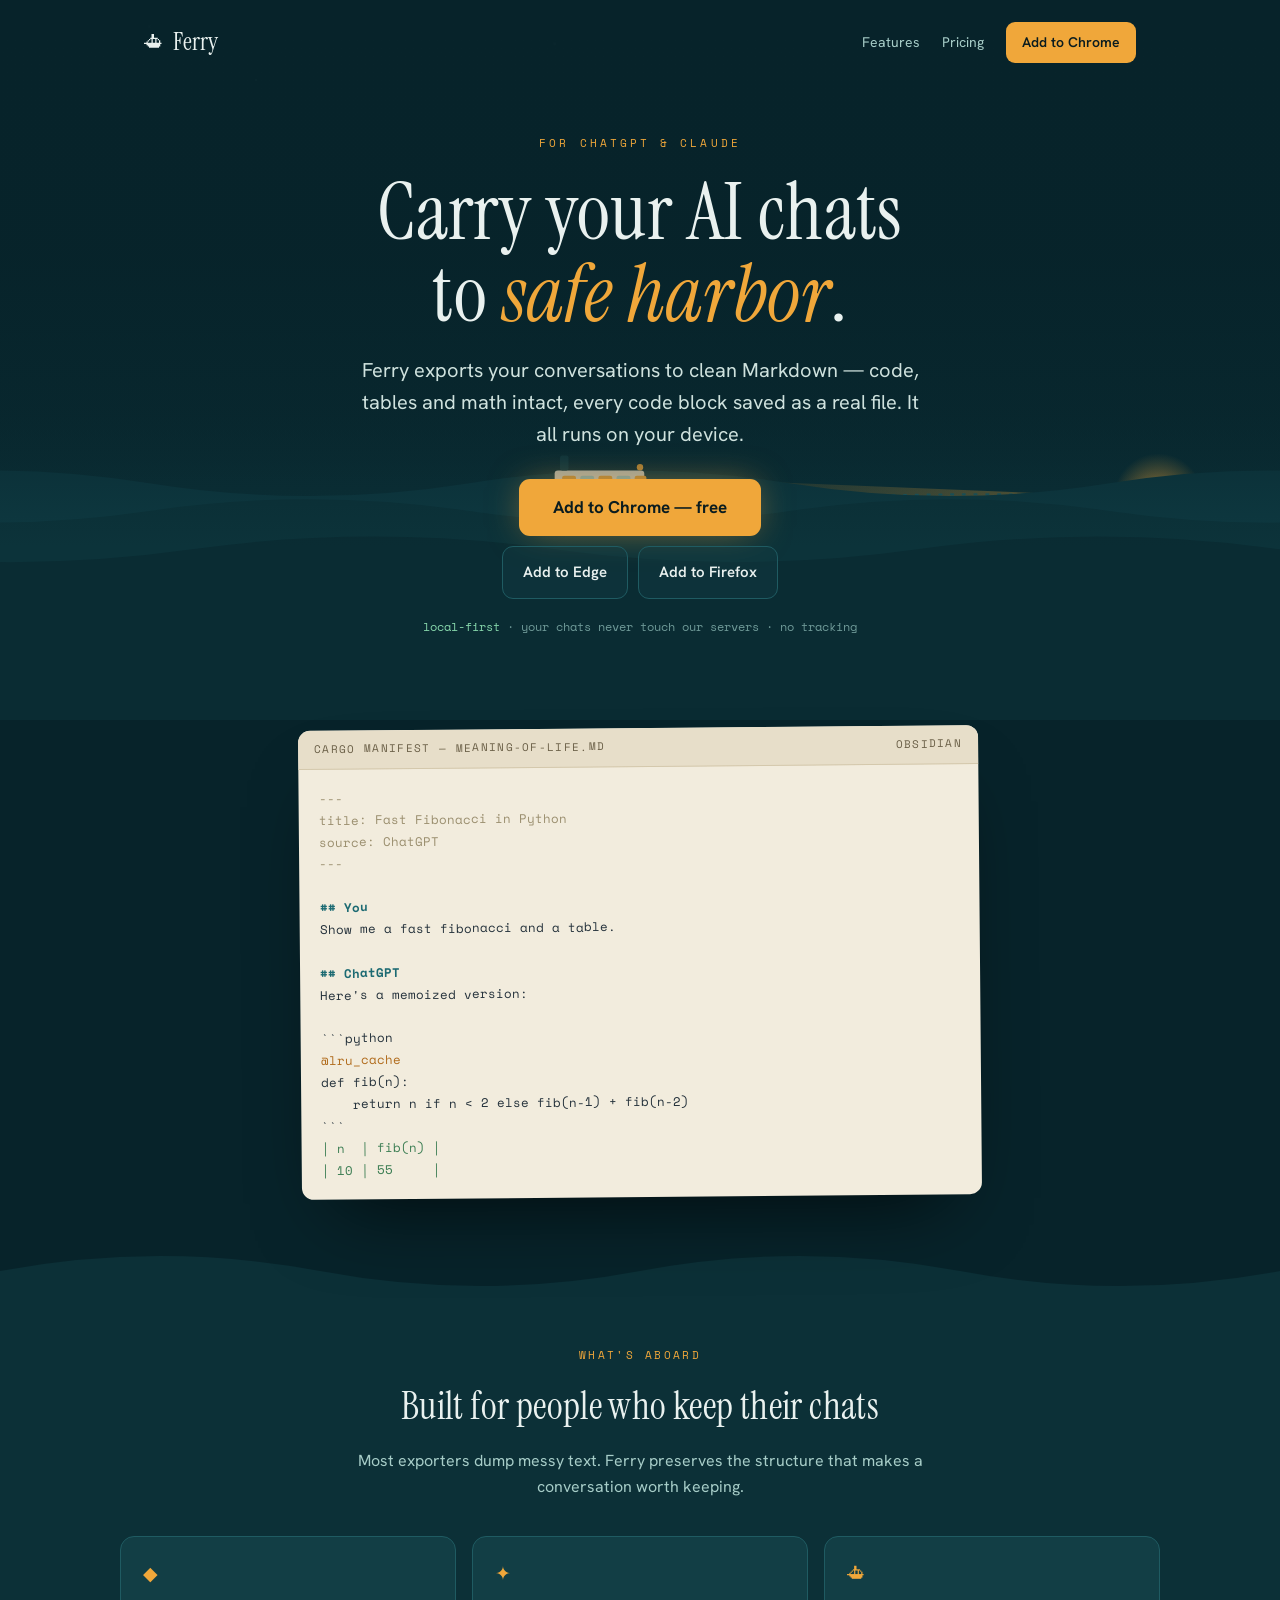
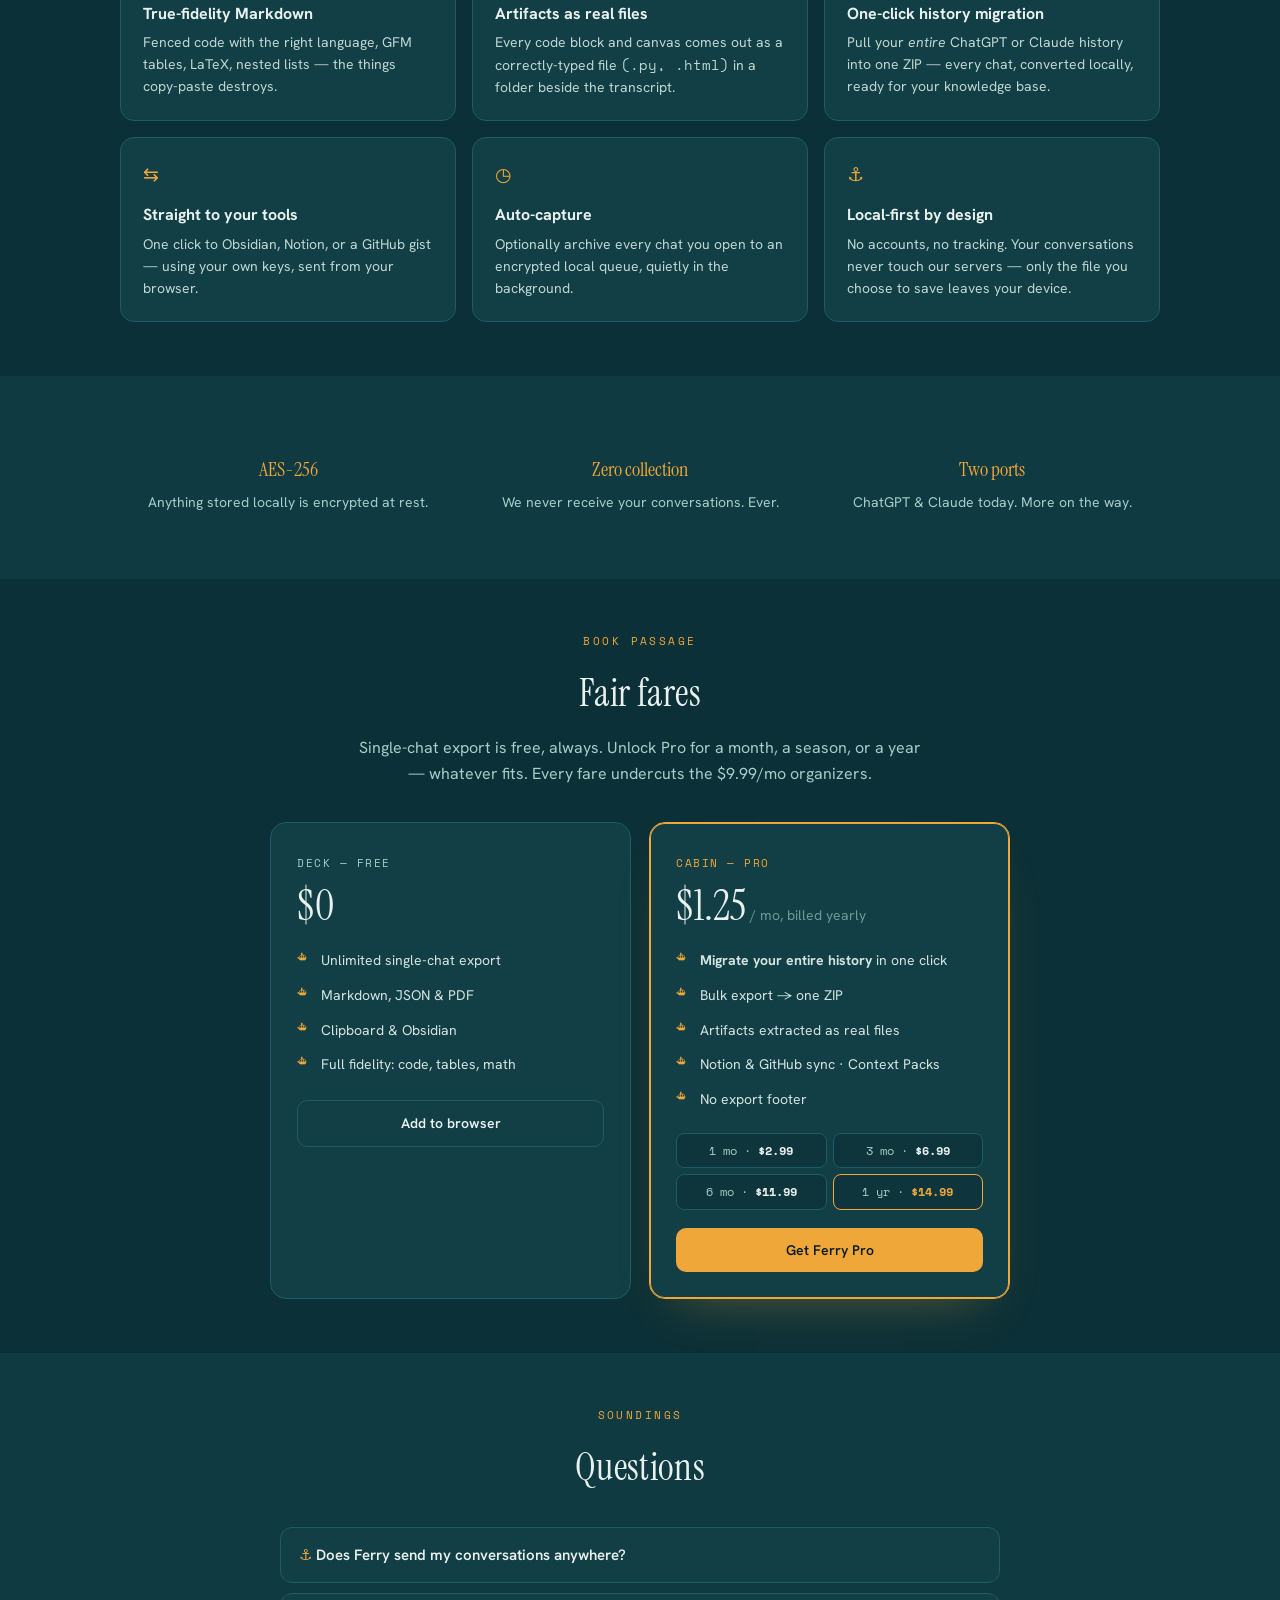
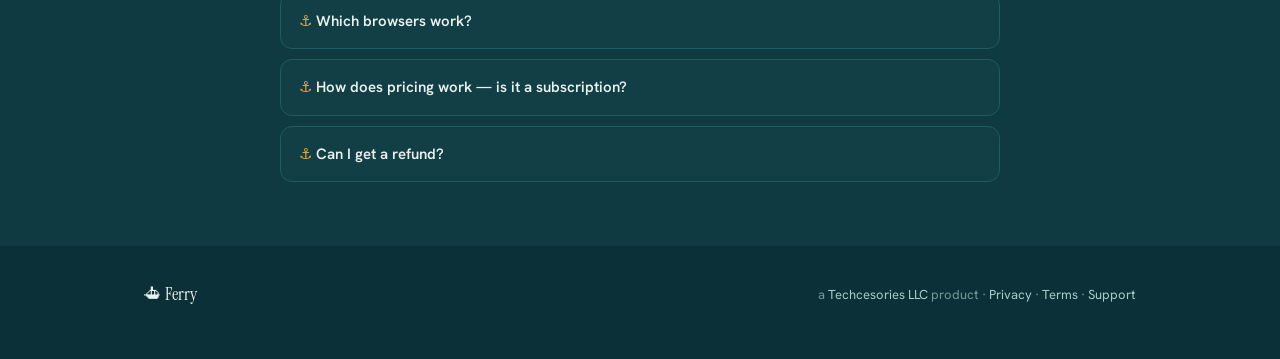
==== index.html @ ab5e30da "Add files via upload" ====
<!doctype html>
<html lang="en">
<head>
<meta charset="utf-8" />
<meta name="viewport" content="width=device-width, initial-scale=1" />
<title>Ferry — Export ChatGPT & Claude to Markdown, Obsidian & Notion</title>
<meta name="description" content="Carry your AI chats into your knowledge base. Clean Markdown with code, tables and artifacts as real files. Local-first. ChatGPT + Claude." />
<link rel="preconnect" href="https://fonts.googleapis.com">
<link rel="preconnect" href="https://fonts.gstatic.com" crossorigin>
<link href="https://fonts.googleapis.com/css2?family=Instrument+Serif:ital@0;1&family=Hanken+Grotesk:wght@400;500;600;700&family=Space+Mono:wght@400;700&display=swap" rel="stylesheet">
<style>
  :root{
    --abyss:#07232a;--deep:#0c3037;--sea:#0f3a42;--hull:#123e45;--hull-2:#0e353c;
    --chart:#1f5b62;--foam:#a7cdc8;--foam-dim:#6f9a98;
    --beacon:#f0a73a;--beacon-2:#d98e2a;--paper:#f2ecdd;--ink:#0a1c1f;--ok:#86d6ab;
    --disp:"Instrument Serif",Georgia,serif;
    --body:"Hanken Grotesk",system-ui,-apple-system,sans-serif;
    --mono:"Space Mono",ui-monospace,Menlo,monospace;
  }
  *{box-sizing:border-box}
  html{scroll-behavior:smooth}
  body{margin:0;background:var(--abyss);color:#e9f1ef;font-family:var(--body);line-height:1.62;
    font-size:16px;-webkit-font-smoothing:antialiased}
  a{color:var(--beacon);text-decoration:none}
  .wrap{max-width:1040px;margin:0 auto;padding:0 24px}
  .mono{font-family:var(--mono)}

  /* nav */
  .nav{display:flex;align-items:center;justify-content:space-between;padding:22px 0;position:relative;z-index:5}
  .brand{display:flex;align-items:center;gap:9px;font-family:var(--disp);font-size:25px;letter-spacing:.01em}
  .brand .b-mark{font-size:20px;filter:saturate(.9)}
  .nav .links{display:flex;gap:22px;align-items:center}
  .nav .links a{color:var(--foam);font-size:14px}
  .nav .links a.btn{color:var(--ink);background:var(--beacon);padding:9px 16px;border-radius:9px;font-weight:600}

  /* hero */
  .hero{position:relative;overflow:hidden;min-height:720px}
  .seascape{position:absolute;inset:0;width:100%;height:100%;z-index:0}
  .hero-scrim{position:absolute;inset:0;z-index:1;pointer-events:none;
    background:linear-gradient(180deg,var(--abyss) 0%,rgba(7,35,42,.94) 34%,rgba(7,35,42,.55) 58%,rgba(7,35,42,0) 76%)}
  .hero-inner{position:relative;z-index:2;padding:50px 0 0;text-align:center}
  .eyebrow{font-family:var(--mono);text-transform:uppercase;letter-spacing:.28em;font-size:11px;
    color:var(--beacon);margin:0 0 20px}
  h1{font-family:var(--disp);font-weight:400;font-size:clamp(40px,7.4vw,80px);line-height:1.02;
    letter-spacing:.005em;margin:0 0 18px}
  h1 .i{font-style:italic;color:var(--beacon)}
  .sub{font-size:clamp(16px,2.3vw,20px);color:#cfe2de;max-width:560px;margin:0 auto 28px}
  .cta-row{display:flex;gap:12px;justify-content:center;flex-wrap:wrap}
  .cta-alt{display:flex;gap:10px;justify-content:center;flex-wrap:wrap;margin-top:10px}
  .cta-row .btn-primary{font-size:17px;padding:15px 34px}
  .btn-primary{display:inline-flex;align-items:center;gap:9px;background:var(--beacon);color:var(--ink);
    font-weight:700;font-size:15px;padding:13px 22px;border-radius:11px;
    box-shadow:0 0 36px -8px rgba(240,167,58,.6);transition:transform .08s,box-shadow .3s}
  .btn-primary:hover{box-shadow:0 0 46px -6px rgba(240,167,58,.75)}
  .btn-primary:active{transform:translateY(1px)}
  .btn-ghost{display:inline-flex;align-items:center;gap:8px;color:#e9f1ef;border:1px solid var(--chart);
    padding:13px 20px;border-radius:11px;font-weight:600;font-size:15px;background:rgba(18,62,69,.4)}
  .btn-ghost:hover{border-color:var(--beacon)}
  .hero-foot{margin-top:18px;font-family:var(--mono);font-size:12px;color:var(--foam-dim)}
  .hero-foot b{color:var(--ok);font-weight:400}

  /* seascape animation */
  @keyframes drift1{from{transform:translateX(0)}to{transform:translateX(-120px)}}
  @keyframes drift2{from{transform:translateX(0)}to{transform:translateX(120px)}}
  @keyframes bob{0%,100%{transform:translateY(0) rotate(-.6deg)}50%{transform:translateY(7px) rotate(.6deg)}}
  @keyframes pulse{0%,100%{opacity:.32}50%{opacity:.7}}
  @keyframes twinkle{0%,100%{opacity:.25}50%{opacity:.9}}
  .wave-a{animation:drift1 14s linear infinite alternate}
  .wave-b{animation:drift2 20s linear infinite alternate}
  .ferry{animation:bob 6s ease-in-out infinite;transform-origin:560px 510px}
  .beam{animation:pulse 4.5s ease-in-out infinite;transform-origin:right}
  .star{animation:twinkle 5s ease-in-out infinite}

  /* manifest demo */
  .manifest-band{padding:8px 0 50px;position:relative;z-index:2}
  .manifest{max-width:680px;margin:0 auto;background:var(--paper);color:#23303a;border-radius:12px;
    box-shadow:0 40px 80px -36px rgba(0,0,0,.7);overflow:hidden;transform:rotate(-.5deg)}
  .manifest .head{display:flex;justify-content:space-between;align-items:center;padding:10px 16px;
    background:#e7dec9;border-bottom:1px solid #d4c8ac;font-family:var(--mono);font-size:11px;
    text-transform:uppercase;letter-spacing:.12em;color:#6b6048}
  .manifest .body{padding:18px 20px;font-family:var(--mono);font-size:12.5px;line-height:1.75;white-space:pre-wrap}
  .manifest .fm{color:#9a8e6e}.manifest .h{color:#1c6a72;font-weight:700}
  .manifest .kw{color:#b06a1a}.manifest .st{color:#3b7d52}

  /* wave divider */
  .divider{display:block;width:100%;height:46px}
  .divider path{fill:var(--deep)}

  /* sections */
  section{position:relative}
  .band{background:var(--deep)}
  .band-2{background:var(--sea)}
  .sec-pad{padding:54px 0}
  .kicker{font-family:var(--mono);font-size:11px;letter-spacing:.22em;text-transform:uppercase;
    color:var(--beacon);text-align:center;margin:0 0 12px}
  h2{font-family:var(--disp);font-weight:400;font-size:clamp(26px,4vw,38px);text-align:center;margin:0 0 10px;letter-spacing:.01em}
  .lede{text-align:center;color:var(--foam);max-width:580px;margin:0 auto 36px}

  .grid{display:grid;grid-template-columns:repeat(3,1fr);gap:16px}
  .card{background:var(--hull);border:1px solid var(--chart);border-radius:14px;padding:22px;transition:transform .15s,border-color .15s}
  .card:hover{transform:translateY(-3px);border-color:var(--beacon)}
  .card .ic{font-size:19px;color:var(--beacon)}
  .card h3{font-family:var(--body);font-weight:700;margin:11px 0 6px;font-size:16px}
  .card p{margin:0;color:#bfd6d2;font-size:14px;line-height:1.55}
  .card .ic-m{font-family:var(--mono)}

  /* pricing as berths/tickets */
  .berths{display:grid;grid-template-columns:1fr 1fr;gap:18px;max-width:740px;margin:0 auto}
  .berth{background:var(--hull);border:1px solid var(--chart);border-radius:16px;padding:26px;position:relative}
  .berth.pro{border-color:var(--beacon);box-shadow:0 0 0 1px var(--beacon) inset, 0 24px 50px -30px rgba(240,167,58,.4)}
  .berth .tag{font-family:var(--mono);text-transform:uppercase;letter-spacing:.14em;font-size:11px;color:var(--foam)}
  .berth.pro .tag{color:var(--beacon)}
  .amt{font-family:var(--disp);font-size:42px;line-height:1;margin:10px 0 2px}
  .amt small{font-family:var(--body);font-size:14px;color:var(--foam-dim)}
  .berth ul{list-style:none;margin:16px 0 0;padding:0}
  .berth li{padding:6px 0 6px 24px;position:relative;font-size:14px;color:#d3e4e0}
  .berth li::before{content:"⛴";position:absolute;left:0;color:var(--beacon);font-size:11px}
  .berth .alt{margin-top:14px;font-family:var(--mono);font-size:12px;color:var(--foam-dim)}
  .berth .pick{display:block;text-align:center;margin-top:18px;padding:11px;border-radius:10px;font-weight:600;font-size:14px}
  .berth.free .pick{border:1px solid var(--chart);color:#e9f1ef}
  .berth.pro .pick{background:var(--beacon);color:var(--ink)}
  .fare-grid{display:grid;grid-template-columns:1fr 1fr;gap:6px;margin-top:16px;font-family:var(--mono);font-size:12px;color:var(--foam)}
  .fare-grid span{background:var(--hull-2,#0e353c);border:1px solid var(--chart);border-radius:8px;padding:7px 9px;text-align:center}
  .fare-grid b{color:#eaf2f0}
  .fare-grid .hl{border-color:var(--beacon)}
  .fare-grid .hl b{color:var(--beacon)}

  /* trust */
  .trust .grid{grid-template-columns:repeat(3,1fr)}
  .trust .card{background:transparent;border:0;text-align:center;padding:12px}
  .trust .card:hover{transform:none}
  .trust h3{color:var(--beacon);font-family:var(--disp);font-weight:400;font-size:20px}

  /* faq */
  details{background:var(--hull);border:1px solid var(--chart);border-radius:12px;padding:15px 18px;margin-bottom:10px}
  summary{cursor:pointer;font-weight:600;font-size:15px;list-style:none}
  summary::-webkit-details-marker{display:none}
  summary::before{content:"⚓ ";color:var(--beacon)}
  details p{color:#bfd6d2;font-size:14px;margin:10px 0 0}

  footer{padding:34px 0 50px;color:var(--foam-dim);font-size:13px}
  footer .row{display:flex;justify-content:space-between;flex-wrap:wrap;gap:10px;align-items:center}
  footer a{color:var(--foam)}
  footer .brand{font-size:18px;color:#e9f1ef}

  @media(max-width:720px){.grid,.berths,.trust .grid{grid-template-columns:1fr}.hero{min-height:560px}}
  @media(prefers-reduced-motion:reduce){.wave-a,.wave-b,.ferry,.beam,.star{animation:none}}
</style>
</head>
<body>

<section class="hero">
  <svg class="seascape" viewBox="0 0 1200 720" preserveAspectRatio="xMidYMax slice" aria-hidden="true">
    <defs>
      <linearGradient id="sky" x1="0" y1="0" x2="0" y2="1">
        <stop offset="0" stop-color="#072329"/><stop offset=".62" stop-color="#0a2c33"/>
        <stop offset="1" stop-color="#0e3a42"/>
      </linearGradient>
      <linearGradient id="beam" x1="1" y1="0" x2="0" y2="0">
        <stop offset="0" stop-color="#f0a73a" stop-opacity=".5"/>
        <stop offset="1" stop-color="#f0a73a" stop-opacity="0"/>
      </linearGradient>
      <radialGradient id="glow"><stop offset="0" stop-color="#f0a73a" stop-opacity=".9"/><stop offset="1" stop-color="#f0a73a" stop-opacity="0"/></radialGradient>
    </defs>
    <rect width="1200" height="720" fill="url(#sky)"/>
    <!-- stars (top) -->
    <g fill="#cfe2de">
      <circle class="star" cx="140" cy="70" r="1.3" style="animation-delay:.2s"/>
      <circle class="star" cx="320" cy="48" r="1" style="animation-delay:1.1s"/>
      <circle class="star" cx="520" cy="86" r="1.4" style="animation-delay:.6s"/>
      <circle class="star" cx="760" cy="56" r="1" style="animation-delay:1.8s"/>
      <circle class="star" cx="980" cy="92" r="1.3" style="animation-delay:.9s"/>
      <circle class="star" cx="1080" cy="44" r="1" style="animation-delay:1.4s"/>
      <circle class="star" cx="240" cy="120" r="1" style="animation-delay:2.1s"/>
      <circle class="star" cx="640" cy="38" r="1.1" style="animation-delay:.4s"/>
    </g>
    <!-- beacon on a rock, lower right -->
    <g>
      <polygon class="beam" points="1086,512 600,492 600,556" fill="url(#beam)"/>
      <circle cx="1086" cy="512" r="42" fill="url(#glow)"/>
      <path d="M1052 556 q34 -16 68 0 v60 h-68 z" fill="#0a2227"/>
      <rect x="1077" y="512" width="18" height="48" rx="3" fill="#0a2227"/>
      <rect x="1073" y="502" width="26" height="12" rx="3" fill="#123e45"/>
      <circle cx="1086" cy="508" r="4.5" fill="#f0a73a"/>
    </g>
    <!-- route line ferry → beacon -->
    <path d="M606 524 C770 506, 940 506, 1076 512" fill="none" stroke="#1f5b62" stroke-width="2" stroke-dasharray="2 9" stroke-linecap="round"/>
    <!-- sea layers (bottom band) -->
    <g class="wave-b"><path d="M-160 498 q150 -24 300 0 t300 0 t300 0 t300 0 t300 0 v260 h-1800 z" fill="#0e3941"/></g>
    <g class="wave-a"><path d="M-160 524 q150 22 300 0 t300 0 t300 0 t300 0 t300 0 v260 h-1800 z" fill="#0c333a"/></g>
    <!-- ferry carrying cargo -->
    <g class="ferry">
      <ellipse cx="558" cy="540" rx="66" ry="6" fill="#f0a73a" opacity=".10"/>
      <path d="M502 506 h120 l-14 26 h-92 z" fill="#f2ecdd"/>
      <rect x="520" y="486" width="84" height="20" rx="3" fill="#e7dec9"/>
      <rect x="527" y="491" width="13" height="13" rx="2" fill="#f0a73a"/>
      <rect x="544" y="491" width="13" height="13" rx="2" fill="#a7cdc8"/>
      <rect x="561" y="491" width="13" height="13" rx="2" fill="#f0a73a"/>
      <rect x="578" y="491" width="13" height="13" rx="2" fill="#a7cdc8"/>
      <rect x="595" y="491" width="11" height="13" rx="2" fill="#f0a73a"/>
      <rect x="525" y="472" width="8" height="14" rx="2" fill="#123e45"/>
      <circle cx="600" cy="483" r="3" fill="#f0a73a"/>
    </g>
    <g class="wave-a" style="animation-duration:18s"><path d="M-160 560 q170 24 340 0 t340 0 t340 0 t340 0 t340 0 v220 h-2040 z" fill="#0a2c33"/></g>
  </svg>
  <div class="hero-scrim"></div>

  <div class="wrap">
    <nav class="nav">
      <span class="brand"><span class="b-mark">⛴</span> Ferry</span>
      <span class="links">
        <a href="#features">Features</a>
        <a href="#pricing">Pricing</a>
        <a class="btn" href="#get">Add to Chrome</a>
      </span>
    </nav>

    <div class="hero-inner">
      <p class="eyebrow">For ChatGPT &amp; Claude</p>
      <h1>Carry your AI chats<br>to <span class="i">safe harbor</span>.</h1>
      <p class="sub">Ferry exports your conversations to clean Markdown — code, tables and math intact, every code block saved as a real file. It all runs on your device.</p>
      <!-- STORE LINKS: swap the placeholder IDs for the real listing URLs once each store approves. -->
      <div class="cta-row" id="get">
        <a class="btn-primary" href="https://chromewebstore.google.com/detail/CHROME_ID" data-store="chrome">Add to Chrome — free</a>
      </div>
      <div class="cta-alt">
        <a class="btn-ghost" href="https://microsoftedge.microsoft.com/addons/detail/EDGE_ID" data-store="edge">Add to Edge</a>
        <a class="btn-ghost" href="https://addons.mozilla.org/firefox/addon/" data-store="firefox">Add to Firefox</a>
      </div>
      <p class="hero-foot"><b>local-first</b> · your chats never touch our servers · no tracking</p>
    </div>
  </div>
</section>

<div class="manifest-band">
  <div class="wrap">
    <div class="manifest" role="img" aria-label="Example of an exported Markdown file">
      <div class="head"><span>cargo manifest — meaning-of-life.md</span><span>Obsidian</span></div>
      <div class="body"><span class="fm">---
title: Fast Fibonacci in Python
source: ChatGPT
---</span>

<span class="h">## You</span>
Show me a fast fibonacci and a table.

<span class="h">## ChatGPT</span>
Here's a memoized version:

```python
<span class="kw">@lru_cache</span>
def fib(n):
    return n if n &lt; 2 else fib(n-1) + fib(n-2)
```
<span class="st">│ n  │ fib(n) │
│ 10 │ 55     │</span></div>
    </div>
  </div>
</div>

<svg class="divider" viewBox="0 0 1200 46" preserveAspectRatio="none"><path d="M0 24 q150 -30 300 0 t300 0 t300 0 t300 0 v22 h-1200 z"/></svg>

<section class="band" id="features">
  <div class="wrap sec-pad">
    <p class="kicker">What's aboard</p>
    <h2>Built for people who keep their chats</h2>
    <p class="lede">Most exporters dump messy text. Ferry preserves the structure that makes a conversation worth keeping.</p>
    <div class="grid">
      <div class="card"><div class="ic">◆</div><h3>True-fidelity Markdown</h3><p>Fenced code with the right language, GFM tables, LaTeX, nested lists — the things copy-paste destroys.</p></div>
      <div class="card"><div class="ic">✦</div><h3>Artifacts as real files</h3><p>Every code block and canvas comes out as a correctly-typed file <span class="ic-m">(.py, .html)</span> in a folder beside the transcript.</p></div>
      <div class="card"><div class="ic">⛴</div><h3>One-click history migration</h3><p>Pull your <em>entire</em> ChatGPT or Claude history into one ZIP — every chat, converted locally, ready for your knowledge base.</p></div>
      <div class="card"><div class="ic">⇆</div><h3>Straight to your tools</h3><p>One click to Obsidian, Notion, or a GitHub gist — using your own keys, sent from your browser.</p></div>
      <div class="card"><div class="ic">◷</div><h3>Auto-capture</h3><p>Optionally archive every chat you open to an encrypted local queue, quietly in the background.</p></div>
      <div class="card"><div class="ic">⚓</div><h3>Local-first by design</h3><p>No accounts, no tracking. Your conversations never touch our servers — only the file you choose to save leaves your device.</p></div>
    </div>
  </div>
</section>

<section class="band-2 trust">
  <div class="wrap sec-pad">
    <div class="grid">
      <div class="card"><h3>AES-256</h3><p style="color:var(--foam)">Anything stored locally is encrypted at rest.</p></div>
      <div class="card"><h3>Zero collection</h3><p style="color:var(--foam)">We never receive your conversations. Ever.</p></div>
      <div class="card"><h3>Two ports</h3><p style="color:var(--foam)">ChatGPT &amp; Claude today. More on the way.</p></div>
    </div>
  </div>
</section>

<section class="band" id="pricing">
  <div class="wrap sec-pad">
    <p class="kicker">Book passage</p>
    <h2>Fair fares</h2>
    <p class="lede">Single-chat export is free, always. Unlock Pro for a month, a season, or a year — whatever fits. Every fare undercuts the $9.99/mo organizers.</p>
    <div class="berths">
      <div class="berth free">
        <span class="tag">Deck — Free</span>
        <div class="amt">$0</div>
        <ul>
          <li>Unlimited single-chat export</li>
          <li>Markdown, JSON &amp; PDF</li>
          <li>Clipboard &amp; Obsidian</li>
          <li>Full fidelity: code, tables, math</li>
        </ul>
        <a class="pick" href="#get">Add to browser</a>
      </div>
      <div class="berth pro">
        <span class="tag">Cabin — Pro</span>
        <div class="amt">$1.25<small> / mo, billed yearly</small></div>
        <ul>
          <li><b>Migrate your entire history</b> in one click</li>
          <li>Bulk export → one ZIP</li>
          <li>Artifacts extracted as real files</li>
          <li>Notion &amp; GitHub sync · Context Packs</li>
          <li>No export footer</li>
        </ul>
        <div class="fare-grid">
          <span>1 mo · <b>$2.99</b></span>
          <span>3 mo · <b>$6.99</b></span>
          <span>6 mo · <b>$11.99</b></span>
          <span class="hl">1 yr · <b>$14.99</b></span>
        </div>
        <a class="pick" href="#get">Get Ferry Pro</a>
      </div>
    </div>
  </div>
</section>

<section class="band-2">
  <div class="wrap sec-pad">
    <p class="kicker">Soundings</p>
    <h2>Questions</h2>
    <div style="max-width:720px;margin:28px auto 0">
      <details><summary>Does Ferry send my conversations anywhere?</summary><p>No. Ferry runs in your browser and we never receive your conversations. For Pro, a minimal licensing service sees only an anonymous ID to check your access status with Stripe — never chat content. The only time a conversation leaves your device is when <em>you</em> send one to Obsidian, Notion or GitHub with your own credentials.</p></details>
      <details><summary>Which browsers work?</summary><p>Chrome, Edge, Brave, Arc and Firefox — on Windows, macOS and Linux.</p></details>
      <details><summary>How does pricing work — is it a subscription?</summary><p>Your choice. The 1, 3 and 6-month fares are <b>prepaid</b> — they don't auto-renew; access simply ends unless you buy again. The annual fare auto-renews at the lowest rate and you can cancel anytime. Either way, anything you've already exported is yours and stays on your device.</p></details>
      <details><summary>Can I get a refund?</summary><p>Yes — 30 days, no questions asked. See <a href="/terms">Terms</a>.</p></details>
    </div>
  </div>
</section>

<footer class="band">
  <div class="wrap">
    <div class="row">
      <span class="brand">⛴ Ferry</span>
      <span>a <a href="https://techcesories.com">Techcesories LLC</a> product · <a href="/privacy">Privacy</a> · <a href="/terms">Terms</a> · <a href="mailto:support@techcesories.com">Support</a></span>
    </div>
  </div>
</footer>

</body>
</html>
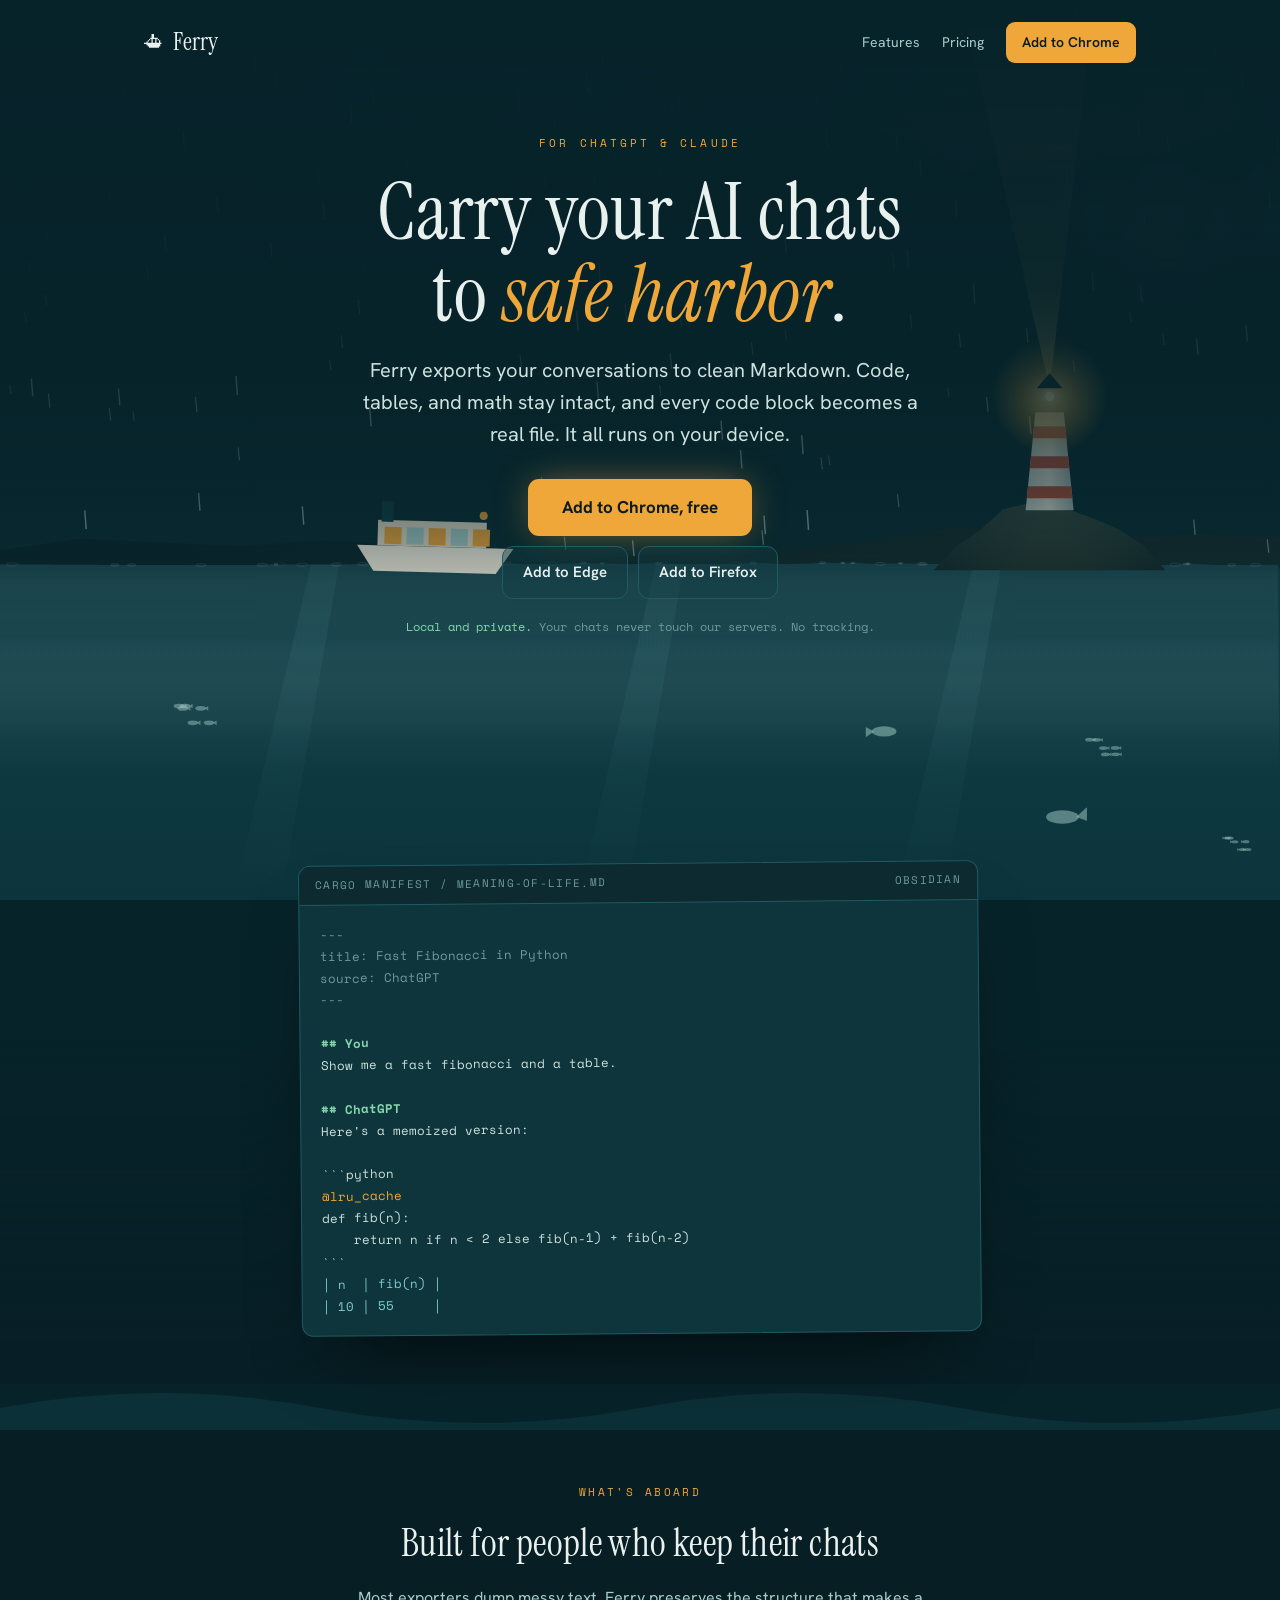
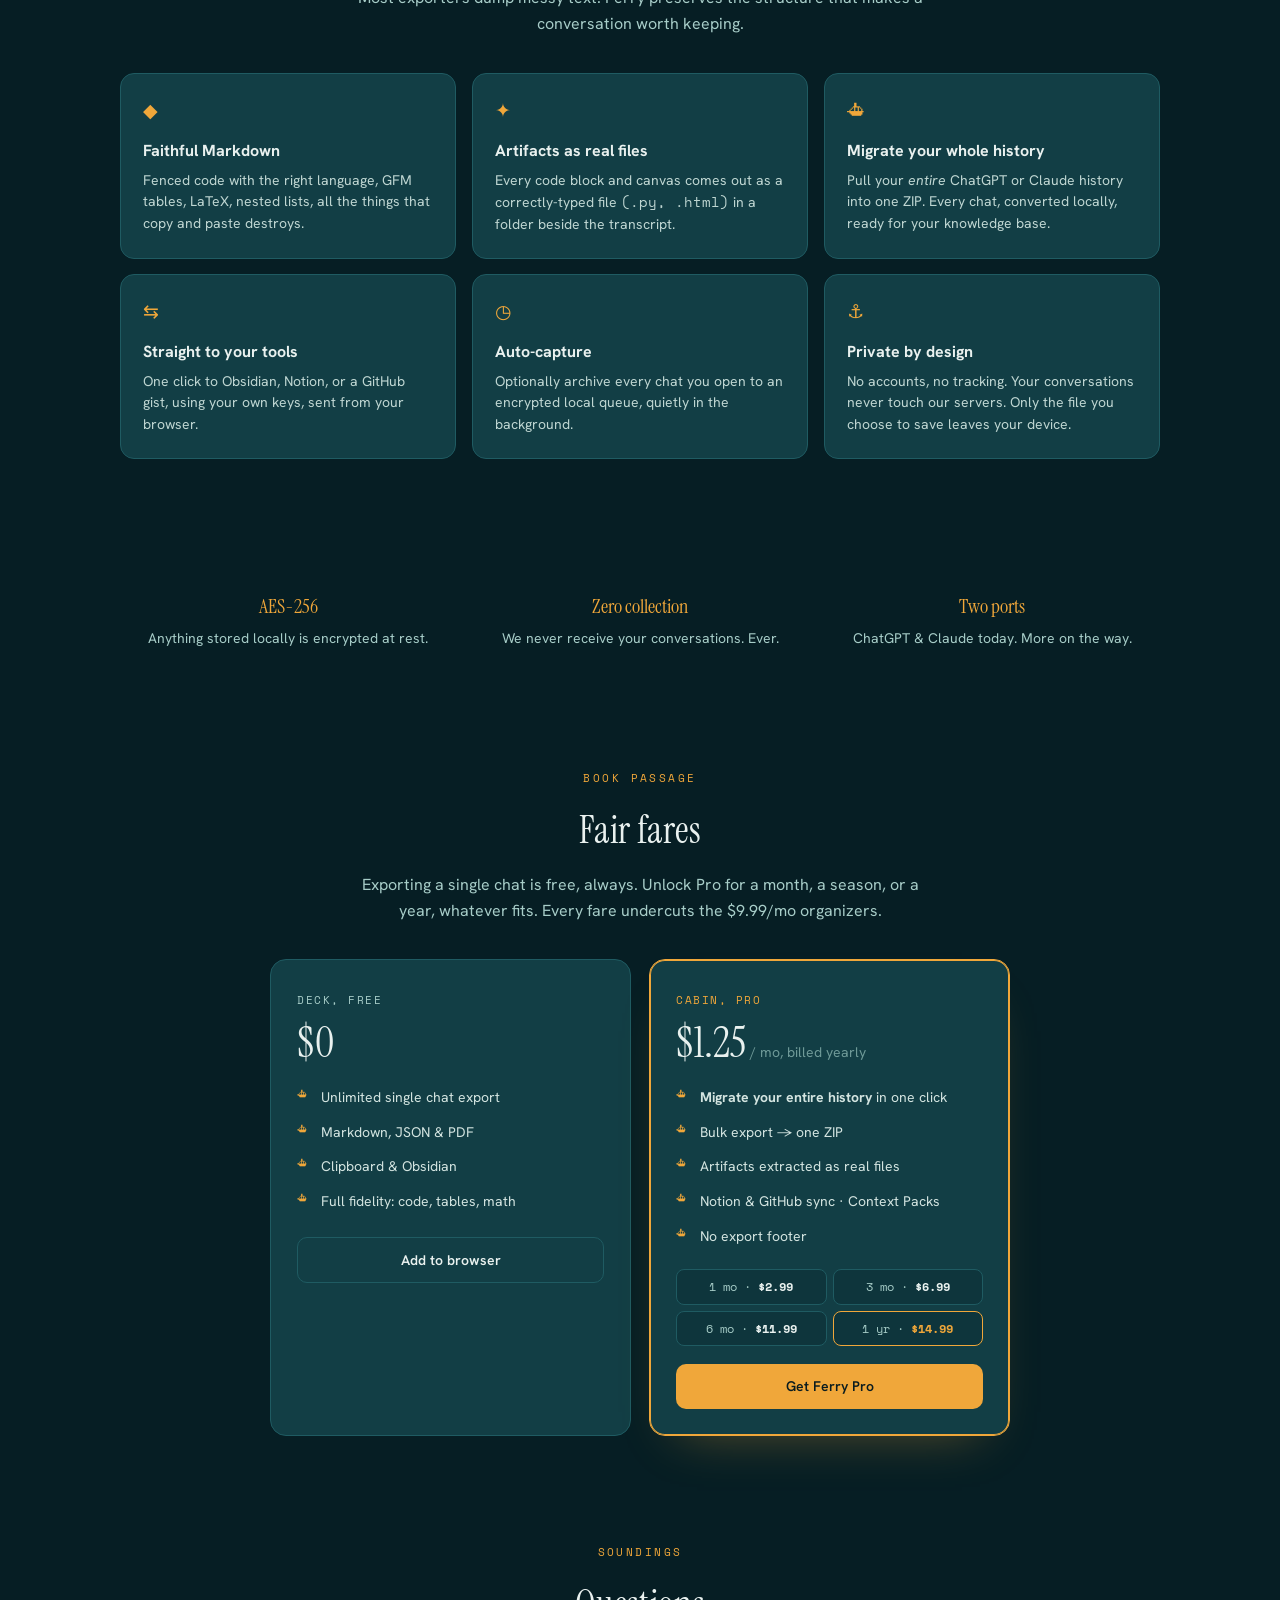
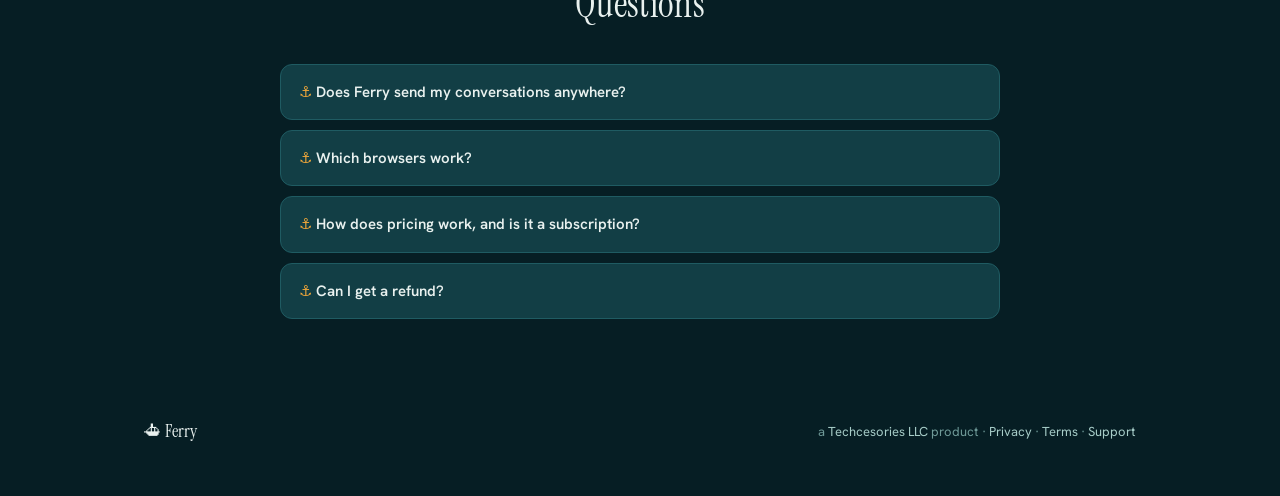
==== commit dec011e6: "updated site" ====
--- a/index.html
+++ b/index.html
@@ -3,7 +3,7 @@
 <head>
 <meta charset="utf-8" />
 <meta name="viewport" content="width=device-width, initial-scale=1" />
-<title>Ferry — Export ChatGPT & Claude to Markdown, Obsidian & Notion</title>
+<title>Ferry: Export ChatGPT & Claude to Markdown, Obsidian & Notion</title>
 <meta name="description" content="Carry your AI chats into your knowledge base. Clean Markdown with code, tables and artifacts as real files. Local-first. ChatGPT + Claude." />
 <link rel="preconnect" href="https://fonts.googleapis.com">
 <link rel="preconnect" href="https://fonts.gstatic.com" crossorigin>
@@ -34,11 +34,19 @@
   .nav .links a.btn{color:var(--ink);background:var(--beacon);padding:9px 16px;border-radius:9px;font-weight:600}
 
   /* hero */
-  .hero{position:relative;overflow:hidden;min-height:720px}
-  .seascape{position:absolute;inset:0;width:100%;height:100%;z-index:0}
+  .hero{position:relative;overflow:hidden;min-height:clamp(760px,95vh,900px)}
+  .seascape{position:fixed;inset:0;width:100vw;height:100vh;z-index:0;pointer-events:none}
+  /* cursor light: follows the pointer and brightens cards + text */
+  #cursorLight{position:fixed;inset:0;z-index:60;pointer-events:none;opacity:0;transition:opacity .35s ease;
+    mix-blend-mode:screen;
+    background:radial-gradient(circle 100px at var(--mx,-200px) var(--my,-200px),
+      rgba(245,228,180,.22),rgba(240,210,150,.08) 45%,rgba(240,210,150,0) 72%)}
+  /* lightning flash: brief page-wide brighten from the engine */
+  #stormFlash{position:fixed;inset:0;z-index:61;pointer-events:none;opacity:0;
+    mix-blend-mode:screen;background:rgba(150,185,210,.85)}
   .hero-scrim{position:absolute;inset:0;z-index:1;pointer-events:none;
     background:linear-gradient(180deg,var(--abyss) 0%,rgba(7,35,42,.94) 34%,rgba(7,35,42,.55) 58%,rgba(7,35,42,0) 76%)}
-  .hero-inner{position:relative;z-index:2;padding:50px 0 0;text-align:center}
+  .hero-inner{position:relative;z-index:2;padding:50px 0 200px;text-align:center}
   .eyebrow{font-family:var(--mono);text-transform:uppercase;letter-spacing:.28em;font-size:11px;
     color:var(--beacon);margin:0 0 20px}
   h1{font-family:var(--disp);font-weight:400;font-size:clamp(40px,7.4vw,80px);line-height:1.02;
@@ -72,24 +80,23 @@
   .star{animation:twinkle 5s ease-in-out infinite}
 
   /* manifest demo */
-  .manifest-band{padding:8px 0 50px;position:relative;z-index:2}
-  .manifest{max-width:680px;margin:0 auto;background:var(--paper);color:#23303a;border-radius:12px;
-    box-shadow:0 40px 80px -36px rgba(0,0,0,.7);overflow:hidden;transform:rotate(-.5deg)}
+  .manifest-band{padding:8px 0 50px;position:relative;z-index:1;background:linear-gradient(180deg,rgba(7,28,34,0) 0%,rgba(7,28,34,0) 35%,rgba(7,28,34,.66) 100%)}
+  .manifest{max-width:680px;margin:0 auto;background:var(--hull-2);color:#cfe2de;border-radius:12px;
+    box-shadow:0 40px 80px -36px rgba(0,0,0,.7);overflow:hidden;transform:rotate(-.5deg);border:1px solid var(--chart)}
   .manifest .head{display:flex;justify-content:space-between;align-items:center;padding:10px 16px;
-    background:#e7dec9;border-bottom:1px solid #d4c8ac;font-family:var(--mono);font-size:11px;
-    text-transform:uppercase;letter-spacing:.12em;color:#6b6048}
+    background:#0c2a30;border-bottom:1px solid var(--chart);font-family:var(--mono);font-size:11px;
+    text-transform:uppercase;letter-spacing:.12em;color:var(--foam-dim)}
   .manifest .body{padding:18px 20px;font-family:var(--mono);font-size:12.5px;line-height:1.75;white-space:pre-wrap}
-  .manifest .fm{color:#9a8e6e}.manifest .h{color:#1c6a72;font-weight:700}
-  .manifest .kw{color:#b06a1a}.manifest .st{color:#3b7d52}
+  .manifest .fm{color:#6f9a98}.manifest .h{color:var(--ok);font-weight:700}
+  .manifest .kw{color:var(--beacon)}.manifest .st{color:#7fcad0}
 
   /* wave divider */
   .divider{display:block;width:100%;height:46px}
   .divider path{fill:var(--deep)}
 
-  /* sections */
-  section{position:relative}
-  .band{background:var(--deep)}
-  .band-2{background:var(--sea)}
+  /* sections: one consistent translucent tint, no blur */
+  section{position:relative;z-index:1}
+  .band,.band-2{background:rgba(7,28,34,.66)}
   .sec-pad{padding:54px 0}
   .kicker{font-family:var(--mono);font-size:11px;letter-spacing:.22em;text-transform:uppercase;
     color:var(--beacon);text-align:center;margin:0 0 12px}
@@ -97,8 +104,8 @@
   .lede{text-align:center;color:var(--foam);max-width:580px;margin:0 auto 36px}
 
   .grid{display:grid;grid-template-columns:repeat(3,1fr);gap:16px}
-  .card{background:var(--hull);border:1px solid var(--chart);border-radius:14px;padding:22px;transition:transform .15s,border-color .15s}
-  .card:hover{transform:translateY(-3px);border-color:var(--beacon)}
+  .card{background:var(--hull);border:1px solid var(--chart);border-radius:14px;padding:22px;transition:border-color .15s,box-shadow .15s}
+  .card:hover{border-color:var(--beacon);box-shadow:0 12px 32px -14px rgba(240,167,58,.3)}
   .card .ic{font-size:19px;color:var(--beacon)}
   .card h3{font-family:var(--body);font-weight:700;margin:11px 0 6px;font-size:16px}
   .card p{margin:0;color:#bfd6d2;font-size:14px;line-height:1.55}
@@ -129,6 +136,16 @@
   .trust .grid{grid-template-columns:repeat(3,1fr)}
   .trust .card{background:transparent;border:0;text-align:center;padding:12px}
   .trust .card:hover{transform:none}
+  /* all cards drift gently and rest at a slight, varied tilt */
+  @keyframes floaty{0%,100%{transform:translateY(0) rotate(var(--tilt,0deg))}50%{transform:translateY(-6px) rotate(var(--tilt,0deg))}}
+  .card,.berth{--tilt:0deg;animation:floaty 6.4s ease-in-out infinite;will-change:transform}
+  .card:nth-child(1),.berth:nth-child(1){--tilt:-1.4deg}
+  .card:nth-child(2),.berth:nth-child(2){--tilt:1.1deg;animation-delay:-2.1s;animation-duration:7s}
+  .card:nth-child(3){--tilt:-0.7deg;animation-delay:-3.4s;animation-duration:6s}
+  .card:nth-child(4){--tilt:1.6deg;animation-delay:-1.2s;animation-duration:7.4s}
+  .card:nth-child(5){--tilt:-1.1deg;animation-delay:-2.7s;animation-duration:6.6s}
+  .card:nth-child(6){--tilt:0.9deg;animation-delay:-1.8s;animation-duration:6.9s}
+  @media(prefers-reduced-motion:reduce){.card,.berth{animation:none;transform:rotate(var(--tilt,0deg))}}
   .trust h3{color:var(--beacon);font-family:var(--disp);font-weight:400;font-size:20px}
 
   /* faq */
@@ -145,64 +162,34 @@
 
   @media(max-width:720px){.grid,.berths,.trust .grid{grid-template-columns:1fr}.hero{min-height:560px}}
   @media(prefers-reduced-motion:reduce){.wave-a,.wave-b,.ferry,.beam,.star{animation:none}}
+  /* ---------- mobile / touch ---------- */
+  html,body{overflow-x:hidden;max-width:100%}
+  @media (pointer:coarse){#cursorLight,#stormFlash{display:none!important}}
+  @media (max-width:640px){
+    .nav{font-size:13px;gap:10px;flex-wrap:wrap}
+    .hero{min-height:auto}
+    .hero-inner{padding:30px 0 70px}
+    h1{font-size:clamp(40px,13vw,62px);line-height:1.05}
+    .sub{font-size:15px;line-height:1.55}
+    .cta-row .btn-primary{width:100%;max-width:330px;font-size:15px;padding:14px 20px}
+    .cta-alt{flex-direction:column;align-items:center;gap:8px}
+    .cta-alt .btn-ghost{width:100%;max-width:330px;text-align:center}
+    h2{font-size:30px}
+    .sec-pad{padding:46px 0}
+    .grid,.berths,.trust .grid{grid-template-columns:1fr;gap:14px}
+    .manifest{max-width:100%;transform:none}
+    .fare-grid{grid-template-columns:1fr 1fr}
+    /* gentler, slower card drift on small screens */
+    .card,.berth{animation-duration:9s}
+  }
 </style>
 </head>
 <body>
+  <canvas class="seascape" id="seaCanvas" aria-hidden="true"></canvas>
+  <div id="cursorLight" aria-hidden="true"></div>
+  <div id="stormFlash" aria-hidden="true"></div>
 
 <section class="hero">
-  <svg class="seascape" viewBox="0 0 1200 720" preserveAspectRatio="xMidYMax slice" aria-hidden="true">
-    <defs>
-      <linearGradient id="sky" x1="0" y1="0" x2="0" y2="1">
-        <stop offset="0" stop-color="#072329"/><stop offset=".62" stop-color="#0a2c33"/>
-        <stop offset="1" stop-color="#0e3a42"/>
-      </linearGradient>
-      <linearGradient id="beam" x1="1" y1="0" x2="0" y2="0">
-        <stop offset="0" stop-color="#f0a73a" stop-opacity=".5"/>
-        <stop offset="1" stop-color="#f0a73a" stop-opacity="0"/>
-      </linearGradient>
-      <radialGradient id="glow"><stop offset="0" stop-color="#f0a73a" stop-opacity=".9"/><stop offset="1" stop-color="#f0a73a" stop-opacity="0"/></radialGradient>
-    </defs>
-    <rect width="1200" height="720" fill="url(#sky)"/>
-    <!-- stars (top) -->
-    <g fill="#cfe2de">
-      <circle class="star" cx="140" cy="70" r="1.3" style="animation-delay:.2s"/>
-      <circle class="star" cx="320" cy="48" r="1" style="animation-delay:1.1s"/>
-      <circle class="star" cx="520" cy="86" r="1.4" style="animation-delay:.6s"/>
-      <circle class="star" cx="760" cy="56" r="1" style="animation-delay:1.8s"/>
-      <circle class="star" cx="980" cy="92" r="1.3" style="animation-delay:.9s"/>
-      <circle class="star" cx="1080" cy="44" r="1" style="animation-delay:1.4s"/>
-      <circle class="star" cx="240" cy="120" r="1" style="animation-delay:2.1s"/>
-      <circle class="star" cx="640" cy="38" r="1.1" style="animation-delay:.4s"/>
-    </g>
-    <!-- beacon on a rock, lower right -->
-    <g>
-      <polygon class="beam" points="1086,512 600,492 600,556" fill="url(#beam)"/>
-      <circle cx="1086" cy="512" r="42" fill="url(#glow)"/>
-      <path d="M1052 556 q34 -16 68 0 v60 h-68 z" fill="#0a2227"/>
-      <rect x="1077" y="512" width="18" height="48" rx="3" fill="#0a2227"/>
-      <rect x="1073" y="502" width="26" height="12" rx="3" fill="#123e45"/>
-      <circle cx="1086" cy="508" r="4.5" fill="#f0a73a"/>
-    </g>
-    <!-- route line ferry → beacon -->
-    <path d="M606 524 C770 506, 940 506, 1076 512" fill="none" stroke="#1f5b62" stroke-width="2" stroke-dasharray="2 9" stroke-linecap="round"/>
-    <!-- sea layers (bottom band) -->
-    <g class="wave-b"><path d="M-160 498 q150 -24 300 0 t300 0 t300 0 t300 0 t300 0 v260 h-1800 z" fill="#0e3941"/></g>
-    <g class="wave-a"><path d="M-160 524 q150 22 300 0 t300 0 t300 0 t300 0 t300 0 v260 h-1800 z" fill="#0c333a"/></g>
-    <!-- ferry carrying cargo -->
-    <g class="ferry">
-      <ellipse cx="558" cy="540" rx="66" ry="6" fill="#f0a73a" opacity=".10"/>
-      <path d="M502 506 h120 l-14 26 h-92 z" fill="#f2ecdd"/>
-      <rect x="520" y="486" width="84" height="20" rx="3" fill="#e7dec9"/>
-      <rect x="527" y="491" width="13" height="13" rx="2" fill="#f0a73a"/>
-      <rect x="544" y="491" width="13" height="13" rx="2" fill="#a7cdc8"/>
-      <rect x="561" y="491" width="13" height="13" rx="2" fill="#f0a73a"/>
-      <rect x="578" y="491" width="13" height="13" rx="2" fill="#a7cdc8"/>
-      <rect x="595" y="491" width="11" height="13" rx="2" fill="#f0a73a"/>
-      <rect x="525" y="472" width="8" height="14" rx="2" fill="#123e45"/>
-      <circle cx="600" cy="483" r="3" fill="#f0a73a"/>
-    </g>
-    <g class="wave-a" style="animation-duration:18s"><path d="M-160 560 q170 24 340 0 t340 0 t340 0 t340 0 t340 0 v220 h-2040 z" fill="#0a2c33"/></g>
-  </svg>
   <div class="hero-scrim"></div>
 
   <div class="wrap">
@@ -218,16 +205,16 @@
     <div class="hero-inner">
       <p class="eyebrow">For ChatGPT &amp; Claude</p>
       <h1>Carry your AI chats<br>to <span class="i">safe harbor</span>.</h1>
-      <p class="sub">Ferry exports your conversations to clean Markdown — code, tables and math intact, every code block saved as a real file. It all runs on your device.</p>
+      <p class="sub">Ferry exports your conversations to clean Markdown. Code, tables, and math stay intact, and every code block becomes a real file. It all runs on your device.</p>
       <!-- STORE LINKS: swap the placeholder IDs for the real listing URLs once each store approves. -->
       <div class="cta-row" id="get">
-        <a class="btn-primary" href="https://chromewebstore.google.com/detail/CHROME_ID" data-store="chrome">Add to Chrome — free</a>
+        <a class="btn-primary" href="https://chromewebstore.google.com/detail/CHROME_ID" data-store="chrome">Add to Chrome, free</a>
       </div>
       <div class="cta-alt">
         <a class="btn-ghost" href="https://microsoftedge.microsoft.com/addons/detail/EDGE_ID" data-store="edge">Add to Edge</a>
         <a class="btn-ghost" href="https://addons.mozilla.org/firefox/addon/" data-store="firefox">Add to Firefox</a>
       </div>
-      <p class="hero-foot"><b>local-first</b> · your chats never touch our servers · no tracking</p>
+      <p class="hero-foot"><b>Local and private.</b> Your chats never touch our servers. No tracking.</p>
     </div>
   </div>
 </section>
@@ -235,7 +222,7 @@
 <div class="manifest-band">
   <div class="wrap">
     <div class="manifest" role="img" aria-label="Example of an exported Markdown file">
-      <div class="head"><span>cargo manifest — meaning-of-life.md</span><span>Obsidian</span></div>
+      <div class="head"><span>cargo manifest / meaning-of-life.md</span><span>Obsidian</span></div>
       <div class="body"><span class="fm">---
 title: Fast Fibonacci in Python
 source: ChatGPT
@@ -266,12 +253,12 @@
     <h2>Built for people who keep their chats</h2>
     <p class="lede">Most exporters dump messy text. Ferry preserves the structure that makes a conversation worth keeping.</p>
     <div class="grid">
-      <div class="card"><div class="ic">◆</div><h3>True-fidelity Markdown</h3><p>Fenced code with the right language, GFM tables, LaTeX, nested lists — the things copy-paste destroys.</p></div>
+      <div class="card"><div class="ic">◆</div><h3>Faithful Markdown</h3><p>Fenced code with the right language, GFM tables, LaTeX, nested lists, all the things that copy and paste destroys.</p></div>
       <div class="card"><div class="ic">✦</div><h3>Artifacts as real files</h3><p>Every code block and canvas comes out as a correctly-typed file <span class="ic-m">(.py, .html)</span> in a folder beside the transcript.</p></div>
-      <div class="card"><div class="ic">⛴</div><h3>One-click history migration</h3><p>Pull your <em>entire</em> ChatGPT or Claude history into one ZIP — every chat, converted locally, ready for your knowledge base.</p></div>
-      <div class="card"><div class="ic">⇆</div><h3>Straight to your tools</h3><p>One click to Obsidian, Notion, or a GitHub gist — using your own keys, sent from your browser.</p></div>
+      <div class="card"><div class="ic">⛴</div><h3>Migrate your whole history</h3><p>Pull your <em>entire</em> ChatGPT or Claude history into one ZIP. Every chat, converted locally, ready for your knowledge base.</p></div>
+      <div class="card"><div class="ic">⇆</div><h3>Straight to your tools</h3><p>One click to Obsidian, Notion, or a GitHub gist, using your own keys, sent from your browser.</p></div>
       <div class="card"><div class="ic">◷</div><h3>Auto-capture</h3><p>Optionally archive every chat you open to an encrypted local queue, quietly in the background.</p></div>
-      <div class="card"><div class="ic">⚓</div><h3>Local-first by design</h3><p>No accounts, no tracking. Your conversations never touch our servers — only the file you choose to save leaves your device.</p></div>
+      <div class="card"><div class="ic">⚓</div><h3>Private by design</h3><p>No accounts, no tracking. Your conversations never touch our servers. Only the file you choose to save leaves your device.</p></div>
     </div>
   </div>
 </section>
@@ -290,13 +277,13 @@
   <div class="wrap sec-pad">
     <p class="kicker">Book passage</p>
     <h2>Fair fares</h2>
-    <p class="lede">Single-chat export is free, always. Unlock Pro for a month, a season, or a year — whatever fits. Every fare undercuts the $9.99/mo organizers.</p>
+    <p class="lede">Exporting a single chat is free, always. Unlock Pro for a month, a season, or a year, whatever fits. Every fare undercuts the $9.99/mo organizers.</p>
     <div class="berths">
       <div class="berth free">
-        <span class="tag">Deck — Free</span>
+        <span class="tag">Deck, Free</span>
         <div class="amt">$0</div>
         <ul>
-          <li>Unlimited single-chat export</li>
+          <li>Unlimited single chat export</li>
           <li>Markdown, JSON &amp; PDF</li>
           <li>Clipboard &amp; Obsidian</li>
           <li>Full fidelity: code, tables, math</li>
@@ -304,7 +291,7 @@
         <a class="pick" href="#get">Add to browser</a>
       </div>
       <div class="berth pro">
-        <span class="tag">Cabin — Pro</span>
+        <span class="tag">Cabin, Pro</span>
         <div class="amt">$1.25<small> / mo, billed yearly</small></div>
         <ul>
           <li><b>Migrate your entire history</b> in one click</li>
@@ -330,10 +317,10 @@
     <p class="kicker">Soundings</p>
     <h2>Questions</h2>
     <div style="max-width:720px;margin:28px auto 0">
-      <details><summary>Does Ferry send my conversations anywhere?</summary><p>No. Ferry runs in your browser and we never receive your conversations. For Pro, a minimal licensing service sees only an anonymous ID to check your access status with Stripe — never chat content. The only time a conversation leaves your device is when <em>you</em> send one to Obsidian, Notion or GitHub with your own credentials.</p></details>
-      <details><summary>Which browsers work?</summary><p>Chrome, Edge, Brave, Arc and Firefox — on Windows, macOS and Linux.</p></details>
-      <details><summary>How does pricing work — is it a subscription?</summary><p>Your choice. The 1, 3 and 6-month fares are <b>prepaid</b> — they don't auto-renew; access simply ends unless you buy again. The annual fare auto-renews at the lowest rate and you can cancel anytime. Either way, anything you've already exported is yours and stays on your device.</p></details>
-      <details><summary>Can I get a refund?</summary><p>Yes — 30 days, no questions asked. See <a href="/terms">Terms</a>.</p></details>
+      <details><summary>Does Ferry send my conversations anywhere?</summary><p>No. Ferry runs in your browser and we never receive your conversations. For Pro, a minimal licensing service sees only an anonymous ID to check your access status with Stripe, never chat content. The only time a conversation leaves your device is when <em>you</em> send one to Obsidian, Notion or GitHub with your own credentials.</p></details>
+      <details><summary>Which browsers work?</summary><p>Chrome, Edge, Brave, Arc and Firefox. It works on Windows, macOS, and Linux.</p></details>
+      <details><summary>How does pricing work, and is it a subscription?</summary><p>Your choice. The 1, 3, and 6 month fares are <b>prepaid</b>, so they don't auto-renew. Access simply ends unless you buy again. The annual fare auto-renews at the lowest rate and you can cancel anytime. Either way, anything you've already exported is yours and stays on your device.</p></details>
+      <details><summary>Can I get a refund?</summary><p>Yes, 30 days, no questions asked. See <a href="/terms">Terms</a>.</p></details>
     </div>
   </div>
 </section>
@@ -347,5 +334,298 @@
   </div>
 </footer>
 
+<script>
+(function () {
+  'use strict';
+  var cv = document.getElementById('seaCanvas');
+  if (!cv) return;
+  var ctx = cv.getContext('2d');
+  var reduce = matchMedia('(prefers-reduced-motion: reduce)').matches;
+  var coarse = matchMedia('(pointer: coarse)').matches;
+  var mobile = coarse || Math.min(window.innerWidth, window.innerHeight) < 760;
+  var GLOW = mobile ? 0 : 1;
+  var cursorLight = document.getElementById('cursorLight');
+  var stormFlash = document.getElementById('stormFlash');
+
+  var C = {
+    sky0: '#061d23', sky1: '#0a2c33', beacon: '#f0a73a', foam: '#a7cdc8',
+    ok: '#86d6ab', cream: '#f2ecdd', land: '#09232a'
+  };
+  var WSTOPS = [[0, '#11414a'], [480, '#0b2f37'], [1100, '#072028'], [1900, '#03141a'], [3000, '#010a0e'], [4200, '#01070a']];
+  function hx(c) { return [parseInt(c.slice(1, 3), 16), parseInt(c.slice(3, 5), 16), parseInt(c.slice(5, 7), 16)]; }
+  function lerp(a, b, t) { return a + (b - a) * t; }
+  function mix(c1, c2, t) { var a = hx(c1), b = hx(c2); return 'rgb(' + (lerp(a[0], b[0], t) | 0) + ',' + (lerp(a[1], b[1], t) | 0) + ',' + (lerp(a[2], b[2], t) | 0) + ')'; }
+  function rand(a, b) { return a + Math.random() * (b - a); }
+  function clamp(x, a, b) { return x < a ? a : x > b ? b : x; }
+
+  var W = 0, H = 0, dpr = 1, t = 0, scroll = 0;
+  var surfaceY = 0, worldH = 0, floorY = 0;
+  var lx = 0, peakY = 0;
+  var N = 0, hf = null, vf = null;
+  var drops = [], splashes = [], creatures = [], clouds = [], stars = [], bolts = [], fog = [];
+  var island = [], wall = [], landmass = [], floorPts = [], rocks = [];
+  var mx = -9999, my = -9999, mActive = false, flash = 0, nextBolt = 3;
+
+  function depthAt(y) { return y - surfaceY; }
+  function waterColor(y) {
+    var d = depthAt(y); if (d < 0) return C.sky1;
+    for (var i = 0; i < WSTOPS.length - 1; i++) { if (d <= WSTOPS[i + 1][0]) { var f = (d - WSTOPS[i][0]) / (WSTOPS[i + 1][0] - WSTOPS[i][0]); return mix(WSTOPS[i][1], WSTOPS[i + 1][1], f); } }
+    return WSTOPS[WSTOPS.length - 1][1];
+  }
+
+  function resize() {
+    dpr = Math.min(mobile ? 1.5 : 2, window.devicePixelRatio || 1);
+    W = window.innerWidth; H = window.innerHeight;
+    cv.width = Math.floor(W * dpr); cv.height = Math.floor(H * dpr);
+    ctx.setTransform(dpr, 0, 0, dpr, 0, 0);
+    var hero = document.querySelector('.hero');
+    surfaceY = (hero ? hero.offsetHeight : H) * 0.66;
+    worldH = Math.max(document.documentElement.scrollHeight, H * 3);
+    floorY = worldH - 30;
+    lx = W * 0.82; peakY = surfaceY - 66;
+    buildScenery(); initField(); initRain(); initClouds(); initStars(); initFog(); initLife();
+  }
+
+  function buildScenery() {
+    var halfW = Math.max(116, W * 0.085);
+    // above-water rocky island (jagged), peak under the lighthouse
+    island = [{ x: lx - halfW, y: surfaceY + 6 }];
+    var steps = 10;
+    for (var i = 0; i <= steps; i++) { var tt = i / steps, x = lx - halfW + tt * halfW * 2; var rise = Math.pow(Math.sin(tt * Math.PI), 0.8) * (surfaceY - peakY); var jag = (Math.random() - 0.5) * 16 * Math.sin(tt * Math.PI); island.push({ x: x, y: surfaceY + 6 - rise + jag }); }
+    island.push({ x: lx + halfW, y: surfaceY + 6 });
+    // small foreground rocks to nestle the tower base
+    rocks = [{ x: lx - halfW * 0.5, y: peakY + 30, r: 26 }, { x: lx + halfW * 0.55, y: peakY + 26, r: 30 }, { x: lx - halfW * 0.15, y: peakY + 40, r: 20 }];
+    // underwater rock pillar beneath, tapering into murk
+    wall = [{ x: lx - halfW, y: surfaceY }, { x: lx + halfW, y: surfaceY }];
+    var wd = 1500;
+    for (var j = 1; j <= 6; j++) { var d = j / 6, tap = halfW * (1 - d * 0.7); wall.push({ x: lx + tap + Math.sin(j) * 12, y: surfaceY + d * wd }); }
+    for (var k = 6; k >= 1; k--) { var d2 = k / 6, tap2 = halfW * (1 - d2 * 0.7); wall.push({ x: lx - tap2 - Math.cos(k) * 12, y: surfaceY + d2 * wd }); }
+    // distant shore on the horizon (low, anchored to the waterline)
+    landmass = []; var segs = 16;
+    for (var m = 0; m <= segs; m++) { var mxp = (m / segs) * W; var hh = 14 + Math.sin(m * 0.6) * 10 + Math.sin(m * 1.7) * 6 + (m > segs * 0.6 ? 10 : 0); landmass.push({ x: mxp, y: surfaceY - hh }); }
+    // seafloor
+    floorPts = []; var fsegs = 12;
+    for (var n = 0; n <= fsegs; n++) { var fx = (n / fsegs) * W; var fh = 30 + Math.sin(n * 0.8) * 22 + Math.sin(n * 2.3) * 10; floorPts.push({ x: fx, y: floorY - fh }); }
+  }
+
+  function initField() { N = Math.max(64, Math.floor(W / 11)); hf = new Float32Array(N); vf = new Float32Array(N); }
+  function idxAt(x) { var i = Math.round(x / (W / (N - 1))); return i < 0 ? 0 : i > N - 1 ? N - 1 : i; }
+  function splash(x, p) { var i = idxAt(x); vf[i] -= p; if (i > 0) vf[i - 1] -= p * 0.5; if (i < N - 1) vf[i + 1] -= p * 0.5; splashes.push({ x: x, r: 1, a: 0.35 }); }
+  function stepField() { var k = 0.014, damp = 0.97, spread = 0.10, i; for (i = 0; i < N; i++) { vf[i] += -k * hf[i]; vf[i] *= damp; } for (i = 0; i < N; i++) { var l = i > 0 ? hf[i - 1] : hf[i], r = i < N - 1 ? hf[i + 1] : hf[i]; vf[i] += spread * ((l + r) * 0.5 - hf[i]); } for (i = 0; i < N; i++) hf[i] += vf[i]; }
+  function surfacePageY(x) { var swell = Math.sin(x * 0.006 + t * 0.28) * 0.5 + Math.sin(x * 0.013 - t * 0.4) * 0.28; var fx = x / (W / (N - 1)), i = Math.floor(fx); if (i < 0) i = 0; if (i > N - 2) i = N - 2; var f = fx - i, disp = hf[i] * (1 - f) + hf[i + 1] * f; return surfaceY + swell + disp; }
+
+  function initRain() { drops.length = 0; var n = reduce ? 0 : Math.min(mobile ? 90 : 360, Math.floor(W / (mobile ? 8 : 3.1))); for (var i = 0; i < n; i++) drops.push(mkDrop(true)); }
+  function mkDrop(any) { var z = Math.random(); return { x: rand(-60, W), y: any ? rand(-H, surfaceY) : rand(-90, -10), z: z, sp: 9 + z * 12 }; }
+  function initClouds() { clouds.length = 0; var n = reduce ? 3 : 6; for (var i = 0; i < n; i++) clouds.push({ x: rand(0, W), y: rand(18, surfaceY * 0.4), s: rand(1.1, 2.0), sp: rand(5, 13) }); }
+  function initStars() { stars.length = 0; for (var i = 0; i < 16; i++) stars.push({ x: rand(0, W), y: rand(0, surfaceY * 0.42), r: rand(0.5, 1.3), p: rand(0, 6.28) }); }
+  function initFog() { fog.length = 0; if (reduce) return; var sN = mobile ? 3 : 5; for (var i = 0; i < sN; i++) fog.push({ y: surfaceY + 16 + i * 36 + rand(-12, 12), ph: rand(0, 6.28), a: rand(0.05, 0.11), deep: false }); }
+
+  function initLife() {
+    creatures.length = 0; if (reduce) return; var floorD = floorY - surfaceY;
+    spawn(5, function () { return mk('school', rand(60, 660)); });
+    spawn(8, function () { return mk('mackerel', rand(60, 680)); });
+    spawn(7, function () { return mk('lantern', rand(620, 1500)); });
+    spawn(5, function () { return mk('hatchet', rand(700, 1500)); });
+    spawn(3, function () { return mk('squid', rand(650, 1500)); });
+    spawn(5, function () { return mk('jelly', rand(500, 1700), true); });
+    spawn(4, function () { return mk('angler', rand(1500, Math.max(1700, floorD - 200))); });
+    spawn(3, function () { return mk('viper', rand(1500, Math.max(1700, floorD - 200))); });
+    spawn(2, function () { return mk('gulper', rand(1700, Math.max(1900, floorD - 150))); });
+    spawn(5, function () { return mk('jelly', rand(1600, Math.max(1800, floorD - 100)), true); });
+    creatures.push(mk('giantsquid', clamp(floorD - 600, 1800, floorD)));
+    spawn(4, function () { return mkFloor('rattail'); });
+    spawn(5, function () { return mkFloor('isopod'); });
+    spawn(70, function () { return mk('snow', rand(900, floorD)); });
+    creatures.sort(function (a, b) { return a.y - b.y; });
+  }
+  function spawn(n, f) { var m = mobile ? Math.max(1, Math.round(n * 0.4)) : n; for (var i = 0; i < m; i++) creatures.push(f()); }
+  function mk(kind, depth, glow) { return { k: kind, x: rand(0, W), y: surfaceY + depth, home: surfaceY + depth, s: rand(0.75, 1.4), dir: Math.random() < 0.5 ? 1 : -1, sp: rand(8, 30), ph: rand(0, 6.28), amp: rand(10, 34), glow: !!glow, cd: 0, hue: Math.random() < 0.5 ? C.ok : C.foam }; }
+  function mkFloor(kind) { var o = mk(kind, floorY - surfaceY - rand(4, 16)); o.sp = rand(4, 12); o.floor = true; return o; }
+
+  function onMove(e) { if (coarse) return;
+    var x = e.clientX, y = e.clientY;
+    if (x >= 0 && y >= 0 && x <= W && y <= H) { mx = x; my = y; mActive = true; if (cursorLight) { cursorLight.style.setProperty('--mx', x + 'px'); cursorLight.style.setProperty('--my', y + 'px'); cursorLight.style.opacity = '1'; } }
+    else { mActive = false; if (cursorLight) cursorLight.style.opacity = '0'; }
+  }
+  window.addEventListener('pointermove', onMove);
+  window.addEventListener('pointerdown', function (e) { if (e.clientY < surfacePageY(e.clientX) - scroll) return; splash(e.clientX, 2); });
+  window.addEventListener('scroll', function () { scroll = window.scrollY || window.pageYOffset || 0; }, { passive: true });
+  window.addEventListener('resize', resize);
+
+  function swim(o, sy, dt, vbob) {
+    var scared = 0;
+    if (mActive && !o.floor) { var dx = o.x - mx, dy = sy - my, dd = Math.hypot(dx, dy), R = 90; if (dd < R) { var f = (R - dd) / R; o.x += (dx / (dd || 1)) * f * 1.4; scared = 1; } }
+    if (flash > 0.5 && !o.floor) { o.x += (Math.random() - 0.5) * 5; scared = 1; }
+    o.cd -= dt; o.x += o.dir * o.sp * (scared ? 1.7 : 1) * dt;
+    if (o.x > W - 18 && o.cd <= 0) { o.dir = -1; o.cd = 2.2; } else if (o.x < 18 && o.cd <= 0) { o.dir = 1; o.cd = 2.2; }
+    o.x = clamp(o.x, -40, W + 40);
+    if (vbob && !o.floor) o.y = o.home + Math.sin(t * 0.5 + o.ph) * o.amp;
+    return scared;
+  }
+
+  function dMackerel(o, sx, sy) { ctx.save(); ctx.translate(sx, sy); ctx.scale(o.dir * o.s, o.s); ctx.globalAlpha = 0.5; ctx.fillStyle = C.foam; ctx.beginPath(); ctx.ellipse(0, 0, 12, 5, 0, 0, 6.2832); ctx.fill(); var tw = Math.sin(t * 8 + o.ph) * 2.2; ctx.beginPath(); ctx.moveTo(-10, 0); ctx.lineTo(-18, -5 + tw); ctx.lineTo(-18, 5 + tw); ctx.closePath(); ctx.fill(); ctx.restore(); ctx.globalAlpha = 1; }
+  function dSchool(o, sx, sy) { ctx.save(); ctx.globalAlpha = 0.45; ctx.fillStyle = C.foam; for (var i = 0; i < 6; i++) { var ox = Math.cos(i * 1.7 + o.ph) * 14 * o.s, oy = Math.sin(i * 2.1 + o.ph) * 9 * o.s; ctx.save(); ctx.translate(sx + ox, sy + oy); ctx.scale(o.dir * 0.5 * o.s, 0.5 * o.s); ctx.beginPath(); ctx.ellipse(0, 0, 9, 4, 0, 0, 6.2832); ctx.fill(); ctx.beginPath(); ctx.moveTo(-7, 0); ctx.lineTo(-13, -4); ctx.lineTo(-13, 4); ctx.closePath(); ctx.fill(); ctx.restore(); } ctx.restore(); ctx.globalAlpha = 1; }
+  function dLantern(o, sx, sy) { ctx.save(); ctx.translate(sx, sy); ctx.scale(o.dir * o.s, o.s); ctx.fillStyle = '#0c2a30'; ctx.globalAlpha = 0.9; ctx.beginPath(); ctx.ellipse(0, 0, 11, 4.5, 0, 0, 6.2832); ctx.fill(); ctx.beginPath(); ctx.moveTo(-9, 0); ctx.lineTo(-16, -4); ctx.lineTo(-16, 4); ctx.closePath(); ctx.fill(); ctx.shadowColor = C.ok; ctx.shadowBlur = GLOW * 6; ctx.fillStyle = C.ok; for (var i = -3; i <= 3; i++) { ctx.beginPath(); ctx.arc(i * 2.6, 3.4, 0.9, 0, 6.2832); ctx.fill(); } ctx.restore(); ctx.shadowBlur = 0; ctx.globalAlpha = 1; }
+  function dHatchet(o, sx, sy) { ctx.save(); ctx.translate(sx, sy); ctx.scale(o.dir * o.s, o.s); ctx.fillStyle = '#9fb2b0'; ctx.globalAlpha = 0.6; ctx.beginPath(); ctx.moveTo(-4, -10); ctx.quadraticCurveTo(10, -8, 8, 2); ctx.quadraticCurveTo(6, 10, -4, 9); ctx.quadraticCurveTo(-12, 4, -10, -3); ctx.closePath(); ctx.fill(); ctx.shadowColor = C.foam; ctx.shadowBlur = GLOW * 6; ctx.fillStyle = C.foam; for (var i = -2; i <= 2; i++) { ctx.beginPath(); ctx.arc(i * 3, 9, 0.9, 0, 6.2832); ctx.fill(); } ctx.restore(); ctx.shadowBlur = 0; ctx.globalAlpha = 1; }
+  function dSquid(o, sx, sy) { ctx.save(); ctx.translate(sx, sy); ctx.scale(o.dir * o.s, o.s); ctx.globalAlpha = 0.5; ctx.fillStyle = '#5e6f74'; ctx.beginPath(); ctx.moveTo(0, -14); ctx.quadraticCurveTo(8, -6, 6, 4); ctx.quadraticCurveTo(0, 8, -6, 4); ctx.quadraticCurveTo(-8, -6, 0, -14); ctx.closePath(); ctx.fill(); ctx.lineWidth = 1.4; ctx.strokeStyle = '#5e6f74'; for (var i = -3; i <= 3; i++) { ctx.beginPath(); ctx.moveTo(i * 1.8, 5); ctx.quadraticCurveTo(i * 1.8 + Math.sin(t * 4 + i) * 3, 16, i * 2 + Math.sin(t * 3 + i) * 4, 26); ctx.stroke(); } ctx.restore(); ctx.globalAlpha = 1; }
+  function dJelly(o, sx, sy) { var pulse = 1 + Math.sin(t * 2 + o.ph) * 0.16; ctx.save(); ctx.translate(sx + Math.sin(t * 0.4 + o.ph) * 10, sy); ctx.scale(o.s * pulse, o.s); if (o.glow) { ctx.shadowColor = C.foam; ctx.shadowBlur = GLOW * 16; } ctx.globalAlpha = o.glow ? 0.5 : 0.3; ctx.fillStyle = C.foam; ctx.beginPath(); ctx.ellipse(0, 0, 13, 11, 0, Math.PI, 0); ctx.fill(); ctx.fillRect(-13, 0, 26, 4); ctx.globalAlpha = o.glow ? 0.4 : 0.2; ctx.lineWidth = 1.4; ctx.strokeStyle = C.foam; for (var i = -3; i <= 3; i++) { ctx.beginPath(); ctx.moveTo(i * 3.2, 3); ctx.quadraticCurveTo(i * 3.2 + Math.sin(t * 3 + i) * 3, 16, i * 3.2 + Math.sin(t * 2 + i) * 4, 28); ctx.stroke(); } ctx.restore(); ctx.shadowBlur = 0; ctx.globalAlpha = 1; }
+  function dAngler(o, sx, sy) { ctx.save(); ctx.translate(sx, sy); ctx.scale(o.dir * o.s, o.s); var lurX = 22, lurY = -15, gl = ctx.createRadialGradient(lurX, lurY, 0, lurX, lurY, 15); gl.addColorStop(0, 'rgba(134,214,171,.95)'); gl.addColorStop(1, 'rgba(134,214,171,0)'); ctx.fillStyle = gl; ctx.beginPath(); ctx.arc(lurX, lurY, 15, 0, 6.2832); ctx.fill(); ctx.strokeStyle = 'rgba(167,205,200,.5)'; ctx.lineWidth = 1; ctx.beginPath(); ctx.moveTo(6, -3); ctx.quadraticCurveTo(18, -17, lurX, lurY); ctx.stroke(); ctx.fillStyle = '#0a2227'; ctx.globalAlpha = 0.92; ctx.beginPath(); ctx.ellipse(0, 0, 16, 12, 0, 0, 6.2832); ctx.fill(); ctx.beginPath(); ctx.moveTo(-14, 0); ctx.lineTo(-26, -9); ctx.lineTo(-26, 9); ctx.closePath(); ctx.fill(); ctx.fillStyle = C.cream; ctx.globalAlpha = 0.8; for (var i = 0; i < 5; i++) { ctx.beginPath(); ctx.moveTo(1 + i * 3, 9); ctx.lineTo(3 + i * 3, 3); ctx.lineTo(5 + i * 3, 9); ctx.closePath(); ctx.fill(); } ctx.fillStyle = C.ok; ctx.beginPath(); ctx.arc(7, -4, 1.8, 0, 6.2832); ctx.fill(); ctx.restore(); ctx.globalAlpha = 1; }
+  function dViper(o, sx, sy) { ctx.save(); ctx.translate(sx, sy); ctx.scale(o.dir * o.s, o.s); ctx.globalAlpha = 0.9; ctx.fillStyle = '#0a2227'; ctx.beginPath(); ctx.moveTo(18, 0); ctx.quadraticCurveTo(6, -7, -6, -3); ctx.quadraticCurveTo(-26, -2, -34, 0); ctx.quadraticCurveTo(-26, 2, -6, 3); ctx.quadraticCurveTo(6, 7, 18, 0); ctx.closePath(); ctx.fill(); ctx.fillStyle = C.cream; ctx.globalAlpha = 0.85; ctx.beginPath(); ctx.moveTo(18, 0); ctx.lineTo(10, 7); ctx.lineTo(12, 1); ctx.closePath(); ctx.fill(); ctx.beginPath(); ctx.moveTo(18, 0); ctx.lineTo(10, -7); ctx.lineTo(12, -1); ctx.closePath(); ctx.fill(); ctx.shadowColor = C.ok; ctx.shadowBlur = GLOW * 5; ctx.fillStyle = C.ok; for (var i = -5; i <= 1; i++) { ctx.beginPath(); ctx.arc(i * 4, 3, 0.8, 0, 6.2832); ctx.fill(); } ctx.restore(); ctx.shadowBlur = 0; ctx.globalAlpha = 1; }
+  function dGulper(o, sx, sy) { ctx.save(); ctx.translate(sx, sy); ctx.scale(o.dir * o.s, o.s); ctx.globalAlpha = 0.9; ctx.fillStyle = '#08201f'; ctx.beginPath(); ctx.moveTo(20, -10); ctx.quadraticCurveTo(22, 2, 6, 6); ctx.quadraticCurveTo(-30, 4, -52, 1); ctx.quadraticCurveTo(-30, -2, 4, -4); ctx.quadraticCurveTo(16, -6, 20, -10); ctx.closePath(); ctx.fill(); ctx.shadowColor = C.ok; ctx.shadowBlur = GLOW * 6; ctx.fillStyle = C.ok; ctx.beginPath(); ctx.arc(-52, 1, 1.6, 0, 6.2832); ctx.fill(); ctx.restore(); ctx.shadowBlur = 0; ctx.globalAlpha = 1; }
+  function dGiantSquid(o, sx, sy) { ctx.save(); ctx.translate(sx, sy); ctx.scale(o.dir * 1.6, 1.6); ctx.globalAlpha = 0.22; ctx.fillStyle = '#05171c'; ctx.beginPath(); ctx.moveTo(0, -34); ctx.quadraticCurveTo(16, -12, 12, 6); ctx.quadraticCurveTo(0, 12, -12, 6); ctx.quadraticCurveTo(-16, -12, 0, -34); ctx.closePath(); ctx.fill(); ctx.lineWidth = 3; ctx.strokeStyle = '#05171c'; for (var i = -4; i <= 4; i++) { ctx.beginPath(); ctx.moveTo(i * 2.4, 8); ctx.quadraticCurveTo(i * 5 + Math.sin(t * 1.5 + i) * 8, 40, i * 7 + Math.sin(t + i) * 12, 78); ctx.stroke(); } ctx.restore(); ctx.globalAlpha = 1; }
+  function dRattail(o, sx, sy) { ctx.save(); ctx.translate(sx, sy); ctx.scale(o.dir * o.s, o.s); ctx.globalAlpha = 0.55; ctx.fillStyle = '#243b3e'; ctx.beginPath(); ctx.moveTo(12, 0); ctx.quadraticCurveTo(2, -6, -8, -3); ctx.quadraticCurveTo(-34, -1, -46, 0); ctx.quadraticCurveTo(-34, 1, -8, 3); ctx.quadraticCurveTo(2, 6, 12, 0); ctx.closePath(); ctx.fill(); ctx.fillStyle = C.foam; ctx.globalAlpha = 0.5; ctx.beginPath(); ctx.arc(7, -1, 1.3, 0, 6.2832); ctx.fill(); ctx.restore(); ctx.globalAlpha = 1; }
+  function dIsopod(o, sx, sy) { ctx.save(); ctx.translate(sx, sy); ctx.scale(o.dir * o.s, o.s); ctx.globalAlpha = 0.6; ctx.fillStyle = '#3a4b46'; ctx.beginPath(); ctx.ellipse(0, 0, 9, 5, 0, 0, 6.2832); ctx.fill(); ctx.strokeStyle = '#28332f'; ctx.lineWidth = 0.8; for (var i = -3; i <= 3; i++) { ctx.beginPath(); ctx.moveTo(i * 2, -4); ctx.lineTo(i * 2, 4); ctx.stroke(); } ctx.restore(); ctx.globalAlpha = 1; }
+  function dSnow(o, sx, sy) { var a = 0.22 + Math.abs(Math.sin(t * 1.1 + o.ph)) * 0.4; ctx.globalAlpha = a; ctx.fillStyle = o.hue; ctx.beginPath(); ctx.arc(sx, sy, o.s * 1.1, 0, 6.2832); ctx.fill(); ctx.globalAlpha = 1; }
+
+  function drawCreature(o, sy, dt) {
+    var k = o.k;
+    if (k === 'snow') { o.y -= 4 * dt; if (o.y < surfaceY + 600) o.y = floorY; o.x += Math.sin(t + o.ph) * 0.2; dSnow(o, o.x, sy); return; }
+    if (k === 'giantsquid') { swim(o, sy, dt, true); dGiantSquid(o, o.x, sy); return; }
+    swim(o, sy, dt, k !== 'school');
+    if (k === 'school') { o.y = o.home + Math.sin(t * 0.5 + o.ph) * o.amp; dSchool(o, o.x, sy); }
+    else if (k === 'mackerel') dMackerel(o, o.x, sy);
+    else if (k === 'lantern') dLantern(o, o.x, sy);
+    else if (k === 'hatchet') dHatchet(o, o.x, sy);
+    else if (k === 'squid') dSquid(o, o.x, sy);
+    else if (k === 'jelly') dJelly(o, o.x, sy);
+    else if (k === 'angler') dAngler(o, o.x, sy);
+    else if (k === 'viper') dViper(o, o.x, sy);
+    else if (k === 'gulper') dGulper(o, o.x, sy);
+    else if (k === 'rattail') dRattail(o, o.x, sy);
+    else if (k === 'isopod') dIsopod(o, o.x, sy);
+  }
+
+  function drawLandmass(off) {
+    var oy = off * 0.12;
+    ctx.save(); ctx.beginPath(); ctx.moveTo(landmass[0].x, landmass[0].y - oy); for (var i = 1; i < landmass.length; i++) ctx.lineTo(landmass[i].x, landmass[i].y - oy); ctx.lineTo(W, surfaceY - oy + 4); ctx.lineTo(0, surfaceY - oy + 4); ctx.closePath();
+    ctx.fillStyle = C.land; ctx.globalAlpha = 0.92; ctx.fill();
+    ctx.clip(); ctx.globalCompositeOperation = 'lighter';
+    var g = ctx.createLinearGradient(lx, 0, lx - W * 0.7, 0); g.addColorStop(0, 'rgba(240,167,58,' + (0.05 + flash * 0.4) + ')'); g.addColorStop(1, 'rgba(240,167,58,0)'); ctx.fillStyle = g; ctx.fillRect(0, 0, W, H);
+    if (flash > 0.01) { ctx.fillStyle = 'rgba(150,190,210,' + flash * 0.35 + ')'; ctx.fillRect(0, 0, W, H); }
+    ctx.restore(); ctx.globalAlpha = 1;
+  }
+  function drawIslandRock(off) { ctx.save(); ctx.beginPath(); var w0 = wall[0]; ctx.moveTo(w0.x, w0.y - off); for (var i = 1; i < wall.length; i++) ctx.lineTo(wall[i].x, wall[i].y - off); ctx.closePath(); ctx.fillStyle = '#06181d'; ctx.globalAlpha = 0.92; ctx.fill(); ctx.restore(); ctx.globalAlpha = 1; }
+  function drawIslandTop(off) {
+    ctx.save(); ctx.beginPath(); ctx.moveTo(island[0].x, island[0].y - off); for (var i = 1; i < island.length; i++) ctx.lineTo(island[i].x, island[i].y - off); ctx.closePath();
+    var g = ctx.createLinearGradient(0, peakY - off, 0, surfaceY - off + 10); g.addColorStop(0, '#16323a'); g.addColorStop(1, '#0a2228'); ctx.fillStyle = g; ctx.fill();
+    ctx.clip(); ctx.globalCompositeOperation = 'lighter'; var lg = ctx.createRadialGradient(lx, peakY - off, 0, lx, peakY - off, 170); lg.addColorStop(0, 'rgba(240,167,58,' + (0.16 + flash * 0.5) + ')'); lg.addColorStop(1, 'rgba(240,167,58,0)'); ctx.fillStyle = lg; ctx.fillRect(0, 0, W, H); if (flash > 0.01) { ctx.fillStyle = 'rgba(150,190,210,' + flash * 0.35 + ')'; ctx.fillRect(0, 0, W, H); } ctx.restore(); ctx.globalAlpha = 1;
+  }
+  function drawBaseRocks(off) { for (var i = 0; i < rocks.length; i++) { var r = rocks[i], y = r.y - off; ctx.save(); ctx.beginPath(); ctx.moveTo(r.x - r.r, y + r.r * 0.5); ctx.quadraticCurveTo(r.x - r.r * 0.6, y - r.r * 0.7, r.x, y - r.r * 0.5); ctx.quadraticCurveTo(r.x + r.r * 0.7, y - r.r * 0.6, r.x + r.r, y + r.r * 0.5); ctx.closePath(); var g = ctx.createLinearGradient(0, y - r.r, 0, y + r.r); g.addColorStop(0, '#143038'); g.addColorStop(1, '#081e24'); ctx.fillStyle = g; ctx.fill(); ctx.restore(); } }
+  function drawLighthouse(off) {
+    var baseY = peakY - off + 12, topY = baseY - 100, botY = baseY;   // base embedded into the rock
+    var topW = 14, botW = 24;
+    function tX(yy, sgn) { var f = (yy - topY) / (botY - topY); return lx + sgn * (topW + (botW - topW) * f); }
+    var g = ctx.createLinearGradient(lx - botW, 0, lx + botW, 0); g.addColorStop(0, '#cdd8d4'); g.addColorStop(0.5, C.cream); g.addColorStop(1, '#aab8b4');
+    ctx.fillStyle = g; ctx.beginPath(); ctx.moveTo(tX(topY, -1), topY); ctx.lineTo(tX(botY, -1), botY); ctx.lineTo(tX(botY, 1), botY); ctx.lineTo(tX(topY, 1), topY); ctx.closePath(); ctx.fill();
+    ctx.fillStyle = '#c2503a'; for (var s = 0; s < 3; s++) { var y0 = topY + (botY - topY) * (0.16 + s * 0.3), y1 = y0 + (botY - topY) * 0.12; ctx.beginPath(); ctx.moveTo(tX(y0, -1), y0); ctx.lineTo(tX(y1, -1), y1); ctx.lineTo(tX(y1, 1), y1); ctx.lineTo(tX(y0, 1), y0); ctx.closePath(); ctx.fill(); }
+    ctx.fillStyle = '#10353c'; ctx.fillRect(lx - 19, topY - 6, 38, 8);
+    ctx.fillStyle = '#0c2a30'; ctx.fillRect(lx - 13, topY - 22, 26, 18);
+    var lgl = ctx.createRadialGradient(lx, topY - 14, 0, lx, topY - 14, 58); lgl.addColorStop(0, 'rgba(255,212,140,1)'); lgl.addColorStop(0.5, 'rgba(240,167,58,.5)'); lgl.addColorStop(1, 'rgba(240,167,58,0)'); ctx.fillStyle = lgl; ctx.beginPath(); ctx.arc(lx, topY - 14, 58, 0, 6.2832); ctx.fill();
+    ctx.fillStyle = '#ffe6b0'; ctx.beginPath(); ctx.arc(lx, topY - 14, 4.6, 0, 6.2832); ctx.fill();
+    ctx.fillStyle = '#0c2a30'; ctx.beginPath(); ctx.moveTo(lx - 13, topY - 22); ctx.lineTo(lx, topY - 37); ctx.lineTo(lx + 13, topY - 22); ctx.closePath(); ctx.fill();
+    // (base-rock blobs removed - caused a shadow artifact at the tower base)
+  }
+  function beamDir() { return -2.0 + Math.sin(t * 0.4) * 0.5; }
+  function drawBeam(off) { var ang = beamDir(), spread = 0.17, len = W, oy = peakY - 110 - off; ctx.save(); ctx.globalCompositeOperation = 'lighter'; ctx.translate(lx, oy); var g = ctx.createLinearGradient(0, 0, Math.cos(ang) * len, Math.sin(ang) * len); g.addColorStop(0, 'rgba(245,182,84,.46)'); g.addColorStop(0.5, 'rgba(240,167,58,.14)'); g.addColorStop(1, 'rgba(240,167,58,0)'); ctx.fillStyle = g; ctx.beginPath(); ctx.moveTo(0, 0); ctx.lineTo(Math.cos(ang - spread) * len, Math.sin(ang - spread) * len); ctx.lineTo(Math.cos(ang + spread) * len, Math.sin(ang + spread) * len); ctx.closePath(); ctx.fill(); ctx.restore(); }
+  function drawFerry(off) {
+    var fxp = W * 0.34, bob = Math.sin(t * 0.5) * 1.8, sy = surfaceY - off - 19 + bob, sc = 1.7, tilt = Math.sin(t * 0.5 + 0.6) * 0.028;
+    ctx.save(); ctx.translate(fxp, sy); ctx.rotate(tilt); ctx.scale(sc, sc);
+    ctx.fillStyle = C.cream; ctx.beginPath(); ctx.moveTo(-46, 0); ctx.lineTo(46, 0); ctx.lineTo(36, 15); ctx.lineTo(-36, 15); ctx.closePath(); ctx.fill();
+    ctx.fillStyle = '#e7dec9'; ctx.fillRect(-34, -15, 64, 15);
+    var cols = [C.beacon, C.foam, C.beacon, C.foam, C.beacon]; for (var i = 0; i < 5; i++) { ctx.fillStyle = cols[i]; ctx.fillRect(-30 + i * 13, -11, 10, 10); }
+    ctx.fillStyle = '#123e45'; ctx.fillRect(-32, -26, 7, 12);
+    ctx.fillStyle = C.beacon; ctx.beginPath(); ctx.arc(28, -19, 2.4, 0, 6.2832); ctx.fill(); ctx.restore();
+  }
+  function drawSeafloor(off) { ctx.save(); ctx.beginPath(); ctx.moveTo(floorPts[0].x, floorPts[0].y - off); for (var i = 1; i < floorPts.length; i++) ctx.lineTo(floorPts[i].x, floorPts[i].y - off); ctx.lineTo(W, H + 40); ctx.lineTo(0, H + 40); ctx.closePath(); var g = ctx.createLinearGradient(0, floorY - 60 - off, 0, floorY - off); g.addColorStop(0, '#06141a'); g.addColorStop(1, '#020a0e'); ctx.fillStyle = g; ctx.fill(); ctx.restore(); }
+  function drawClouds(off) {
+    for (var i = 0; i < clouds.length; i++) {
+      var c = clouds[i]; c.x += c.sp * 0.016; if (c.x > W + 160) c.x = -160; var y = c.y - off * 0.35;
+      ctx.save(); ctx.globalAlpha = 0.85;
+      for (var b = 0; b < 5; b++) {
+        var bx = c.x + (b - 2) * 40 * c.s, by = y + Math.sin(b * 1.3) * 10, br = (34 + (b % 2) * 18) * c.s;
+        var top = flash > 0.3 ? '#5a6e76' : '#36474f', bot = flash > 0.3 ? '#3f5258' : '#26343b';
+        var g = ctx.createRadialGradient(bx, by - br * 0.3, 0, bx, by, br); g.addColorStop(0, top); g.addColorStop(0.6, bot); g.addColorStop(1, 'rgba(30,44,50,0)');
+        ctx.fillStyle = g; ctx.beginPath(); ctx.arc(bx, by, br, 0, 6.2832); ctx.fill();
+      }
+      ctx.restore();
+    }
+  }
+  function drawFog(off) {
+    for (var i = 0; i < fog.length; i++) {
+      var fo = fog[i], sy = fo.y - off * (fo.deep ? 1 : 0.85) + Math.sin(t * 0.2 + fo.ph) * 8;
+      if (sy < -90 || sy > H + 90) continue;
+      var hh = fo.deep ? 80 : 54, col = fo.deep ? '4,16,20' : '150,178,184', a = fo.a * (fo.deep ? 1 : (flash > 0.2 ? 1.8 : 1));
+      var g = ctx.createLinearGradient(0, sy - hh, 0, sy + hh); g.addColorStop(0, 'rgba(' + col + ',0)'); g.addColorStop(0.5, 'rgba(' + col + ',' + a + ')'); g.addColorStop(1, 'rgba(' + col + ',0)');
+      ctx.fillStyle = g; ctx.fillRect(0, sy - hh, W, hh * 2);
+    }
+  }
+  function fireBolt() { var c = clouds[(Math.random() * clouds.length) | 0] || { x: rand(0, W), y: 40 }; var pts = [{ x: c.x, y: c.y }], x = c.x, y = c.y, endY = surfaceY - 10; while (y < endY) { y += rand(20, 46); x += rand(-32, 32); pts.push({ x: x, y: y }); } bolts.push({ pts: pts, a: 1 }); flash = 1; }
+
+  var last = performance.now(), lastDraw = 0;
+  function frame(now) {
+    if (mobile && now - lastDraw < 33) { requestAnimationFrame(frame); return; }
+    lastDraw = now;
+    var dt = Math.min(0.05, (now - last) / 1000); last = now; t += dt;
+    var off = scroll, surfScreen = surfaceY - off, i, x;
+
+    if (!reduce && !mobile) { nextBolt -= dt; if (nextBolt <= 0) { fireBolt(); nextBolt = rand(7, 16); } }
+    if (flash > 0) flash = Math.max(0, flash - dt * 2.6);
+    if (stormFlash) stormFlash.style.opacity = (flash * 0.22).toFixed(3);
+
+    var topC = waterColor(off), botC = waterColor(off + H), bg = ctx.createLinearGradient(0, 0, 0, H);
+    if (surfScreen > 0) { var sp = clamp(surfScreen / H, 0, 1); bg.addColorStop(0, C.sky0); bg.addColorStop(sp, C.sky1); bg.addColorStop(Math.min(1, sp + 0.001), waterColor(off + surfScreen + 1)); bg.addColorStop(1, botC); }
+    else { bg.addColorStop(0, topC); bg.addColorStop(1, botC); }
+    ctx.fillStyle = bg; ctx.fillRect(0, 0, W, H);
+
+    if (surfScreen > -60) {
+      var skyA = clamp(surfScreen / 120, 0, 1);
+      for (i = 0; i < stars.length; i++) { var stt = stars[i]; ctx.globalAlpha = (0.2 + Math.abs(Math.sin(t * 0.8 + stt.p)) * 0.5) * skyA; ctx.fillStyle = '#cfe2de'; ctx.beginPath(); ctx.arc(stt.x, stt.y - off, stt.r, 0, 6.2832); ctx.fill(); }
+      ctx.globalAlpha = 1;
+      drawLandmass(off); drawClouds(off); drawBeam(off);
+      if (!reduce) {
+        var R = 54;
+        for (i = 0; i < drops.length; i++) {
+          var d = drops[i]; d.y += d.sp; d.x += 1.2; var tw2 = surfacePageY(d.x);
+          if (d.y >= tw2) { splash(d.x, 0.4 + d.z * 0.25); drops[i] = mkDrop(false); continue; }
+          var rx = d.x, ry = d.y, lit = 0.34 + d.z * 0.34 + flash * 0.4;
+          if (mActive) { var syy = d.y - off, ax = d.x - mx, ay = syy - my, dist = Math.hypot(ax, ay); if (dist < R) { var pw = (R - dist) / R; pw *= pw; rx += (ax >= 0 ? 1 : -1) * pw * 36; ry += (ay / (dist || 1)) * pw * 6; lit += (1 - dist / R) * 0.4; } }
+          ctx.strokeStyle = 'rgba(208,224,232,' + Math.min(0.95, lit) + ')'; ctx.lineWidth = 1 + d.z * 0.5; ctx.beginPath(); ctx.moveTo(rx, ry - off); ctx.lineTo(rx - 1.4, ry - off - (9 + d.z * 11)); ctx.stroke();
+        }
+      }
+    }
+
+    if (mActive && Math.abs((my + off) - surfacePageY(mx)) < 36) vf[idxAt(mx)] -= 0.18;
+    stepField();
+
+    // (underwater rock pillar removed - showed as a dark column below the waterline)
+
+    ctx.save();
+    if (surfScreen > -20 && surfScreen < H + 20) { ctx.beginPath(); ctx.moveTo(0, surfacePageY(0) - off); for (x = 0; x <= W; x += 6) ctx.lineTo(x, surfacePageY(x) - off); ctx.lineTo(W, H); ctx.lineTo(0, H); ctx.closePath(); var sea = ctx.createLinearGradient(0, Math.max(0, surfScreen), 0, H); sea.addColorStop(0, waterColor(Math.max(off, surfaceY) + 1)); sea.addColorStop(1, botC); ctx.fillStyle = sea; ctx.fill(); ctx.clip(); }
+    else { ctx.beginPath(); ctx.rect(0, 0, W, H); ctx.clip(); }
+
+    var rayA = clamp(1 - off / 700, 0, 1) * 0.06;
+    if (rayA > 0.01) { ctx.globalCompositeOperation = 'lighter'; for (i = 0; i < 3; i++) { var gx = W * (0.24 + i * 0.26) + Math.sin(t * 0.3 + i) * 30, base = surfScreen > 0 ? surfScreen : 0; var rg = ctx.createLinearGradient(gx, base, gx - 50, H); rg.addColorStop(0, 'rgba(167,205,200,' + rayA + ')'); rg.addColorStop(1, 'rgba(167,205,200,0)'); ctx.fillStyle = rg; ctx.beginPath(); ctx.moveTo(gx - 14, base); ctx.lineTo(gx + 14, base); ctx.lineTo(gx - 44, H); ctx.lineTo(gx - 92, H); ctx.closePath(); ctx.fill(); } ctx.globalCompositeOperation = 'source-over'; }
+
+    if (floorY - off < H + 80) drawSeafloor(off);
+    drawFog(off);
+
+    for (i = 0; i < creatures.length; i++) { var o = creatures[i], sy = o.y - off; if (sy < -180 || sy > H + 180) { if (o.k === 'snow') { o.y -= 4 * dt; if (o.y < surfaceY + 600) o.y = floorY; } continue; } drawCreature(o, sy, dt); }
+    ctx.restore();
+
+    var murk = clamp((off - surfaceY) / 2600, 0, 0.55); if (murk > 0.01) { ctx.fillStyle = 'rgba(2,8,11,' + murk + ')'; ctx.fillRect(0, 0, W, H); }
+
+    for (i = splashes.length - 1; i >= 0; i--) { var s2 = splashes[i]; s2.r += 20 * dt; s2.a -= 0.9 * dt; if (s2.a <= 0) { splashes.splice(i, 1); continue; } ctx.strokeStyle = 'rgba(190,214,222,' + s2.a + ')'; ctx.lineWidth = 1; ctx.beginPath(); ctx.ellipse(s2.x, surfacePageY(s2.x) - off, s2.r, s2.r * 0.28, 0, 0, 6.2832); ctx.stroke(); }
+    if (surfScreen > -220 && surfScreen < H + 260) { drawFerry(off); drawIslandTop(off); drawLighthouse(off); }
+
+    for (i = bolts.length - 1; i >= 0; i--) { var bo = bolts[i]; bo.a -= dt * 3.0; if (bo.a <= 0) { bolts.splice(i, 1); continue; } ctx.save(); ctx.globalCompositeOperation = 'lighter'; ctx.strokeStyle = 'rgba(214,232,236,' + bo.a + ')'; ctx.shadowColor = '#bfe0ff'; ctx.shadowBlur = GLOW * 16; ctx.lineWidth = 2; ctx.beginPath(); ctx.moveTo(bo.pts[0].x, bo.pts[0].y - off); for (var p = 1; p < bo.pts.length; p++) ctx.lineTo(bo.pts[p].x, bo.pts[p].y - off); ctx.stroke(); ctx.restore(); }
+
+    if (!reduce) requestAnimationFrame(frame);
+  }
+
+  scroll = window.scrollY || 0;
+  resize();
+  requestAnimationFrame(frame);
+})();
+</script>
 </body>
 </html>
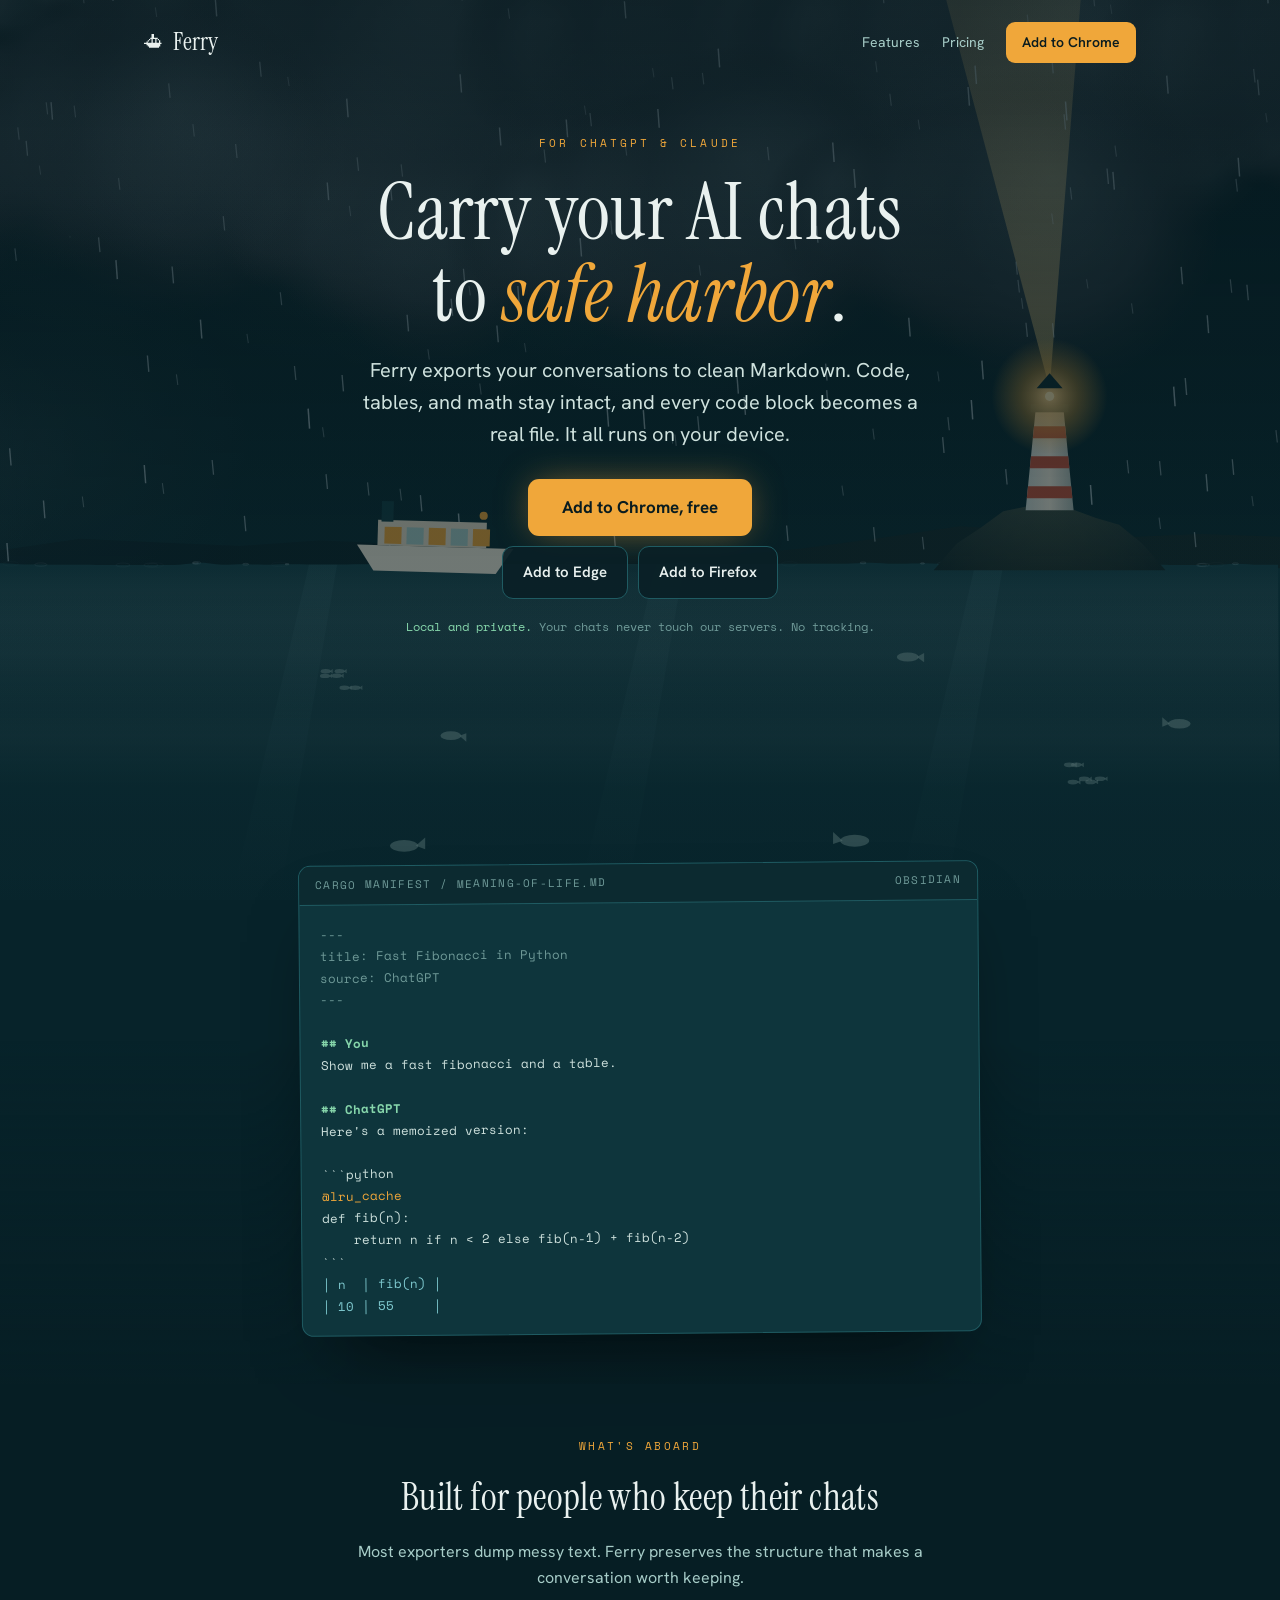
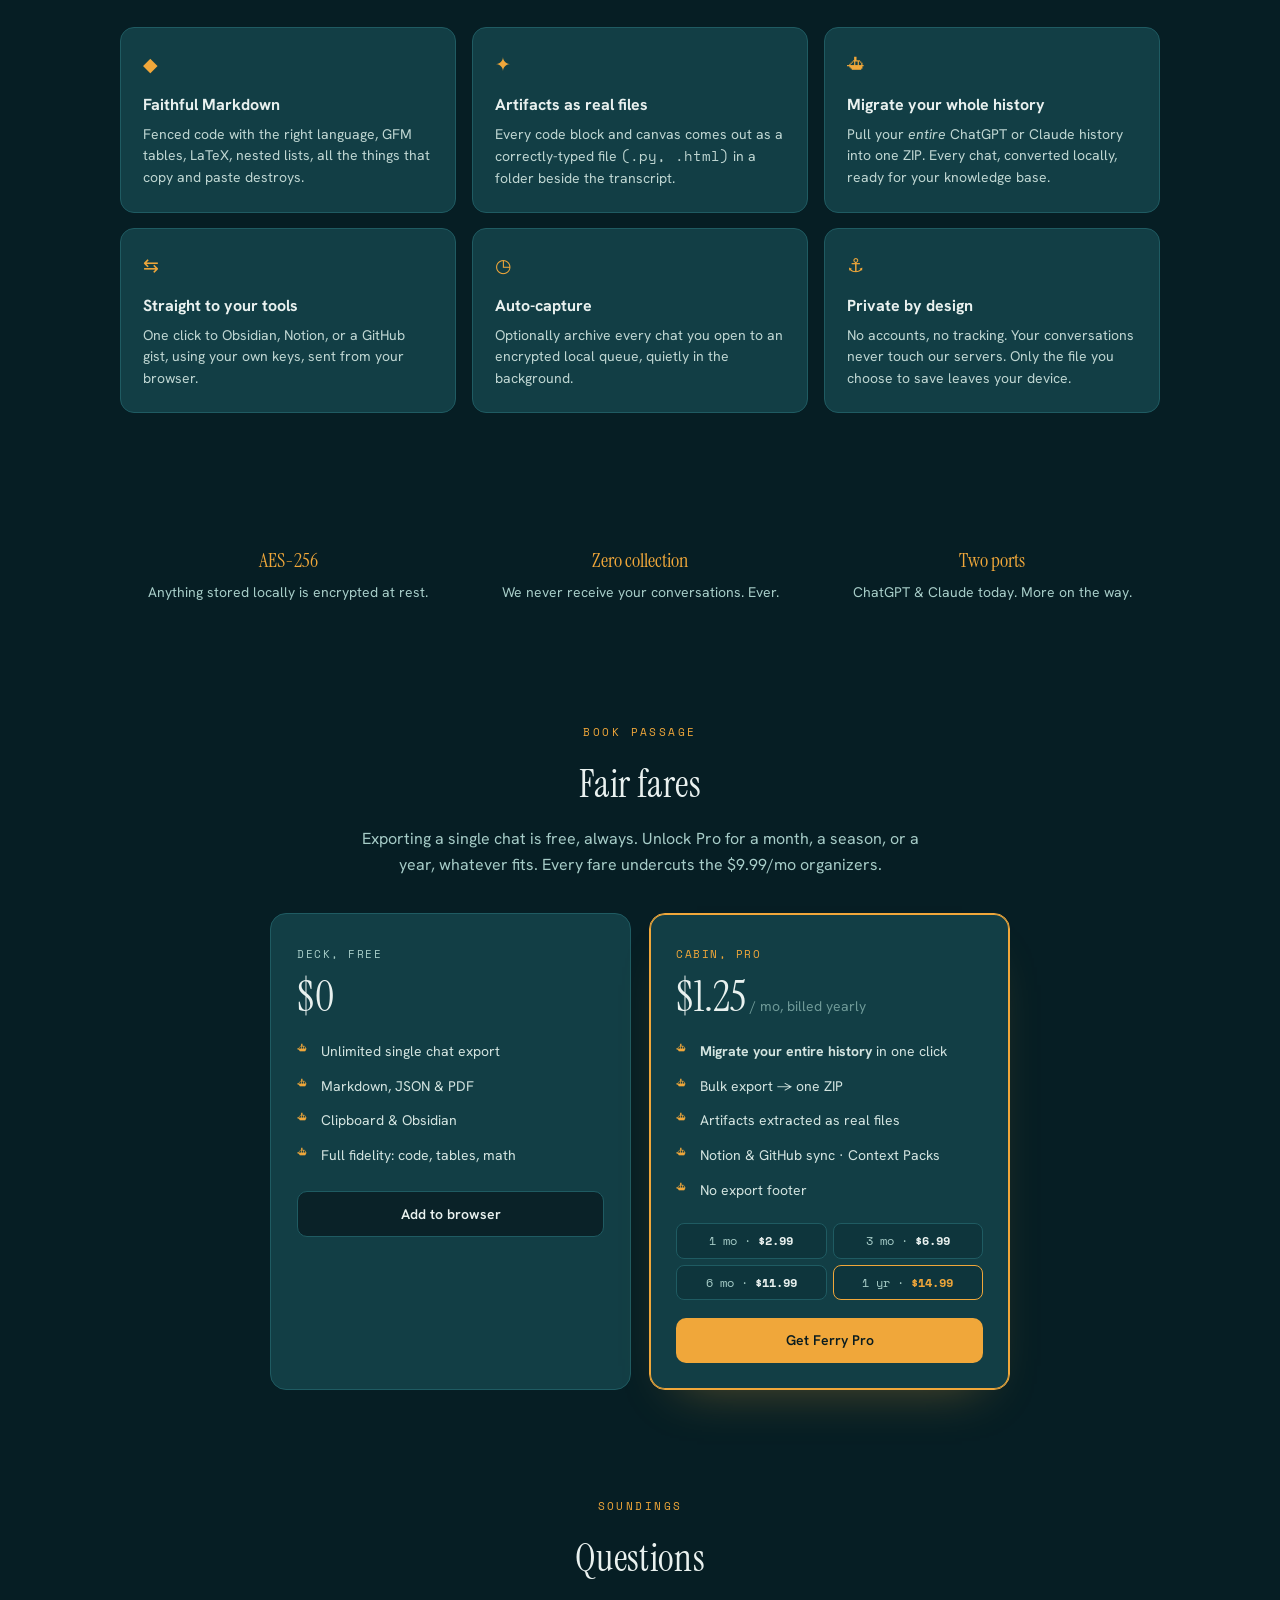
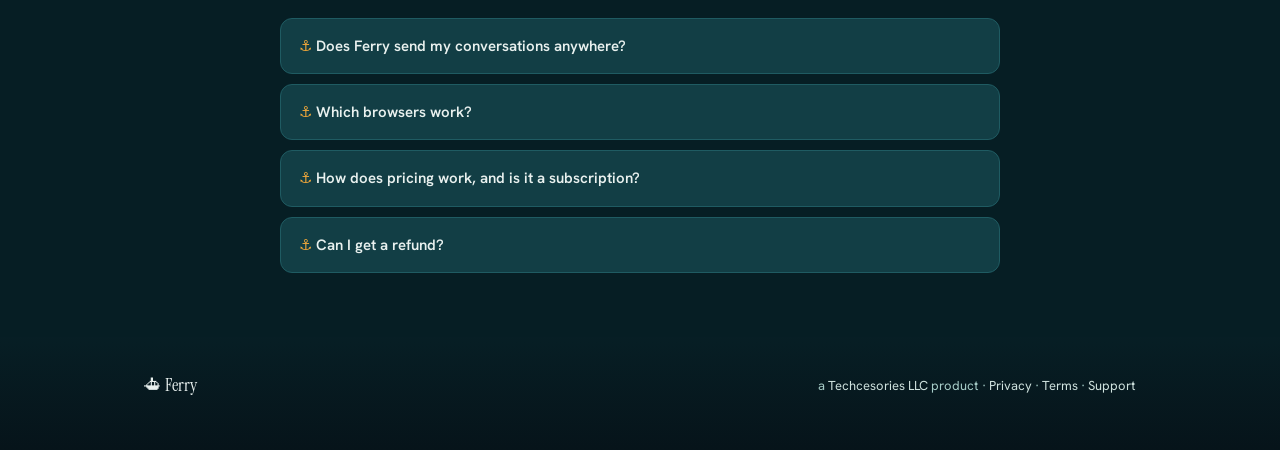
==== commit 934f351d: "volumetric fog" ====
--- a/index.html
+++ b/index.html
@@ -36,6 +36,7 @@
   /* hero */
   .hero{position:relative;overflow:hidden;min-height:clamp(760px,95vh,900px)}
   .seascape{position:fixed;inset:0;width:100vw;height:100vh;z-index:0;pointer-events:none}
+  #seaDim{position:fixed;inset:0;z-index:0;pointer-events:none;background:linear-gradient(180deg,rgba(6,24,30,.72) 0%,rgba(6,24,30,.56) 55%,rgba(6,24,30,.52) 100%)}
   /* cursor light: follows the pointer and brightens cards + text */
   #cursorLight{position:fixed;inset:0;z-index:60;pointer-events:none;opacity:0;transition:opacity .35s ease;
     mix-blend-mode:screen;
@@ -62,7 +63,7 @@
   .btn-primary:hover{box-shadow:0 0 46px -6px rgba(240,167,58,.75)}
   .btn-primary:active{transform:translateY(1px)}
   .btn-ghost{display:inline-flex;align-items:center;gap:8px;color:#e9f1ef;border:1px solid var(--chart);
-    padding:13px 20px;border-radius:11px;font-weight:600;font-size:15px;background:rgba(18,62,69,.4)}
+    padding:13px 20px;border-radius:11px;font-weight:600;font-size:15px;background:rgba(10,32,38,.92)}
   .btn-ghost:hover{border-color:var(--beacon)}
   .hero-foot{margin-top:18px;font-family:var(--mono);font-size:12px;color:var(--foam-dim)}
   .hero-foot b{color:var(--ok);font-weight:400}
@@ -124,7 +125,7 @@
   .berth li::before{content:"⛴";position:absolute;left:0;color:var(--beacon);font-size:11px}
   .berth .alt{margin-top:14px;font-family:var(--mono);font-size:12px;color:var(--foam-dim)}
   .berth .pick{display:block;text-align:center;margin-top:18px;padding:11px;border-radius:10px;font-weight:600;font-size:14px}
-  .berth.free .pick{border:1px solid var(--chart);color:#e9f1ef}
+  .berth.free .pick{border:1px solid var(--chart);color:#e9f1ef;background:rgba(10,32,38,.92)}
   .berth.pro .pick{background:var(--beacon);color:var(--ink)}
   .fare-grid{display:grid;grid-template-columns:1fr 1fr;gap:6px;margin-top:16px;font-family:var(--mono);font-size:12px;color:var(--foam)}
   .fare-grid span{background:var(--hull-2,#0e353c);border:1px solid var(--chart);border-radius:8px;padding:7px 9px;text-align:center}
@@ -155,9 +156,10 @@
   summary::before{content:"⚓ ";color:var(--beacon)}
   details p{color:#bfd6d2;font-size:14px;margin:10px 0 0}
 
-  footer{padding:34px 0 50px;color:var(--foam-dim);font-size:13px}
+  footer{padding:34px 0 50px;color:#a7cdc8;font-size:13px}
+  footer.band{background:linear-gradient(180deg,rgba(7,28,34,.66) 0%,rgba(6,18,24,.9) 100%)}
+  footer a{color:#cfe2de}
   footer .row{display:flex;justify-content:space-between;flex-wrap:wrap;gap:10px;align-items:center}
-  footer a{color:var(--foam)}
   footer .brand{font-size:18px;color:#e9f1ef}
 
   @media(max-width:720px){.grid,.berths,.trust .grid{grid-template-columns:1fr}.hero{min-height:560px}}
@@ -186,11 +188,11 @@
 </head>
 <body>
   <canvas class="seascape" id="seaCanvas" aria-hidden="true"></canvas>
+  <div id="seaDim" aria-hidden="true"></div>
   <div id="cursorLight" aria-hidden="true"></div>
   <div id="stormFlash" aria-hidden="true"></div>
 
 <section class="hero">
-  <div class="hero-scrim"></div>
 
   <div class="wrap">
     <nav class="nav">
@@ -245,7 +247,6 @@
   </div>
 </div>
 
-<svg class="divider" viewBox="0 0 1200 46" preserveAspectRatio="none"><path d="M0 24 q150 -30 300 0 t300 0 t300 0 t300 0 v22 h-1200 z"/></svg>
 
 <section class="band" id="features">
   <div class="wrap sec-pad">
@@ -414,11 +415,11 @@
   function stepField() { var k = 0.014, damp = 0.97, spread = 0.10, i; for (i = 0; i < N; i++) { vf[i] += -k * hf[i]; vf[i] *= damp; } for (i = 0; i < N; i++) { var l = i > 0 ? hf[i - 1] : hf[i], r = i < N - 1 ? hf[i + 1] : hf[i]; vf[i] += spread * ((l + r) * 0.5 - hf[i]); } for (i = 0; i < N; i++) hf[i] += vf[i]; }
   function surfacePageY(x) { var swell = Math.sin(x * 0.006 + t * 0.28) * 0.5 + Math.sin(x * 0.013 - t * 0.4) * 0.28; var fx = x / (W / (N - 1)), i = Math.floor(fx); if (i < 0) i = 0; if (i > N - 2) i = N - 2; var f = fx - i, disp = hf[i] * (1 - f) + hf[i + 1] * f; return surfaceY + swell + disp; }
 
-  function initRain() { drops.length = 0; var n = reduce ? 0 : Math.min(mobile ? 90 : 360, Math.floor(W / (mobile ? 8 : 3.1))); for (var i = 0; i < n; i++) drops.push(mkDrop(true)); }
+  function initRain() { drops.length = 0; var n = reduce ? 0 : Math.min(mobile ? 110 : 480, Math.floor(W / (mobile ? 7 : 2.5))); for (var i = 0; i < n; i++) drops.push(mkDrop(true)); }
   function mkDrop(any) { var z = Math.random(); return { x: rand(-60, W), y: any ? rand(-H, surfaceY) : rand(-90, -10), z: z, sp: 9 + z * 12 }; }
-  function initClouds() { clouds.length = 0; var n = reduce ? 3 : 6; for (var i = 0; i < n; i++) clouds.push({ x: rand(0, W), y: rand(18, surfaceY * 0.4), s: rand(1.1, 2.0), sp: rand(5, 13) }); }
+  function initClouds() { clouds.length = 0; if (reduce) { for (var r = 0; r < 6; r++) clouds.push({ x: rand(0, W), y: rand(-10, surfaceY * 0.34), s: rand(1, 2), sp: rand(3, 8), layer: 0 }); return; } var bg = mobile ? 9 : 17, fg = mobile ? 4 : 9; for (var i = 0; i < bg; i++) clouds.push({ x: rand(-120, W + 120), y: rand(-14, surfaceY * 0.34), s: rand(0.8, 1.5), sp: rand(3, 8), layer: 0 }); for (i = 0; i < fg; i++) clouds.push({ x: rand(-120, W + 120), y: rand(surfaceY * 0.04, surfaceY * 0.44), s: rand(1.8, 3.3), sp: rand(6, 13), layer: 1 }); clouds.sort(function (a, b) { return a.layer - b.layer; }); }
   function initStars() { stars.length = 0; for (var i = 0; i < 16; i++) stars.push({ x: rand(0, W), y: rand(0, surfaceY * 0.42), r: rand(0.5, 1.3), p: rand(0, 6.28) }); }
-  function initFog() { fog.length = 0; if (reduce) return; var sN = mobile ? 3 : 5; for (var i = 0; i < sN; i++) fog.push({ y: surfaceY + 16 + i * 36 + rand(-12, 12), ph: rand(0, 6.28), a: rand(0.05, 0.11), deep: false }); }
+  function initFog() { fog.length = 0; if (reduce) return; var sN = mobile ? 3 : 5; for (var i = 0; i < sN; i++) fog.push({ y: surfaceY + 16 + i * 36 + rand(-12, 12), ph: rand(0, 6.28), a: rand(0.05, 0.11), kind: 'surface' }); var kN = mobile ? 3 : 6; for (i = 0; i < kN; i++) fog.push({ x: rand(-150, W + 150), y: rand(10, surfaceY - 30), ph: rand(0, 6.28), a: rand(0.08, 0.16), s: rand(0.9, 1.6), sp: rand(2, 6), kind: 'sky' }); }
 
   function initLife() {
     creatures.length = 0; if (reduce) return; var floorD = floorY - surfaceY;
@@ -496,7 +497,7 @@
   }
 
   function drawLandmass(off) {
-    var oy = off * 0.12;
+    var oy = off;
     ctx.save(); ctx.beginPath(); ctx.moveTo(landmass[0].x, landmass[0].y - oy); for (var i = 1; i < landmass.length; i++) ctx.lineTo(landmass[i].x, landmass[i].y - oy); ctx.lineTo(W, surfaceY - oy + 4); ctx.lineTo(0, surfaceY - oy + 4); ctx.closePath();
     ctx.fillStyle = C.land; ctx.globalAlpha = 0.92; ctx.fill();
     ctx.clip(); ctx.globalCompositeOperation = 'lighter';
@@ -539,11 +540,13 @@
   function drawSeafloor(off) { ctx.save(); ctx.beginPath(); ctx.moveTo(floorPts[0].x, floorPts[0].y - off); for (var i = 1; i < floorPts.length; i++) ctx.lineTo(floorPts[i].x, floorPts[i].y - off); ctx.lineTo(W, H + 40); ctx.lineTo(0, H + 40); ctx.closePath(); var g = ctx.createLinearGradient(0, floorY - 60 - off, 0, floorY - off); g.addColorStop(0, '#06141a'); g.addColorStop(1, '#020a0e'); ctx.fillStyle = g; ctx.fill(); ctx.restore(); }
   function drawClouds(off) {
     for (var i = 0; i < clouds.length; i++) {
-      var c = clouds[i]; c.x += c.sp * 0.016; if (c.x > W + 160) c.x = -160; var y = c.y - off * 0.35;
-      ctx.save(); ctx.globalAlpha = 0.85;
-      for (var b = 0; b < 5; b++) {
-        var bx = c.x + (b - 2) * 40 * c.s, by = y + Math.sin(b * 1.3) * 10, br = (34 + (b % 2) * 18) * c.s;
-        var top = flash > 0.3 ? '#5a6e76' : '#36474f', bot = flash > 0.3 ? '#3f5258' : '#26343b';
+      var c = clouds[i]; c.x += c.sp * 0.016; if (c.x > W + 180) c.x = -180; var y = c.y - off;
+      var fg = c.layer === 1, lit = flash > 0.3;
+      ctx.save(); ctx.globalAlpha = fg ? 0.94 : 0.6;
+      for (var b = 0; b < 6; b++) {
+        var bx = c.x + (b - 2.5) * 38 * c.s, by = y + Math.sin(b * 1.3 + c.x * 0.01) * 9, br = (32 + (b % 3) * 15) * c.s;
+        var top = lit ? (fg ? '#6f828a' : '#7e9199') : (fg ? '#3c4f56' : '#52656c');
+        var bot = lit ? (fg ? '#4a5d64' : '#56686f') : (fg ? '#283840' : '#3a4c53');
         var g = ctx.createRadialGradient(bx, by - br * 0.3, 0, bx, by, br); g.addColorStop(0, top); g.addColorStop(0.6, bot); g.addColorStop(1, 'rgba(30,44,50,0)');
         ctx.fillStyle = g; ctx.beginPath(); ctx.arc(bx, by, br, 0, 6.2832); ctx.fill();
       }
@@ -552,11 +555,28 @@
   }
   function drawFog(off) {
     for (var i = 0; i < fog.length; i++) {
-      var fo = fog[i], sy = fo.y - off * (fo.deep ? 1 : 0.85) + Math.sin(t * 0.2 + fo.ph) * 8;
+      if (fog[i].kind !== 'surface') continue;
+      var fo = fog[i], sy = fo.y - off * 0.85 + Math.sin(t * 0.2 + fo.ph) * 8;
       if (sy < -90 || sy > H + 90) continue;
-      var hh = fo.deep ? 80 : 54, col = fo.deep ? '4,16,20' : '150,178,184', a = fo.a * (fo.deep ? 1 : (flash > 0.2 ? 1.8 : 1));
+      var hh = 54, col = '150,178,184', a = fo.a * (flash > 0.2 ? 1.8 : 1);
       var g = ctx.createLinearGradient(0, sy - hh, 0, sy + hh); g.addColorStop(0, 'rgba(' + col + ',0)'); g.addColorStop(0.5, 'rgba(' + col + ',' + a + ')'); g.addColorStop(1, 'rgba(' + col + ',0)');
       ctx.fillStyle = g; ctx.fillRect(0, sy - hh, W, hh * 2);
+    }
+  }
+  function drawSkyFog(off) {
+    for (var i = 0; i < fog.length; i++) {
+      if (fog[i].kind !== 'sky') continue;
+      var fo = fog[i]; fo.x += fo.sp * 0.012; if (fo.x > W + 240) fo.x = -240;
+      var y = fo.y - off + Math.sin(t * 0.16 + fo.ph) * 12;
+      if (y < -180 || y > H + 180) continue;
+      ctx.save(); ctx.globalAlpha = fo.a * (flash > 0.2 ? 1.7 : 1);
+      for (var b = 0; b < 4; b++) {
+        var bx = fo.x + (b - 1.5) * 72 * fo.s, by = y + Math.sin(b * 1.7 + fo.ph) * 16, br = (96 + (b % 2) * 44) * fo.s;
+        var g = ctx.createRadialGradient(bx, by, 0, bx, by, br);
+        g.addColorStop(0, 'rgba(150,168,178,.55)'); g.addColorStop(0.55, 'rgba(150,168,178,.22)'); g.addColorStop(1, 'rgba(150,168,178,0)');
+        ctx.fillStyle = g; ctx.beginPath(); ctx.arc(bx, by, br, 0, 6.2832); ctx.fill();
+      }
+      ctx.restore();
     }
   }
   function fireBolt() { var c = clouds[(Math.random() * clouds.length) | 0] || { x: rand(0, W), y: 40 }; var pts = [{ x: c.x, y: c.y }], x = c.x, y = c.y, endY = surfaceY - 10; while (y < endY) { y += rand(20, 46); x += rand(-32, 32); pts.push({ x: x, y: y }); } bolts.push({ pts: pts, a: 1 }); flash = 1; }
@@ -568,7 +588,7 @@
     var dt = Math.min(0.05, (now - last) / 1000); last = now; t += dt;
     var off = scroll, surfScreen = surfaceY - off, i, x;
 
-    if (!reduce && !mobile) { nextBolt -= dt; if (nextBolt <= 0) { fireBolt(); nextBolt = rand(7, 16); } }
+    if (!reduce && !mobile) { nextBolt -= dt; if (nextBolt <= 0) { fireBolt(); nextBolt = rand(4, 11); } }
     if (flash > 0) flash = Math.max(0, flash - dt * 2.6);
     if (stormFlash) stormFlash.style.opacity = (flash * 0.22).toFixed(3);
 
@@ -581,7 +601,7 @@
       var skyA = clamp(surfScreen / 120, 0, 1);
       for (i = 0; i < stars.length; i++) { var stt = stars[i]; ctx.globalAlpha = (0.2 + Math.abs(Math.sin(t * 0.8 + stt.p)) * 0.5) * skyA; ctx.fillStyle = '#cfe2de'; ctx.beginPath(); ctx.arc(stt.x, stt.y - off, stt.r, 0, 6.2832); ctx.fill(); }
       ctx.globalAlpha = 1;
-      drawLandmass(off); drawClouds(off); drawBeam(off);
+      drawLandmass(off); drawClouds(off); drawSkyFog(off); drawBeam(off);
       if (!reduce) {
         var R = 54;
         for (i = 0; i < drops.length; i++) {
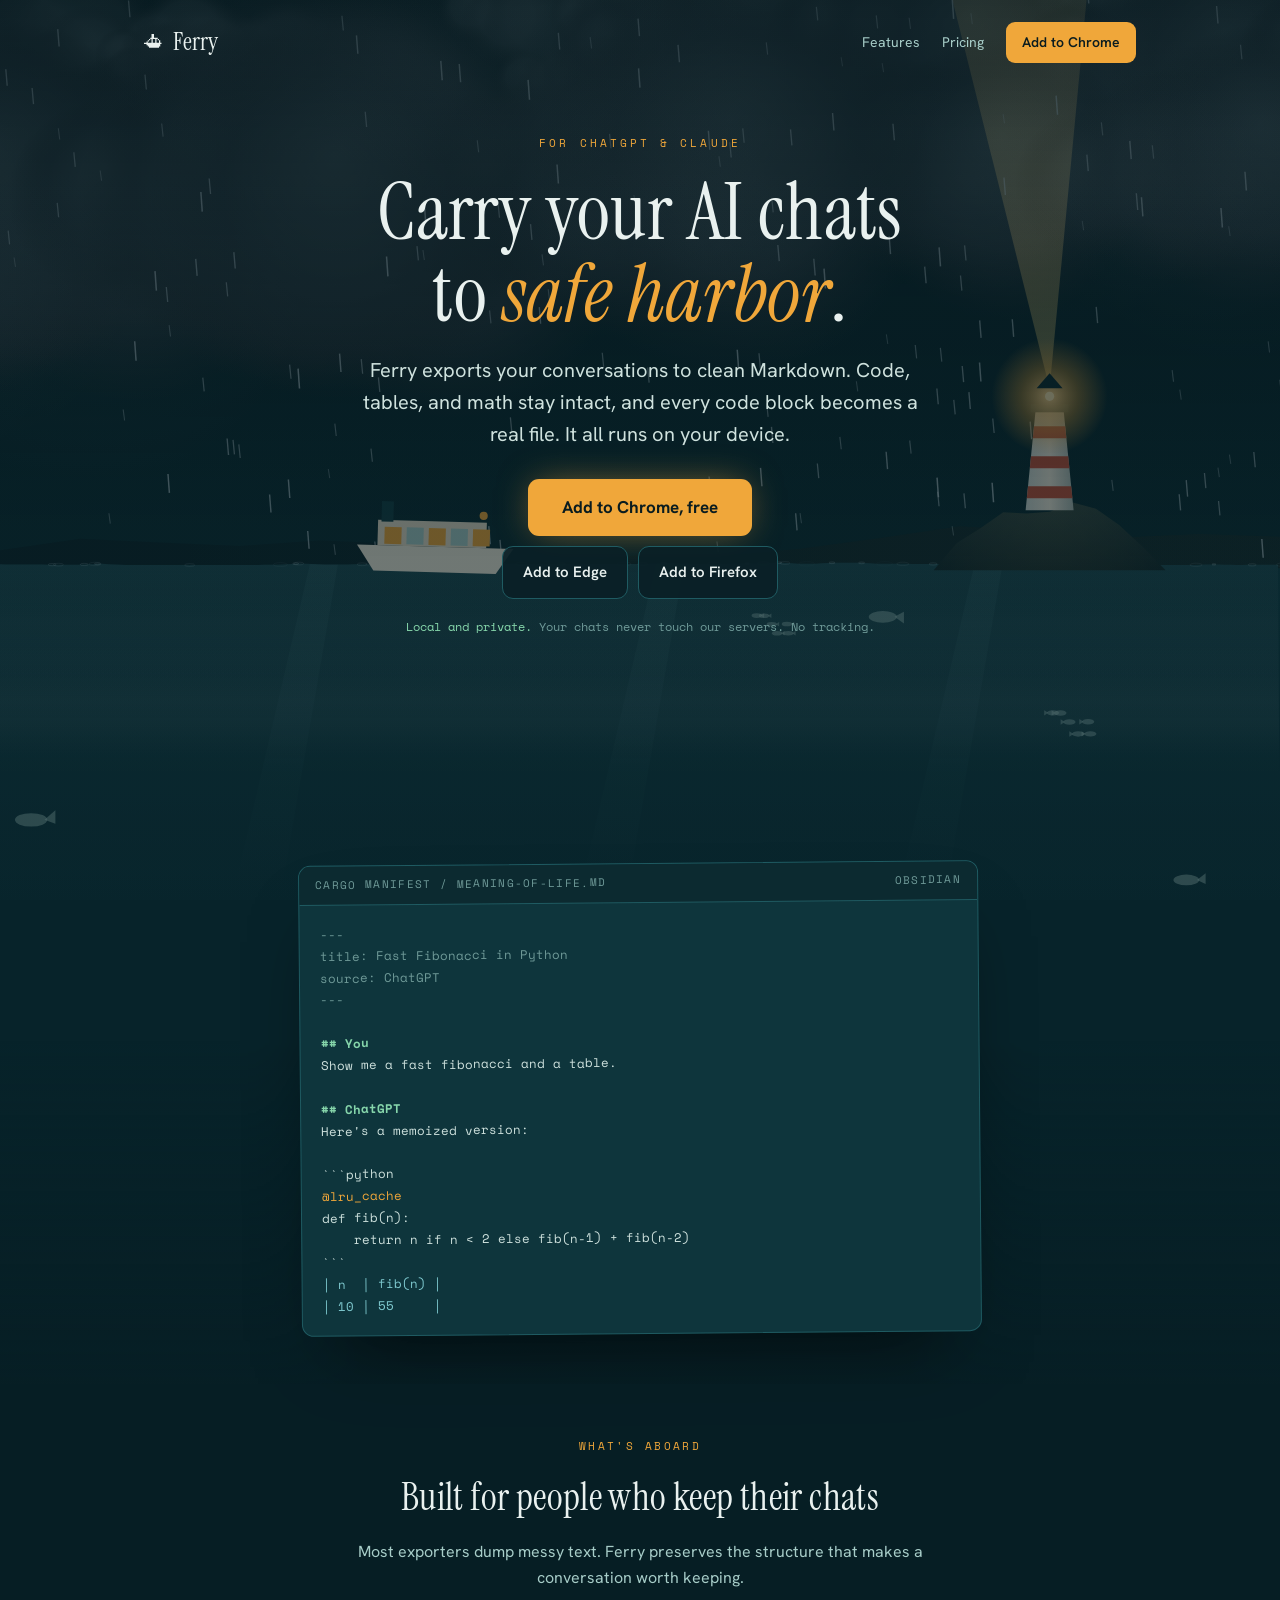
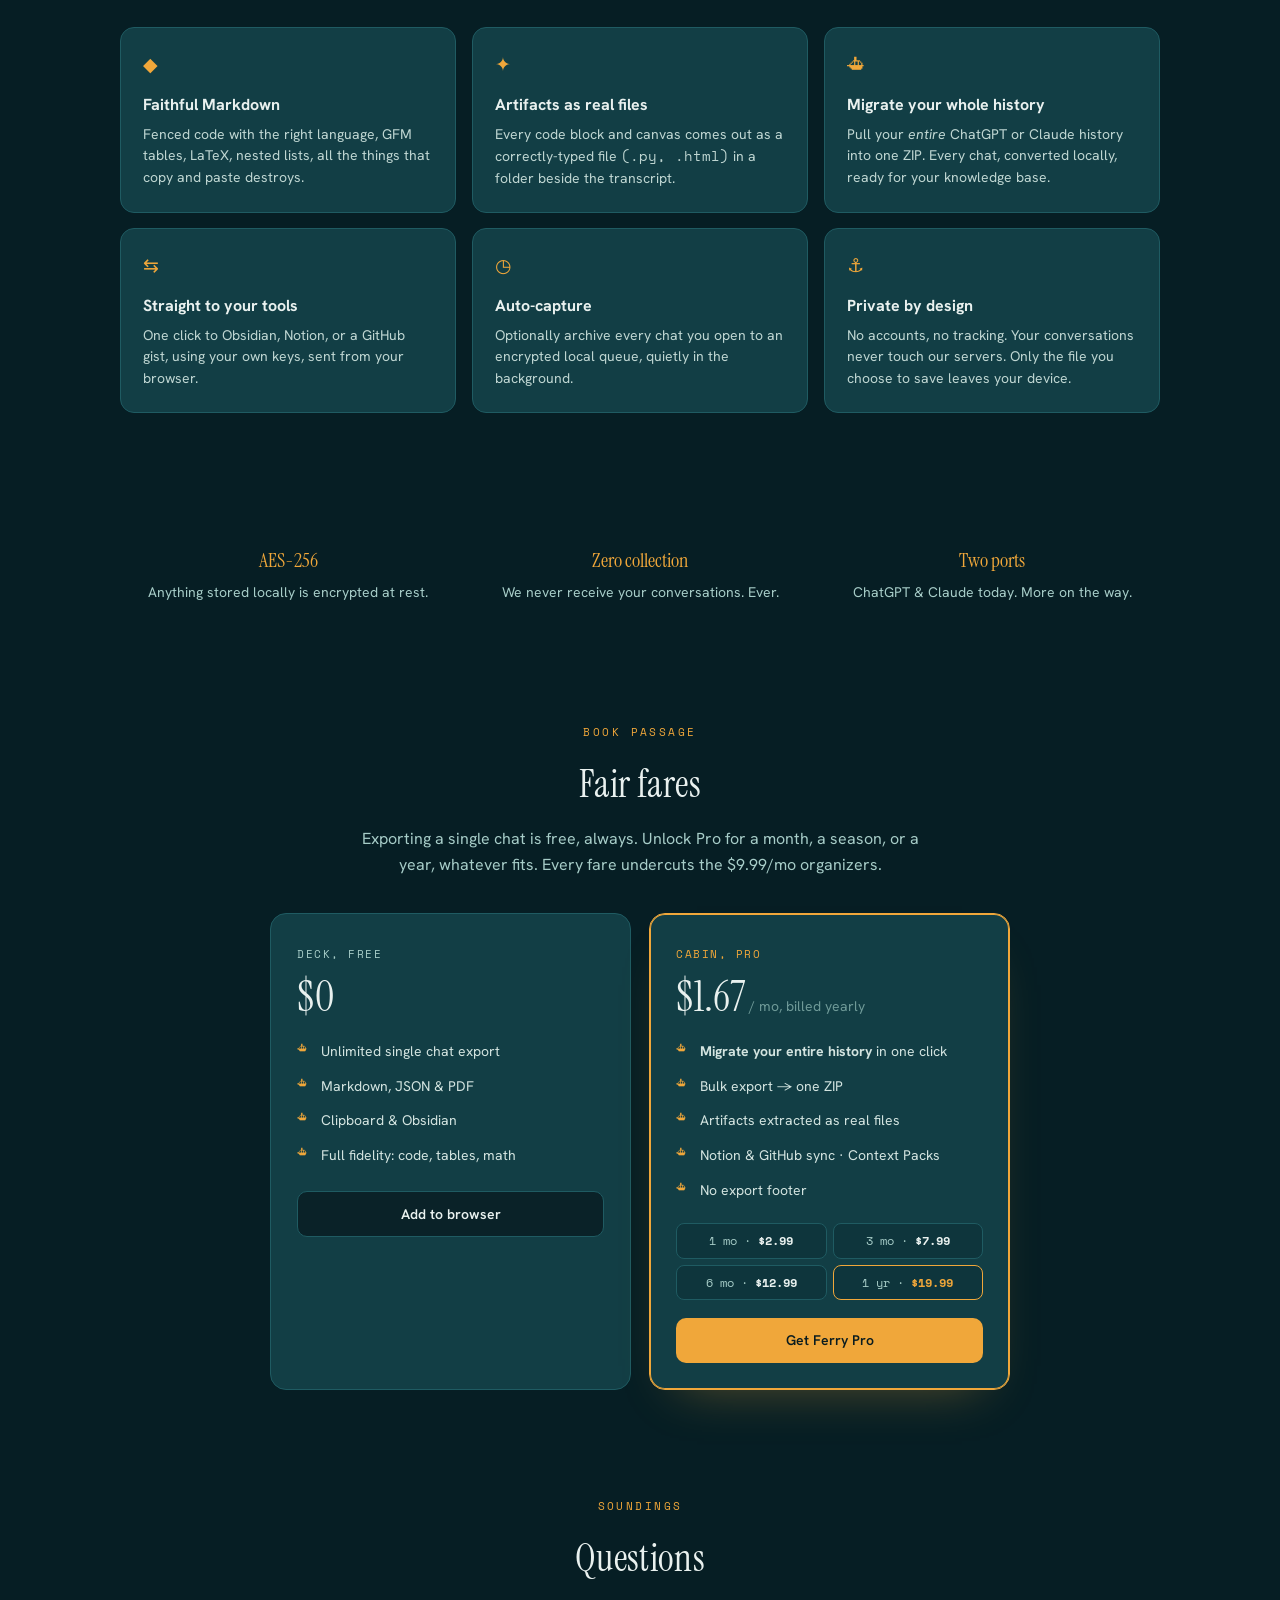
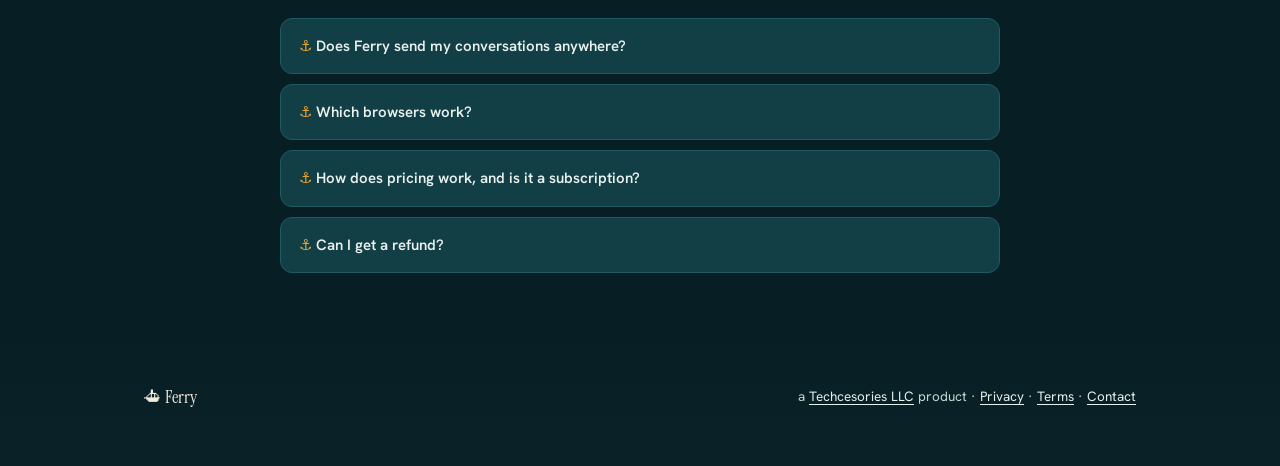
==== commit 96b00405: "updated prices" ====
--- a/index.html
+++ b/index.html
@@ -10,9 +10,9 @@
 <link href="https://fonts.googleapis.com/css2?family=Instrument+Serif:ital@0;1&family=Hanken+Grotesk:wght@400;500;600;700&family=Space+Mono:wght@400;700&display=swap" rel="stylesheet">
 <style>
   :root{
-    --abyss:#07232a;--deep:#0c3037;--sea:#0f3a42;--hull:#123e45;--hull-2:#0e353c;
+    --abyss:#07232a;--hull:#123e45;--hull-2:#0e353c;
     --chart:#1f5b62;--foam:#a7cdc8;--foam-dim:#6f9a98;
-    --beacon:#f0a73a;--beacon-2:#d98e2a;--paper:#f2ecdd;--ink:#0a1c1f;--ok:#86d6ab;
+    --beacon:#f0a73a;--ink:#0a1c1f;--ok:#86d6ab;
     --disp:"Instrument Serif",Georgia,serif;
     --body:"Hanken Grotesk",system-ui,-apple-system,sans-serif;
     --mono:"Space Mono",ui-monospace,Menlo,monospace;
@@ -45,8 +45,6 @@
   /* lightning flash: brief page-wide brighten from the engine */
   #stormFlash{position:fixed;inset:0;z-index:61;pointer-events:none;opacity:0;
     mix-blend-mode:screen;background:rgba(150,185,210,.85)}
-  .hero-scrim{position:absolute;inset:0;z-index:1;pointer-events:none;
-    background:linear-gradient(180deg,var(--abyss) 0%,rgba(7,35,42,.94) 34%,rgba(7,35,42,.55) 58%,rgba(7,35,42,0) 76%)}
   .hero-inner{position:relative;z-index:2;padding:50px 0 200px;text-align:center}
   .eyebrow{font-family:var(--mono);text-transform:uppercase;letter-spacing:.28em;font-size:11px;
     color:var(--beacon);margin:0 0 20px}
@@ -68,18 +66,6 @@
   .hero-foot{margin-top:18px;font-family:var(--mono);font-size:12px;color:var(--foam-dim)}
   .hero-foot b{color:var(--ok);font-weight:400}
 
-  /* seascape animation */
-  @keyframes drift1{from{transform:translateX(0)}to{transform:translateX(-120px)}}
-  @keyframes drift2{from{transform:translateX(0)}to{transform:translateX(120px)}}
-  @keyframes bob{0%,100%{transform:translateY(0) rotate(-.6deg)}50%{transform:translateY(7px) rotate(.6deg)}}
-  @keyframes pulse{0%,100%{opacity:.32}50%{opacity:.7}}
-  @keyframes twinkle{0%,100%{opacity:.25}50%{opacity:.9}}
-  .wave-a{animation:drift1 14s linear infinite alternate}
-  .wave-b{animation:drift2 20s linear infinite alternate}
-  .ferry{animation:bob 6s ease-in-out infinite;transform-origin:560px 510px}
-  .beam{animation:pulse 4.5s ease-in-out infinite;transform-origin:right}
-  .star{animation:twinkle 5s ease-in-out infinite}
-
   /* manifest demo */
   .manifest-band{padding:8px 0 50px;position:relative;z-index:1;background:linear-gradient(180deg,rgba(7,28,34,0) 0%,rgba(7,28,34,0) 35%,rgba(7,28,34,.66) 100%)}
   .manifest{max-width:680px;margin:0 auto;background:var(--hull-2);color:#cfe2de;border-radius:12px;
@@ -91,9 +77,6 @@
   .manifest .fm{color:#6f9a98}.manifest .h{color:var(--ok);font-weight:700}
   .manifest .kw{color:var(--beacon)}.manifest .st{color:#7fcad0}
 
-  /* wave divider */
-  .divider{display:block;width:100%;height:46px}
-  .divider path{fill:var(--deep)}
 
   /* sections: one consistent translucent tint, no blur */
   section{position:relative;z-index:1}
@@ -156,14 +139,13 @@
   summary::before{content:"⚓ ";color:var(--beacon)}
   details p{color:#bfd6d2;font-size:14px;margin:10px 0 0}
 
-  footer{padding:34px 0 50px;color:#a7cdc8;font-size:13px}
-  footer.band{background:linear-gradient(180deg,rgba(7,28,34,.66) 0%,rgba(6,18,24,.9) 100%)}
-  footer a{color:#cfe2de}
+  footer{position:relative;z-index:1;padding:46px 0 54px;color:#c2d8d3;font-size:13.5px}
+  footer.band{background:linear-gradient(180deg,rgba(7,28,34,.66) 0%,rgba(11,34,40,.92) 100%)}
+  footer a{color:#e3f0ec;text-decoration:underline;text-underline-offset:3px}
   footer .row{display:flex;justify-content:space-between;flex-wrap:wrap;gap:10px;align-items:center}
-  footer .brand{font-size:18px;color:#e9f1ef}
+  footer .brand{font-size:18px;color:#f2ecdd;text-decoration:none}
 
   @media(max-width:720px){.grid,.berths,.trust .grid{grid-template-columns:1fr}.hero{min-height:560px}}
-  @media(prefers-reduced-motion:reduce){.wave-a,.wave-b,.ferry,.beam,.star{animation:none}}
   /* ---------- mobile / touch ---------- */
   html,body{overflow-x:hidden;max-width:100%}
   @media (pointer:coarse){#cursorLight,#stormFlash{display:none!important}}
@@ -293,7 +275,7 @@
       </div>
       <div class="berth pro">
         <span class="tag">Cabin, Pro</span>
-        <div class="amt">$1.25<small> / mo, billed yearly</small></div>
+        <div class="amt">$1.67<small> / mo, billed yearly</small></div>
         <ul>
           <li><b>Migrate your entire history</b> in one click</li>
           <li>Bulk export → one ZIP</li>
@@ -303,9 +285,9 @@
         </ul>
         <div class="fare-grid">
           <span>1 mo · <b>$2.99</b></span>
-          <span>3 mo · <b>$6.99</b></span>
-          <span>6 mo · <b>$11.99</b></span>
-          <span class="hl">1 yr · <b>$14.99</b></span>
+          <span>3 mo · <b>$7.99</b></span>
+          <span>6 mo · <b>$12.99</b></span>
+          <span class="hl">1 yr · <b>$19.99</b></span>
         </div>
         <a class="pick" href="#get">Get Ferry Pro</a>
       </div>
@@ -330,322 +312,11 @@
   <div class="wrap">
     <div class="row">
       <span class="brand">⛴ Ferry</span>
-      <span>a <a href="https://techcesories.com">Techcesories LLC</a> product · <a href="/privacy">Privacy</a> · <a href="/terms">Terms</a> · <a href="mailto:support@techcesories.com">Support</a></span>
+      <span>a <a href="https://techcesories.com">Techcesories LLC</a> product · <a href="/privacy">Privacy</a> · <a href="/terms">Terms</a> · <a href="mailto:contactus@techcesories.com">Contact</a></span>
     </div>
   </div>
 </footer>
 
-<script>
-(function () {
-  'use strict';
-  var cv = document.getElementById('seaCanvas');
-  if (!cv) return;
-  var ctx = cv.getContext('2d');
-  var reduce = matchMedia('(prefers-reduced-motion: reduce)').matches;
-  var coarse = matchMedia('(pointer: coarse)').matches;
-  var mobile = coarse || Math.min(window.innerWidth, window.innerHeight) < 760;
-  var GLOW = mobile ? 0 : 1;
-  var cursorLight = document.getElementById('cursorLight');
-  var stormFlash = document.getElementById('stormFlash');
-
-  var C = {
-    sky0: '#061d23', sky1: '#0a2c33', beacon: '#f0a73a', foam: '#a7cdc8',
-    ok: '#86d6ab', cream: '#f2ecdd', land: '#09232a'
-  };
-  var WSTOPS = [[0, '#11414a'], [480, '#0b2f37'], [1100, '#072028'], [1900, '#03141a'], [3000, '#010a0e'], [4200, '#01070a']];
-  function hx(c) { return [parseInt(c.slice(1, 3), 16), parseInt(c.slice(3, 5), 16), parseInt(c.slice(5, 7), 16)]; }
-  function lerp(a, b, t) { return a + (b - a) * t; }
-  function mix(c1, c2, t) { var a = hx(c1), b = hx(c2); return 'rgb(' + (lerp(a[0], b[0], t) | 0) + ',' + (lerp(a[1], b[1], t) | 0) + ',' + (lerp(a[2], b[2], t) | 0) + ')'; }
-  function rand(a, b) { return a + Math.random() * (b - a); }
-  function clamp(x, a, b) { return x < a ? a : x > b ? b : x; }
-
-  var W = 0, H = 0, dpr = 1, t = 0, scroll = 0;
-  var surfaceY = 0, worldH = 0, floorY = 0;
-  var lx = 0, peakY = 0;
-  var N = 0, hf = null, vf = null;
-  var drops = [], splashes = [], creatures = [], clouds = [], stars = [], bolts = [], fog = [];
-  var island = [], wall = [], landmass = [], floorPts = [], rocks = [];
-  var mx = -9999, my = -9999, mActive = false, flash = 0, nextBolt = 3;
-
-  function depthAt(y) { return y - surfaceY; }
-  function waterColor(y) {
-    var d = depthAt(y); if (d < 0) return C.sky1;
-    for (var i = 0; i < WSTOPS.length - 1; i++) { if (d <= WSTOPS[i + 1][0]) { var f = (d - WSTOPS[i][0]) / (WSTOPS[i + 1][0] - WSTOPS[i][0]); return mix(WSTOPS[i][1], WSTOPS[i + 1][1], f); } }
-    return WSTOPS[WSTOPS.length - 1][1];
-  }
-
-  function resize() {
-    dpr = Math.min(mobile ? 1.5 : 2, window.devicePixelRatio || 1);
-    W = window.innerWidth; H = window.innerHeight;
-    cv.width = Math.floor(W * dpr); cv.height = Math.floor(H * dpr);
-    ctx.setTransform(dpr, 0, 0, dpr, 0, 0);
-    var hero = document.querySelector('.hero');
-    surfaceY = (hero ? hero.offsetHeight : H) * 0.66;
-    worldH = Math.max(document.documentElement.scrollHeight, H * 3);
-    floorY = worldH - 30;
-    lx = W * 0.82; peakY = surfaceY - 66;
-    buildScenery(); initField(); initRain(); initClouds(); initStars(); initFog(); initLife();
-  }
-
-  function buildScenery() {
-    var halfW = Math.max(116, W * 0.085);
-    // above-water rocky island (jagged), peak under the lighthouse
-    island = [{ x: lx - halfW, y: surfaceY + 6 }];
-    var steps = 10;
-    for (var i = 0; i <= steps; i++) { var tt = i / steps, x = lx - halfW + tt * halfW * 2; var rise = Math.pow(Math.sin(tt * Math.PI), 0.8) * (surfaceY - peakY); var jag = (Math.random() - 0.5) * 16 * Math.sin(tt * Math.PI); island.push({ x: x, y: surfaceY + 6 - rise + jag }); }
-    island.push({ x: lx + halfW, y: surfaceY + 6 });
-    // small foreground rocks to nestle the tower base
-    rocks = [{ x: lx - halfW * 0.5, y: peakY + 30, r: 26 }, { x: lx + halfW * 0.55, y: peakY + 26, r: 30 }, { x: lx - halfW * 0.15, y: peakY + 40, r: 20 }];
-    // underwater rock pillar beneath, tapering into murk
-    wall = [{ x: lx - halfW, y: surfaceY }, { x: lx + halfW, y: surfaceY }];
-    var wd = 1500;
-    for (var j = 1; j <= 6; j++) { var d = j / 6, tap = halfW * (1 - d * 0.7); wall.push({ x: lx + tap + Math.sin(j) * 12, y: surfaceY + d * wd }); }
-    for (var k = 6; k >= 1; k--) { var d2 = k / 6, tap2 = halfW * (1 - d2 * 0.7); wall.push({ x: lx - tap2 - Math.cos(k) * 12, y: surfaceY + d2 * wd }); }
-    // distant shore on the horizon (low, anchored to the waterline)
-    landmass = []; var segs = 16;
-    for (var m = 0; m <= segs; m++) { var mxp = (m / segs) * W; var hh = 14 + Math.sin(m * 0.6) * 10 + Math.sin(m * 1.7) * 6 + (m > segs * 0.6 ? 10 : 0); landmass.push({ x: mxp, y: surfaceY - hh }); }
-    // seafloor
-    floorPts = []; var fsegs = 12;
-    for (var n = 0; n <= fsegs; n++) { var fx = (n / fsegs) * W; var fh = 30 + Math.sin(n * 0.8) * 22 + Math.sin(n * 2.3) * 10; floorPts.push({ x: fx, y: floorY - fh }); }
-  }
-
-  function initField() { N = Math.max(64, Math.floor(W / 11)); hf = new Float32Array(N); vf = new Float32Array(N); }
-  function idxAt(x) { var i = Math.round(x / (W / (N - 1))); return i < 0 ? 0 : i > N - 1 ? N - 1 : i; }
-  function splash(x, p) { var i = idxAt(x); vf[i] -= p; if (i > 0) vf[i - 1] -= p * 0.5; if (i < N - 1) vf[i + 1] -= p * 0.5; splashes.push({ x: x, r: 1, a: 0.35 }); }
-  function stepField() { var k = 0.014, damp = 0.97, spread = 0.10, i; for (i = 0; i < N; i++) { vf[i] += -k * hf[i]; vf[i] *= damp; } for (i = 0; i < N; i++) { var l = i > 0 ? hf[i - 1] : hf[i], r = i < N - 1 ? hf[i + 1] : hf[i]; vf[i] += spread * ((l + r) * 0.5 - hf[i]); } for (i = 0; i < N; i++) hf[i] += vf[i]; }
-  function surfacePageY(x) { var swell = Math.sin(x * 0.006 + t * 0.28) * 0.5 + Math.sin(x * 0.013 - t * 0.4) * 0.28; var fx = x / (W / (N - 1)), i = Math.floor(fx); if (i < 0) i = 0; if (i > N - 2) i = N - 2; var f = fx - i, disp = hf[i] * (1 - f) + hf[i + 1] * f; return surfaceY + swell + disp; }
-
-  function initRain() { drops.length = 0; var n = reduce ? 0 : Math.min(mobile ? 110 : 480, Math.floor(W / (mobile ? 7 : 2.5))); for (var i = 0; i < n; i++) drops.push(mkDrop(true)); }
-  function mkDrop(any) { var z = Math.random(); return { x: rand(-60, W), y: any ? rand(-H, surfaceY) : rand(-90, -10), z: z, sp: 9 + z * 12 }; }
-  function initClouds() { clouds.length = 0; if (reduce) { for (var r = 0; r < 6; r++) clouds.push({ x: rand(0, W), y: rand(-10, surfaceY * 0.34), s: rand(1, 2), sp: rand(3, 8), layer: 0 }); return; } var bg = mobile ? 9 : 17, fg = mobile ? 4 : 9; for (var i = 0; i < bg; i++) clouds.push({ x: rand(-120, W + 120), y: rand(-14, surfaceY * 0.34), s: rand(0.8, 1.5), sp: rand(3, 8), layer: 0 }); for (i = 0; i < fg; i++) clouds.push({ x: rand(-120, W + 120), y: rand(surfaceY * 0.04, surfaceY * 0.44), s: rand(1.8, 3.3), sp: rand(6, 13), layer: 1 }); clouds.sort(function (a, b) { return a.layer - b.layer; }); }
-  function initStars() { stars.length = 0; for (var i = 0; i < 16; i++) stars.push({ x: rand(0, W), y: rand(0, surfaceY * 0.42), r: rand(0.5, 1.3), p: rand(0, 6.28) }); }
-  function initFog() { fog.length = 0; if (reduce) return; var sN = mobile ? 3 : 5; for (var i = 0; i < sN; i++) fog.push({ y: surfaceY + 16 + i * 36 + rand(-12, 12), ph: rand(0, 6.28), a: rand(0.05, 0.11), kind: 'surface' }); var kN = mobile ? 3 : 6; for (i = 0; i < kN; i++) fog.push({ x: rand(-150, W + 150), y: rand(10, surfaceY - 30), ph: rand(0, 6.28), a: rand(0.08, 0.16), s: rand(0.9, 1.6), sp: rand(2, 6), kind: 'sky' }); }
-
-  function initLife() {
-    creatures.length = 0; if (reduce) return; var floorD = floorY - surfaceY;
-    spawn(5, function () { return mk('school', rand(60, 660)); });
-    spawn(8, function () { return mk('mackerel', rand(60, 680)); });
-    spawn(7, function () { return mk('lantern', rand(620, 1500)); });
-    spawn(5, function () { return mk('hatchet', rand(700, 1500)); });
-    spawn(3, function () { return mk('squid', rand(650, 1500)); });
-    spawn(5, function () { return mk('jelly', rand(500, 1700), true); });
-    spawn(4, function () { return mk('angler', rand(1500, Math.max(1700, floorD - 200))); });
-    spawn(3, function () { return mk('viper', rand(1500, Math.max(1700, floorD - 200))); });
-    spawn(2, function () { return mk('gulper', rand(1700, Math.max(1900, floorD - 150))); });
-    spawn(5, function () { return mk('jelly', rand(1600, Math.max(1800, floorD - 100)), true); });
-    creatures.push(mk('giantsquid', clamp(floorD - 600, 1800, floorD)));
-    spawn(4, function () { return mkFloor('rattail'); });
-    spawn(5, function () { return mkFloor('isopod'); });
-    spawn(70, function () { return mk('snow', rand(900, floorD)); });
-    creatures.sort(function (a, b) { return a.y - b.y; });
-  }
-  function spawn(n, f) { var m = mobile ? Math.max(1, Math.round(n * 0.4)) : n; for (var i = 0; i < m; i++) creatures.push(f()); }
-  function mk(kind, depth, glow) { return { k: kind, x: rand(0, W), y: surfaceY + depth, home: surfaceY + depth, s: rand(0.75, 1.4), dir: Math.random() < 0.5 ? 1 : -1, sp: rand(8, 30), ph: rand(0, 6.28), amp: rand(10, 34), glow: !!glow, cd: 0, hue: Math.random() < 0.5 ? C.ok : C.foam }; }
-  function mkFloor(kind) { var o = mk(kind, floorY - surfaceY - rand(4, 16)); o.sp = rand(4, 12); o.floor = true; return o; }
-
-  function onMove(e) { if (coarse) return;
-    var x = e.clientX, y = e.clientY;
-    if (x >= 0 && y >= 0 && x <= W && y <= H) { mx = x; my = y; mActive = true; if (cursorLight) { cursorLight.style.setProperty('--mx', x + 'px'); cursorLight.style.setProperty('--my', y + 'px'); cursorLight.style.opacity = '1'; } }
-    else { mActive = false; if (cursorLight) cursorLight.style.opacity = '0'; }
-  }
-  window.addEventListener('pointermove', onMove);
-  window.addEventListener('pointerdown', function (e) { if (e.clientY < surfacePageY(e.clientX) - scroll) return; splash(e.clientX, 2); });
-  window.addEventListener('scroll', function () { scroll = window.scrollY || window.pageYOffset || 0; }, { passive: true });
-  window.addEventListener('resize', resize);
-
-  function swim(o, sy, dt, vbob) {
-    var scared = 0;
-    if (mActive && !o.floor) { var dx = o.x - mx, dy = sy - my, dd = Math.hypot(dx, dy), R = 90; if (dd < R) { var f = (R - dd) / R; o.x += (dx / (dd || 1)) * f * 1.4; scared = 1; } }
-    if (flash > 0.5 && !o.floor) { o.x += (Math.random() - 0.5) * 5; scared = 1; }
-    o.cd -= dt; o.x += o.dir * o.sp * (scared ? 1.7 : 1) * dt;
-    if (o.x > W - 18 && o.cd <= 0) { o.dir = -1; o.cd = 2.2; } else if (o.x < 18 && o.cd <= 0) { o.dir = 1; o.cd = 2.2; }
-    o.x = clamp(o.x, -40, W + 40);
-    if (vbob && !o.floor) o.y = o.home + Math.sin(t * 0.5 + o.ph) * o.amp;
-    return scared;
-  }
-
-  function dMackerel(o, sx, sy) { ctx.save(); ctx.translate(sx, sy); ctx.scale(o.dir * o.s, o.s); ctx.globalAlpha = 0.5; ctx.fillStyle = C.foam; ctx.beginPath(); ctx.ellipse(0, 0, 12, 5, 0, 0, 6.2832); ctx.fill(); var tw = Math.sin(t * 8 + o.ph) * 2.2; ctx.beginPath(); ctx.moveTo(-10, 0); ctx.lineTo(-18, -5 + tw); ctx.lineTo(-18, 5 + tw); ctx.closePath(); ctx.fill(); ctx.restore(); ctx.globalAlpha = 1; }
-  function dSchool(o, sx, sy) { ctx.save(); ctx.globalAlpha = 0.45; ctx.fillStyle = C.foam; for (var i = 0; i < 6; i++) { var ox = Math.cos(i * 1.7 + o.ph) * 14 * o.s, oy = Math.sin(i * 2.1 + o.ph) * 9 * o.s; ctx.save(); ctx.translate(sx + ox, sy + oy); ctx.scale(o.dir * 0.5 * o.s, 0.5 * o.s); ctx.beginPath(); ctx.ellipse(0, 0, 9, 4, 0, 0, 6.2832); ctx.fill(); ctx.beginPath(); ctx.moveTo(-7, 0); ctx.lineTo(-13, -4); ctx.lineTo(-13, 4); ctx.closePath(); ctx.fill(); ctx.restore(); } ctx.restore(); ctx.globalAlpha = 1; }
-  function dLantern(o, sx, sy) { ctx.save(); ctx.translate(sx, sy); ctx.scale(o.dir * o.s, o.s); ctx.fillStyle = '#0c2a30'; ctx.globalAlpha = 0.9; ctx.beginPath(); ctx.ellipse(0, 0, 11, 4.5, 0, 0, 6.2832); ctx.fill(); ctx.beginPath(); ctx.moveTo(-9, 0); ctx.lineTo(-16, -4); ctx.lineTo(-16, 4); ctx.closePath(); ctx.fill(); ctx.shadowColor = C.ok; ctx.shadowBlur = GLOW * 6; ctx.fillStyle = C.ok; for (var i = -3; i <= 3; i++) { ctx.beginPath(); ctx.arc(i * 2.6, 3.4, 0.9, 0, 6.2832); ctx.fill(); } ctx.restore(); ctx.shadowBlur = 0; ctx.globalAlpha = 1; }
-  function dHatchet(o, sx, sy) { ctx.save(); ctx.translate(sx, sy); ctx.scale(o.dir * o.s, o.s); ctx.fillStyle = '#9fb2b0'; ctx.globalAlpha = 0.6; ctx.beginPath(); ctx.moveTo(-4, -10); ctx.quadraticCurveTo(10, -8, 8, 2); ctx.quadraticCurveTo(6, 10, -4, 9); ctx.quadraticCurveTo(-12, 4, -10, -3); ctx.closePath(); ctx.fill(); ctx.shadowColor = C.foam; ctx.shadowBlur = GLOW * 6; ctx.fillStyle = C.foam; for (var i = -2; i <= 2; i++) { ctx.beginPath(); ctx.arc(i * 3, 9, 0.9, 0, 6.2832); ctx.fill(); } ctx.restore(); ctx.shadowBlur = 0; ctx.globalAlpha = 1; }
-  function dSquid(o, sx, sy) { ctx.save(); ctx.translate(sx, sy); ctx.scale(o.dir * o.s, o.s); ctx.globalAlpha = 0.5; ctx.fillStyle = '#5e6f74'; ctx.beginPath(); ctx.moveTo(0, -14); ctx.quadraticCurveTo(8, -6, 6, 4); ctx.quadraticCurveTo(0, 8, -6, 4); ctx.quadraticCurveTo(-8, -6, 0, -14); ctx.closePath(); ctx.fill(); ctx.lineWidth = 1.4; ctx.strokeStyle = '#5e6f74'; for (var i = -3; i <= 3; i++) { ctx.beginPath(); ctx.moveTo(i * 1.8, 5); ctx.quadraticCurveTo(i * 1.8 + Math.sin(t * 4 + i) * 3, 16, i * 2 + Math.sin(t * 3 + i) * 4, 26); ctx.stroke(); } ctx.restore(); ctx.globalAlpha = 1; }
-  function dJelly(o, sx, sy) { var pulse = 1 + Math.sin(t * 2 + o.ph) * 0.16; ctx.save(); ctx.translate(sx + Math.sin(t * 0.4 + o.ph) * 10, sy); ctx.scale(o.s * pulse, o.s); if (o.glow) { ctx.shadowColor = C.foam; ctx.shadowBlur = GLOW * 16; } ctx.globalAlpha = o.glow ? 0.5 : 0.3; ctx.fillStyle = C.foam; ctx.beginPath(); ctx.ellipse(0, 0, 13, 11, 0, Math.PI, 0); ctx.fill(); ctx.fillRect(-13, 0, 26, 4); ctx.globalAlpha = o.glow ? 0.4 : 0.2; ctx.lineWidth = 1.4; ctx.strokeStyle = C.foam; for (var i = -3; i <= 3; i++) { ctx.beginPath(); ctx.moveTo(i * 3.2, 3); ctx.quadraticCurveTo(i * 3.2 + Math.sin(t * 3 + i) * 3, 16, i * 3.2 + Math.sin(t * 2 + i) * 4, 28); ctx.stroke(); } ctx.restore(); ctx.shadowBlur = 0; ctx.globalAlpha = 1; }
-  function dAngler(o, sx, sy) { ctx.save(); ctx.translate(sx, sy); ctx.scale(o.dir * o.s, o.s); var lurX = 22, lurY = -15, gl = ctx.createRadialGradient(lurX, lurY, 0, lurX, lurY, 15); gl.addColorStop(0, 'rgba(134,214,171,.95)'); gl.addColorStop(1, 'rgba(134,214,171,0)'); ctx.fillStyle = gl; ctx.beginPath(); ctx.arc(lurX, lurY, 15, 0, 6.2832); ctx.fill(); ctx.strokeStyle = 'rgba(167,205,200,.5)'; ctx.lineWidth = 1; ctx.beginPath(); ctx.moveTo(6, -3); ctx.quadraticCurveTo(18, -17, lurX, lurY); ctx.stroke(); ctx.fillStyle = '#0a2227'; ctx.globalAlpha = 0.92; ctx.beginPath(); ctx.ellipse(0, 0, 16, 12, 0, 0, 6.2832); ctx.fill(); ctx.beginPath(); ctx.moveTo(-14, 0); ctx.lineTo(-26, -9); ctx.lineTo(-26, 9); ctx.closePath(); ctx.fill(); ctx.fillStyle = C.cream; ctx.globalAlpha = 0.8; for (var i = 0; i < 5; i++) { ctx.beginPath(); ctx.moveTo(1 + i * 3, 9); ctx.lineTo(3 + i * 3, 3); ctx.lineTo(5 + i * 3, 9); ctx.closePath(); ctx.fill(); } ctx.fillStyle = C.ok; ctx.beginPath(); ctx.arc(7, -4, 1.8, 0, 6.2832); ctx.fill(); ctx.restore(); ctx.globalAlpha = 1; }
-  function dViper(o, sx, sy) { ctx.save(); ctx.translate(sx, sy); ctx.scale(o.dir * o.s, o.s); ctx.globalAlpha = 0.9; ctx.fillStyle = '#0a2227'; ctx.beginPath(); ctx.moveTo(18, 0); ctx.quadraticCurveTo(6, -7, -6, -3); ctx.quadraticCurveTo(-26, -2, -34, 0); ctx.quadraticCurveTo(-26, 2, -6, 3); ctx.quadraticCurveTo(6, 7, 18, 0); ctx.closePath(); ctx.fill(); ctx.fillStyle = C.cream; ctx.globalAlpha = 0.85; ctx.beginPath(); ctx.moveTo(18, 0); ctx.lineTo(10, 7); ctx.lineTo(12, 1); ctx.closePath(); ctx.fill(); ctx.beginPath(); ctx.moveTo(18, 0); ctx.lineTo(10, -7); ctx.lineTo(12, -1); ctx.closePath(); ctx.fill(); ctx.shadowColor = C.ok; ctx.shadowBlur = GLOW * 5; ctx.fillStyle = C.ok; for (var i = -5; i <= 1; i++) { ctx.beginPath(); ctx.arc(i * 4, 3, 0.8, 0, 6.2832); ctx.fill(); } ctx.restore(); ctx.shadowBlur = 0; ctx.globalAlpha = 1; }
-  function dGulper(o, sx, sy) { ctx.save(); ctx.translate(sx, sy); ctx.scale(o.dir * o.s, o.s); ctx.globalAlpha = 0.9; ctx.fillStyle = '#08201f'; ctx.beginPath(); ctx.moveTo(20, -10); ctx.quadraticCurveTo(22, 2, 6, 6); ctx.quadraticCurveTo(-30, 4, -52, 1); ctx.quadraticCurveTo(-30, -2, 4, -4); ctx.quadraticCurveTo(16, -6, 20, -10); ctx.closePath(); ctx.fill(); ctx.shadowColor = C.ok; ctx.shadowBlur = GLOW * 6; ctx.fillStyle = C.ok; ctx.beginPath(); ctx.arc(-52, 1, 1.6, 0, 6.2832); ctx.fill(); ctx.restore(); ctx.shadowBlur = 0; ctx.globalAlpha = 1; }
-  function dGiantSquid(o, sx, sy) { ctx.save(); ctx.translate(sx, sy); ctx.scale(o.dir * 1.6, 1.6); ctx.globalAlpha = 0.22; ctx.fillStyle = '#05171c'; ctx.beginPath(); ctx.moveTo(0, -34); ctx.quadraticCurveTo(16, -12, 12, 6); ctx.quadraticCurveTo(0, 12, -12, 6); ctx.quadraticCurveTo(-16, -12, 0, -34); ctx.closePath(); ctx.fill(); ctx.lineWidth = 3; ctx.strokeStyle = '#05171c'; for (var i = -4; i <= 4; i++) { ctx.beginPath(); ctx.moveTo(i * 2.4, 8); ctx.quadraticCurveTo(i * 5 + Math.sin(t * 1.5 + i) * 8, 40, i * 7 + Math.sin(t + i) * 12, 78); ctx.stroke(); } ctx.restore(); ctx.globalAlpha = 1; }
-  function dRattail(o, sx, sy) { ctx.save(); ctx.translate(sx, sy); ctx.scale(o.dir * o.s, o.s); ctx.globalAlpha = 0.55; ctx.fillStyle = '#243b3e'; ctx.beginPath(); ctx.moveTo(12, 0); ctx.quadraticCurveTo(2, -6, -8, -3); ctx.quadraticCurveTo(-34, -1, -46, 0); ctx.quadraticCurveTo(-34, 1, -8, 3); ctx.quadraticCurveTo(2, 6, 12, 0); ctx.closePath(); ctx.fill(); ctx.fillStyle = C.foam; ctx.globalAlpha = 0.5; ctx.beginPath(); ctx.arc(7, -1, 1.3, 0, 6.2832); ctx.fill(); ctx.restore(); ctx.globalAlpha = 1; }
-  function dIsopod(o, sx, sy) { ctx.save(); ctx.translate(sx, sy); ctx.scale(o.dir * o.s, o.s); ctx.globalAlpha = 0.6; ctx.fillStyle = '#3a4b46'; ctx.beginPath(); ctx.ellipse(0, 0, 9, 5, 0, 0, 6.2832); ctx.fill(); ctx.strokeStyle = '#28332f'; ctx.lineWidth = 0.8; for (var i = -3; i <= 3; i++) { ctx.beginPath(); ctx.moveTo(i * 2, -4); ctx.lineTo(i * 2, 4); ctx.stroke(); } ctx.restore(); ctx.globalAlpha = 1; }
-  function dSnow(o, sx, sy) { var a = 0.22 + Math.abs(Math.sin(t * 1.1 + o.ph)) * 0.4; ctx.globalAlpha = a; ctx.fillStyle = o.hue; ctx.beginPath(); ctx.arc(sx, sy, o.s * 1.1, 0, 6.2832); ctx.fill(); ctx.globalAlpha = 1; }
-
-  function drawCreature(o, sy, dt) {
-    var k = o.k;
-    if (k === 'snow') { o.y -= 4 * dt; if (o.y < surfaceY + 600) o.y = floorY; o.x += Math.sin(t + o.ph) * 0.2; dSnow(o, o.x, sy); return; }
-    if (k === 'giantsquid') { swim(o, sy, dt, true); dGiantSquid(o, o.x, sy); return; }
-    swim(o, sy, dt, k !== 'school');
-    if (k === 'school') { o.y = o.home + Math.sin(t * 0.5 + o.ph) * o.amp; dSchool(o, o.x, sy); }
-    else if (k === 'mackerel') dMackerel(o, o.x, sy);
-    else if (k === 'lantern') dLantern(o, o.x, sy);
-    else if (k === 'hatchet') dHatchet(o, o.x, sy);
-    else if (k === 'squid') dSquid(o, o.x, sy);
-    else if (k === 'jelly') dJelly(o, o.x, sy);
-    else if (k === 'angler') dAngler(o, o.x, sy);
-    else if (k === 'viper') dViper(o, o.x, sy);
-    else if (k === 'gulper') dGulper(o, o.x, sy);
-    else if (k === 'rattail') dRattail(o, o.x, sy);
-    else if (k === 'isopod') dIsopod(o, o.x, sy);
-  }
-
-  function drawLandmass(off) {
-    var oy = off;
-    ctx.save(); ctx.beginPath(); ctx.moveTo(landmass[0].x, landmass[0].y - oy); for (var i = 1; i < landmass.length; i++) ctx.lineTo(landmass[i].x, landmass[i].y - oy); ctx.lineTo(W, surfaceY - oy + 4); ctx.lineTo(0, surfaceY - oy + 4); ctx.closePath();
-    ctx.fillStyle = C.land; ctx.globalAlpha = 0.92; ctx.fill();
-    ctx.clip(); ctx.globalCompositeOperation = 'lighter';
-    var g = ctx.createLinearGradient(lx, 0, lx - W * 0.7, 0); g.addColorStop(0, 'rgba(240,167,58,' + (0.05 + flash * 0.4) + ')'); g.addColorStop(1, 'rgba(240,167,58,0)'); ctx.fillStyle = g; ctx.fillRect(0, 0, W, H);
-    if (flash > 0.01) { ctx.fillStyle = 'rgba(150,190,210,' + flash * 0.35 + ')'; ctx.fillRect(0, 0, W, H); }
-    ctx.restore(); ctx.globalAlpha = 1;
-  }
-  function drawIslandRock(off) { ctx.save(); ctx.beginPath(); var w0 = wall[0]; ctx.moveTo(w0.x, w0.y - off); for (var i = 1; i < wall.length; i++) ctx.lineTo(wall[i].x, wall[i].y - off); ctx.closePath(); ctx.fillStyle = '#06181d'; ctx.globalAlpha = 0.92; ctx.fill(); ctx.restore(); ctx.globalAlpha = 1; }
-  function drawIslandTop(off) {
-    ctx.save(); ctx.beginPath(); ctx.moveTo(island[0].x, island[0].y - off); for (var i = 1; i < island.length; i++) ctx.lineTo(island[i].x, island[i].y - off); ctx.closePath();
-    var g = ctx.createLinearGradient(0, peakY - off, 0, surfaceY - off + 10); g.addColorStop(0, '#16323a'); g.addColorStop(1, '#0a2228'); ctx.fillStyle = g; ctx.fill();
-    ctx.clip(); ctx.globalCompositeOperation = 'lighter'; var lg = ctx.createRadialGradient(lx, peakY - off, 0, lx, peakY - off, 170); lg.addColorStop(0, 'rgba(240,167,58,' + (0.16 + flash * 0.5) + ')'); lg.addColorStop(1, 'rgba(240,167,58,0)'); ctx.fillStyle = lg; ctx.fillRect(0, 0, W, H); if (flash > 0.01) { ctx.fillStyle = 'rgba(150,190,210,' + flash * 0.35 + ')'; ctx.fillRect(0, 0, W, H); } ctx.restore(); ctx.globalAlpha = 1;
-  }
-  function drawBaseRocks(off) { for (var i = 0; i < rocks.length; i++) { var r = rocks[i], y = r.y - off; ctx.save(); ctx.beginPath(); ctx.moveTo(r.x - r.r, y + r.r * 0.5); ctx.quadraticCurveTo(r.x - r.r * 0.6, y - r.r * 0.7, r.x, y - r.r * 0.5); ctx.quadraticCurveTo(r.x + r.r * 0.7, y - r.r * 0.6, r.x + r.r, y + r.r * 0.5); ctx.closePath(); var g = ctx.createLinearGradient(0, y - r.r, 0, y + r.r); g.addColorStop(0, '#143038'); g.addColorStop(1, '#081e24'); ctx.fillStyle = g; ctx.fill(); ctx.restore(); } }
-  function drawLighthouse(off) {
-    var baseY = peakY - off + 12, topY = baseY - 100, botY = baseY;   // base embedded into the rock
-    var topW = 14, botW = 24;
-    function tX(yy, sgn) { var f = (yy - topY) / (botY - topY); return lx + sgn * (topW + (botW - topW) * f); }
-    var g = ctx.createLinearGradient(lx - botW, 0, lx + botW, 0); g.addColorStop(0, '#cdd8d4'); g.addColorStop(0.5, C.cream); g.addColorStop(1, '#aab8b4');
-    ctx.fillStyle = g; ctx.beginPath(); ctx.moveTo(tX(topY, -1), topY); ctx.lineTo(tX(botY, -1), botY); ctx.lineTo(tX(botY, 1), botY); ctx.lineTo(tX(topY, 1), topY); ctx.closePath(); ctx.fill();
-    ctx.fillStyle = '#c2503a'; for (var s = 0; s < 3; s++) { var y0 = topY + (botY - topY) * (0.16 + s * 0.3), y1 = y0 + (botY - topY) * 0.12; ctx.beginPath(); ctx.moveTo(tX(y0, -1), y0); ctx.lineTo(tX(y1, -1), y1); ctx.lineTo(tX(y1, 1), y1); ctx.lineTo(tX(y0, 1), y0); ctx.closePath(); ctx.fill(); }
-    ctx.fillStyle = '#10353c'; ctx.fillRect(lx - 19, topY - 6, 38, 8);
-    ctx.fillStyle = '#0c2a30'; ctx.fillRect(lx - 13, topY - 22, 26, 18);
-    var lgl = ctx.createRadialGradient(lx, topY - 14, 0, lx, topY - 14, 58); lgl.addColorStop(0, 'rgba(255,212,140,1)'); lgl.addColorStop(0.5, 'rgba(240,167,58,.5)'); lgl.addColorStop(1, 'rgba(240,167,58,0)'); ctx.fillStyle = lgl; ctx.beginPath(); ctx.arc(lx, topY - 14, 58, 0, 6.2832); ctx.fill();
-    ctx.fillStyle = '#ffe6b0'; ctx.beginPath(); ctx.arc(lx, topY - 14, 4.6, 0, 6.2832); ctx.fill();
-    ctx.fillStyle = '#0c2a30'; ctx.beginPath(); ctx.moveTo(lx - 13, topY - 22); ctx.lineTo(lx, topY - 37); ctx.lineTo(lx + 13, topY - 22); ctx.closePath(); ctx.fill();
-    // (base-rock blobs removed - caused a shadow artifact at the tower base)
-  }
-  function beamDir() { return -2.0 + Math.sin(t * 0.4) * 0.5; }
-  function drawBeam(off) { var ang = beamDir(), spread = 0.17, len = W, oy = peakY - 110 - off; ctx.save(); ctx.globalCompositeOperation = 'lighter'; ctx.translate(lx, oy); var g = ctx.createLinearGradient(0, 0, Math.cos(ang) * len, Math.sin(ang) * len); g.addColorStop(0, 'rgba(245,182,84,.46)'); g.addColorStop(0.5, 'rgba(240,167,58,.14)'); g.addColorStop(1, 'rgba(240,167,58,0)'); ctx.fillStyle = g; ctx.beginPath(); ctx.moveTo(0, 0); ctx.lineTo(Math.cos(ang - spread) * len, Math.sin(ang - spread) * len); ctx.lineTo(Math.cos(ang + spread) * len, Math.sin(ang + spread) * len); ctx.closePath(); ctx.fill(); ctx.restore(); }
-  function drawFerry(off) {
-    var fxp = W * 0.34, bob = Math.sin(t * 0.5) * 1.8, sy = surfaceY - off - 19 + bob, sc = 1.7, tilt = Math.sin(t * 0.5 + 0.6) * 0.028;
-    ctx.save(); ctx.translate(fxp, sy); ctx.rotate(tilt); ctx.scale(sc, sc);
-    ctx.fillStyle = C.cream; ctx.beginPath(); ctx.moveTo(-46, 0); ctx.lineTo(46, 0); ctx.lineTo(36, 15); ctx.lineTo(-36, 15); ctx.closePath(); ctx.fill();
-    ctx.fillStyle = '#e7dec9'; ctx.fillRect(-34, -15, 64, 15);
-    var cols = [C.beacon, C.foam, C.beacon, C.foam, C.beacon]; for (var i = 0; i < 5; i++) { ctx.fillStyle = cols[i]; ctx.fillRect(-30 + i * 13, -11, 10, 10); }
-    ctx.fillStyle = '#123e45'; ctx.fillRect(-32, -26, 7, 12);
-    ctx.fillStyle = C.beacon; ctx.beginPath(); ctx.arc(28, -19, 2.4, 0, 6.2832); ctx.fill(); ctx.restore();
-  }
-  function drawSeafloor(off) { ctx.save(); ctx.beginPath(); ctx.moveTo(floorPts[0].x, floorPts[0].y - off); for (var i = 1; i < floorPts.length; i++) ctx.lineTo(floorPts[i].x, floorPts[i].y - off); ctx.lineTo(W, H + 40); ctx.lineTo(0, H + 40); ctx.closePath(); var g = ctx.createLinearGradient(0, floorY - 60 - off, 0, floorY - off); g.addColorStop(0, '#06141a'); g.addColorStop(1, '#020a0e'); ctx.fillStyle = g; ctx.fill(); ctx.restore(); }
-  function drawClouds(off) {
-    for (var i = 0; i < clouds.length; i++) {
-      var c = clouds[i]; c.x += c.sp * 0.016; if (c.x > W + 180) c.x = -180; var y = c.y - off;
-      var fg = c.layer === 1, lit = flash > 0.3;
-      ctx.save(); ctx.globalAlpha = fg ? 0.94 : 0.6;
-      for (var b = 0; b < 6; b++) {
-        var bx = c.x + (b - 2.5) * 38 * c.s, by = y + Math.sin(b * 1.3 + c.x * 0.01) * 9, br = (32 + (b % 3) * 15) * c.s;
-        var top = lit ? (fg ? '#6f828a' : '#7e9199') : (fg ? '#3c4f56' : '#52656c');
-        var bot = lit ? (fg ? '#4a5d64' : '#56686f') : (fg ? '#283840' : '#3a4c53');
-        var g = ctx.createRadialGradient(bx, by - br * 0.3, 0, bx, by, br); g.addColorStop(0, top); g.addColorStop(0.6, bot); g.addColorStop(1, 'rgba(30,44,50,0)');
-        ctx.fillStyle = g; ctx.beginPath(); ctx.arc(bx, by, br, 0, 6.2832); ctx.fill();
-      }
-      ctx.restore();
-    }
-  }
-  function drawFog(off) {
-    for (var i = 0; i < fog.length; i++) {
-      if (fog[i].kind !== 'surface') continue;
-      var fo = fog[i], sy = fo.y - off * 0.85 + Math.sin(t * 0.2 + fo.ph) * 8;
-      if (sy < -90 || sy > H + 90) continue;
-      var hh = 54, col = '150,178,184', a = fo.a * (flash > 0.2 ? 1.8 : 1);
-      var g = ctx.createLinearGradient(0, sy - hh, 0, sy + hh); g.addColorStop(0, 'rgba(' + col + ',0)'); g.addColorStop(0.5, 'rgba(' + col + ',' + a + ')'); g.addColorStop(1, 'rgba(' + col + ',0)');
-      ctx.fillStyle = g; ctx.fillRect(0, sy - hh, W, hh * 2);
-    }
-  }
-  function drawSkyFog(off) {
-    for (var i = 0; i < fog.length; i++) {
-      if (fog[i].kind !== 'sky') continue;
-      var fo = fog[i]; fo.x += fo.sp * 0.012; if (fo.x > W + 240) fo.x = -240;
-      var y = fo.y - off + Math.sin(t * 0.16 + fo.ph) * 12;
-      if (y < -180 || y > H + 180) continue;
-      ctx.save(); ctx.globalAlpha = fo.a * (flash > 0.2 ? 1.7 : 1);
-      for (var b = 0; b < 4; b++) {
-        var bx = fo.x + (b - 1.5) * 72 * fo.s, by = y + Math.sin(b * 1.7 + fo.ph) * 16, br = (96 + (b % 2) * 44) * fo.s;
-        var g = ctx.createRadialGradient(bx, by, 0, bx, by, br);
-        g.addColorStop(0, 'rgba(150,168,178,.55)'); g.addColorStop(0.55, 'rgba(150,168,178,.22)'); g.addColorStop(1, 'rgba(150,168,178,0)');
-        ctx.fillStyle = g; ctx.beginPath(); ctx.arc(bx, by, br, 0, 6.2832); ctx.fill();
-      }
-      ctx.restore();
-    }
-  }
-  function fireBolt() { var c = clouds[(Math.random() * clouds.length) | 0] || { x: rand(0, W), y: 40 }; var pts = [{ x: c.x, y: c.y }], x = c.x, y = c.y, endY = surfaceY - 10; while (y < endY) { y += rand(20, 46); x += rand(-32, 32); pts.push({ x: x, y: y }); } bolts.push({ pts: pts, a: 1 }); flash = 1; }
-
-  var last = performance.now(), lastDraw = 0;
-  function frame(now) {
-    if (mobile && now - lastDraw < 33) { requestAnimationFrame(frame); return; }
-    lastDraw = now;
-    var dt = Math.min(0.05, (now - last) / 1000); last = now; t += dt;
-    var off = scroll, surfScreen = surfaceY - off, i, x;
-
-    if (!reduce && !mobile) { nextBolt -= dt; if (nextBolt <= 0) { fireBolt(); nextBolt = rand(4, 11); } }
-    if (flash > 0) flash = Math.max(0, flash - dt * 2.6);
-    if (stormFlash) stormFlash.style.opacity = (flash * 0.22).toFixed(3);
-
-    var topC = waterColor(off), botC = waterColor(off + H), bg = ctx.createLinearGradient(0, 0, 0, H);
-    if (surfScreen > 0) { var sp = clamp(surfScreen / H, 0, 1); bg.addColorStop(0, C.sky0); bg.addColorStop(sp, C.sky1); bg.addColorStop(Math.min(1, sp + 0.001), waterColor(off + surfScreen + 1)); bg.addColorStop(1, botC); }
-    else { bg.addColorStop(0, topC); bg.addColorStop(1, botC); }
-    ctx.fillStyle = bg; ctx.fillRect(0, 0, W, H);
-
-    if (surfScreen > -60) {
-      var skyA = clamp(surfScreen / 120, 0, 1);
-      for (i = 0; i < stars.length; i++) { var stt = stars[i]; ctx.globalAlpha = (0.2 + Math.abs(Math.sin(t * 0.8 + stt.p)) * 0.5) * skyA; ctx.fillStyle = '#cfe2de'; ctx.beginPath(); ctx.arc(stt.x, stt.y - off, stt.r, 0, 6.2832); ctx.fill(); }
-      ctx.globalAlpha = 1;
-      drawLandmass(off); drawClouds(off); drawSkyFog(off); drawBeam(off);
-      if (!reduce) {
-        var R = 54;
-        for (i = 0; i < drops.length; i++) {
-          var d = drops[i]; d.y += d.sp; d.x += 1.2; var tw2 = surfacePageY(d.x);
-          if (d.y >= tw2) { splash(d.x, 0.4 + d.z * 0.25); drops[i] = mkDrop(false); continue; }
-          var rx = d.x, ry = d.y, lit = 0.34 + d.z * 0.34 + flash * 0.4;
-          if (mActive) { var syy = d.y - off, ax = d.x - mx, ay = syy - my, dist = Math.hypot(ax, ay); if (dist < R) { var pw = (R - dist) / R; pw *= pw; rx += (ax >= 0 ? 1 : -1) * pw * 36; ry += (ay / (dist || 1)) * pw * 6; lit += (1 - dist / R) * 0.4; } }
-          ctx.strokeStyle = 'rgba(208,224,232,' + Math.min(0.95, lit) + ')'; ctx.lineWidth = 1 + d.z * 0.5; ctx.beginPath(); ctx.moveTo(rx, ry - off); ctx.lineTo(rx - 1.4, ry - off - (9 + d.z * 11)); ctx.stroke();
-        }
-      }
-    }
-
-    if (mActive && Math.abs((my + off) - surfacePageY(mx)) < 36) vf[idxAt(mx)] -= 0.18;
-    stepField();
-
-    // (underwater rock pillar removed - showed as a dark column below the waterline)
-
-    ctx.save();
-    if (surfScreen > -20 && surfScreen < H + 20) { ctx.beginPath(); ctx.moveTo(0, surfacePageY(0) - off); for (x = 0; x <= W; x += 6) ctx.lineTo(x, surfacePageY(x) - off); ctx.lineTo(W, H); ctx.lineTo(0, H); ctx.closePath(); var sea = ctx.createLinearGradient(0, Math.max(0, surfScreen), 0, H); sea.addColorStop(0, waterColor(Math.max(off, surfaceY) + 1)); sea.addColorStop(1, botC); ctx.fillStyle = sea; ctx.fill(); ctx.clip(); }
-    else { ctx.beginPath(); ctx.rect(0, 0, W, H); ctx.clip(); }
-
-    var rayA = clamp(1 - off / 700, 0, 1) * 0.06;
-    if (rayA > 0.01) { ctx.globalCompositeOperation = 'lighter'; for (i = 0; i < 3; i++) { var gx = W * (0.24 + i * 0.26) + Math.sin(t * 0.3 + i) * 30, base = surfScreen > 0 ? surfScreen : 0; var rg = ctx.createLinearGradient(gx, base, gx - 50, H); rg.addColorStop(0, 'rgba(167,205,200,' + rayA + ')'); rg.addColorStop(1, 'rgba(167,205,200,0)'); ctx.fillStyle = rg; ctx.beginPath(); ctx.moveTo(gx - 14, base); ctx.lineTo(gx + 14, base); ctx.lineTo(gx - 44, H); ctx.lineTo(gx - 92, H); ctx.closePath(); ctx.fill(); } ctx.globalCompositeOperation = 'source-over'; }
-
-    if (floorY - off < H + 80) drawSeafloor(off);
-    drawFog(off);
-
-    for (i = 0; i < creatures.length; i++) { var o = creatures[i], sy = o.y - off; if (sy < -180 || sy > H + 180) { if (o.k === 'snow') { o.y -= 4 * dt; if (o.y < surfaceY + 600) o.y = floorY; } continue; } drawCreature(o, sy, dt); }
-    ctx.restore();
-
-    var murk = clamp((off - surfaceY) / 2600, 0, 0.55); if (murk > 0.01) { ctx.fillStyle = 'rgba(2,8,11,' + murk + ')'; ctx.fillRect(0, 0, W, H); }
-
-    for (i = splashes.length - 1; i >= 0; i--) { var s2 = splashes[i]; s2.r += 20 * dt; s2.a -= 0.9 * dt; if (s2.a <= 0) { splashes.splice(i, 1); continue; } ctx.strokeStyle = 'rgba(190,214,222,' + s2.a + ')'; ctx.lineWidth = 1; ctx.beginPath(); ctx.ellipse(s2.x, surfacePageY(s2.x) - off, s2.r, s2.r * 0.28, 0, 0, 6.2832); ctx.stroke(); }
-    if (surfScreen > -220 && surfScreen < H + 260) { drawFerry(off); drawIslandTop(off); drawLighthouse(off); }
-
-    for (i = bolts.length - 1; i >= 0; i--) { var bo = bolts[i]; bo.a -= dt * 3.0; if (bo.a <= 0) { bolts.splice(i, 1); continue; } ctx.save(); ctx.globalCompositeOperation = 'lighter'; ctx.strokeStyle = 'rgba(214,232,236,' + bo.a + ')'; ctx.shadowColor = '#bfe0ff'; ctx.shadowBlur = GLOW * 16; ctx.lineWidth = 2; ctx.beginPath(); ctx.moveTo(bo.pts[0].x, bo.pts[0].y - off); for (var p = 1; p < bo.pts.length; p++) ctx.lineTo(bo.pts[p].x, bo.pts[p].y - off); ctx.stroke(); ctx.restore(); }
-
-    if (!reduce) requestAnimationFrame(frame);
-  }
-
-  scroll = window.scrollY || 0;
-  resize();
-  requestAnimationFrame(frame);
-})();
-</script>
+<script src="/sea.js" defer></script>
 </body>
 </html>
